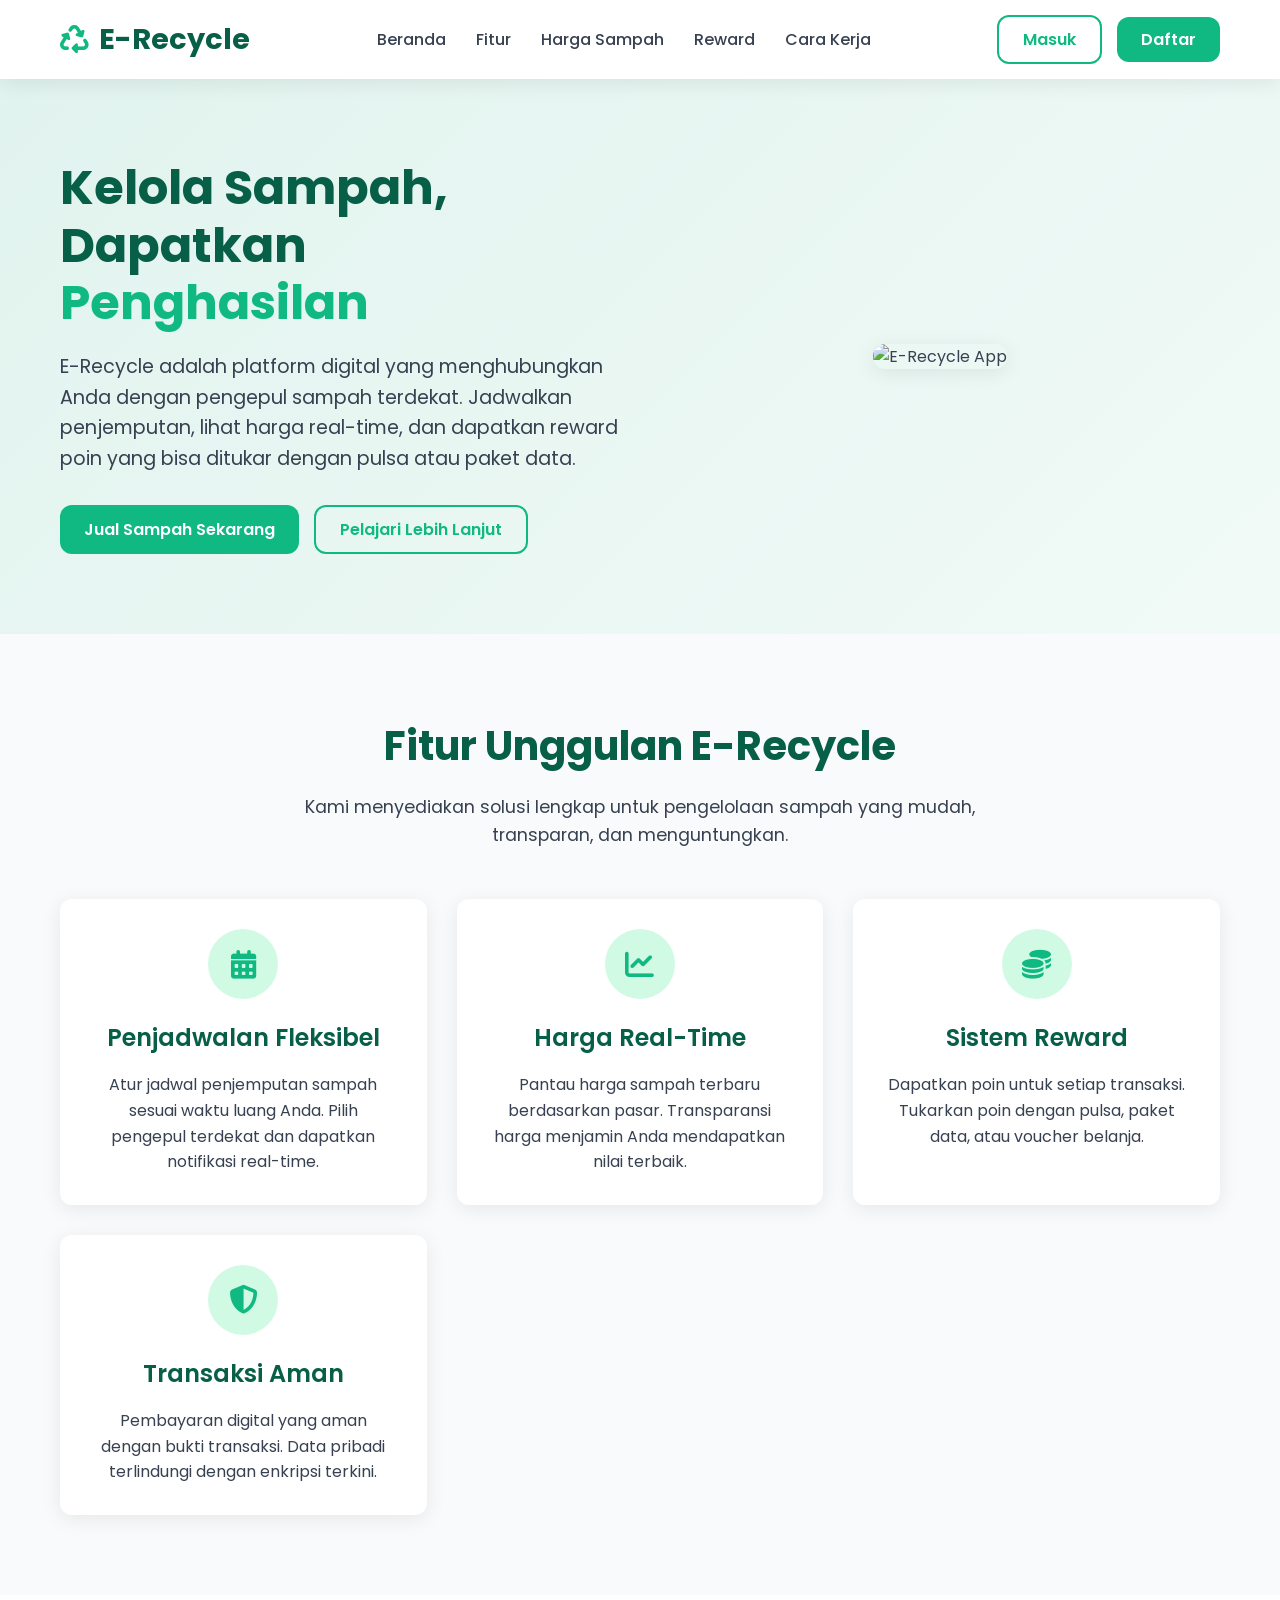
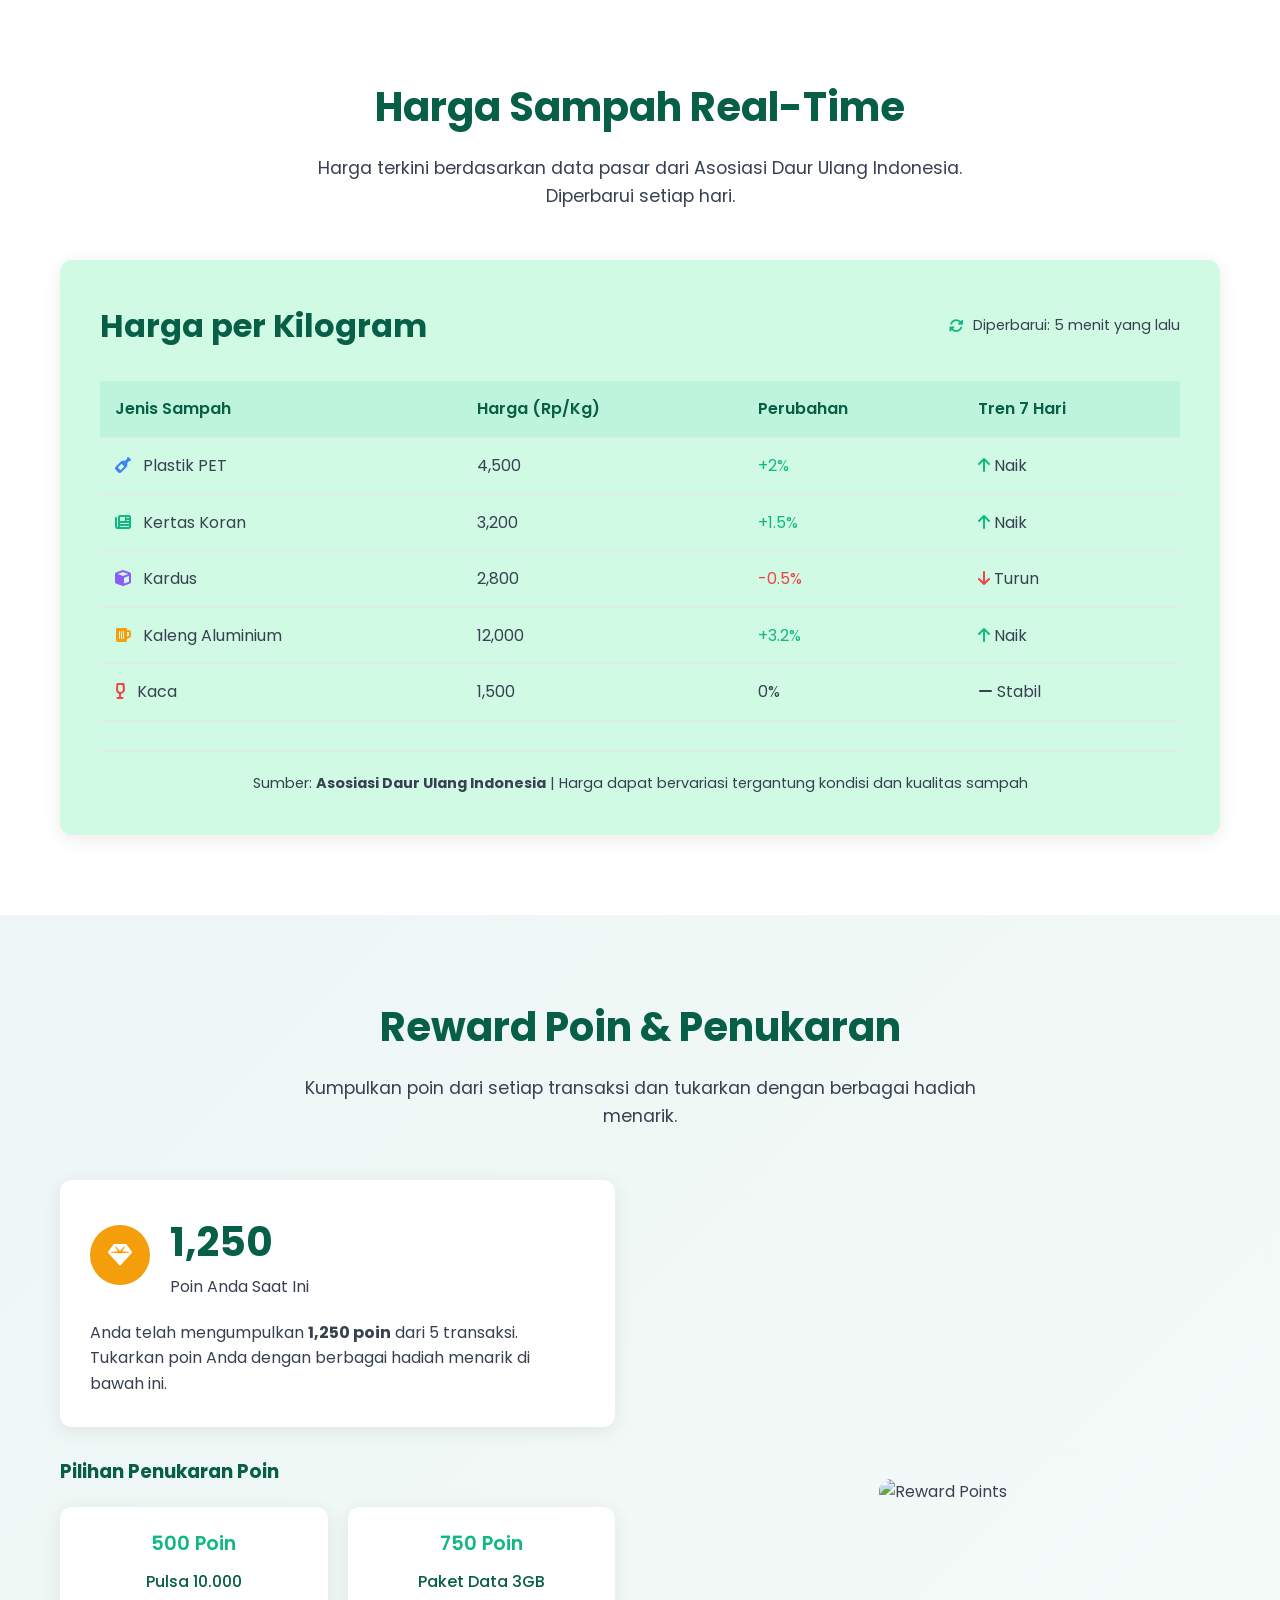
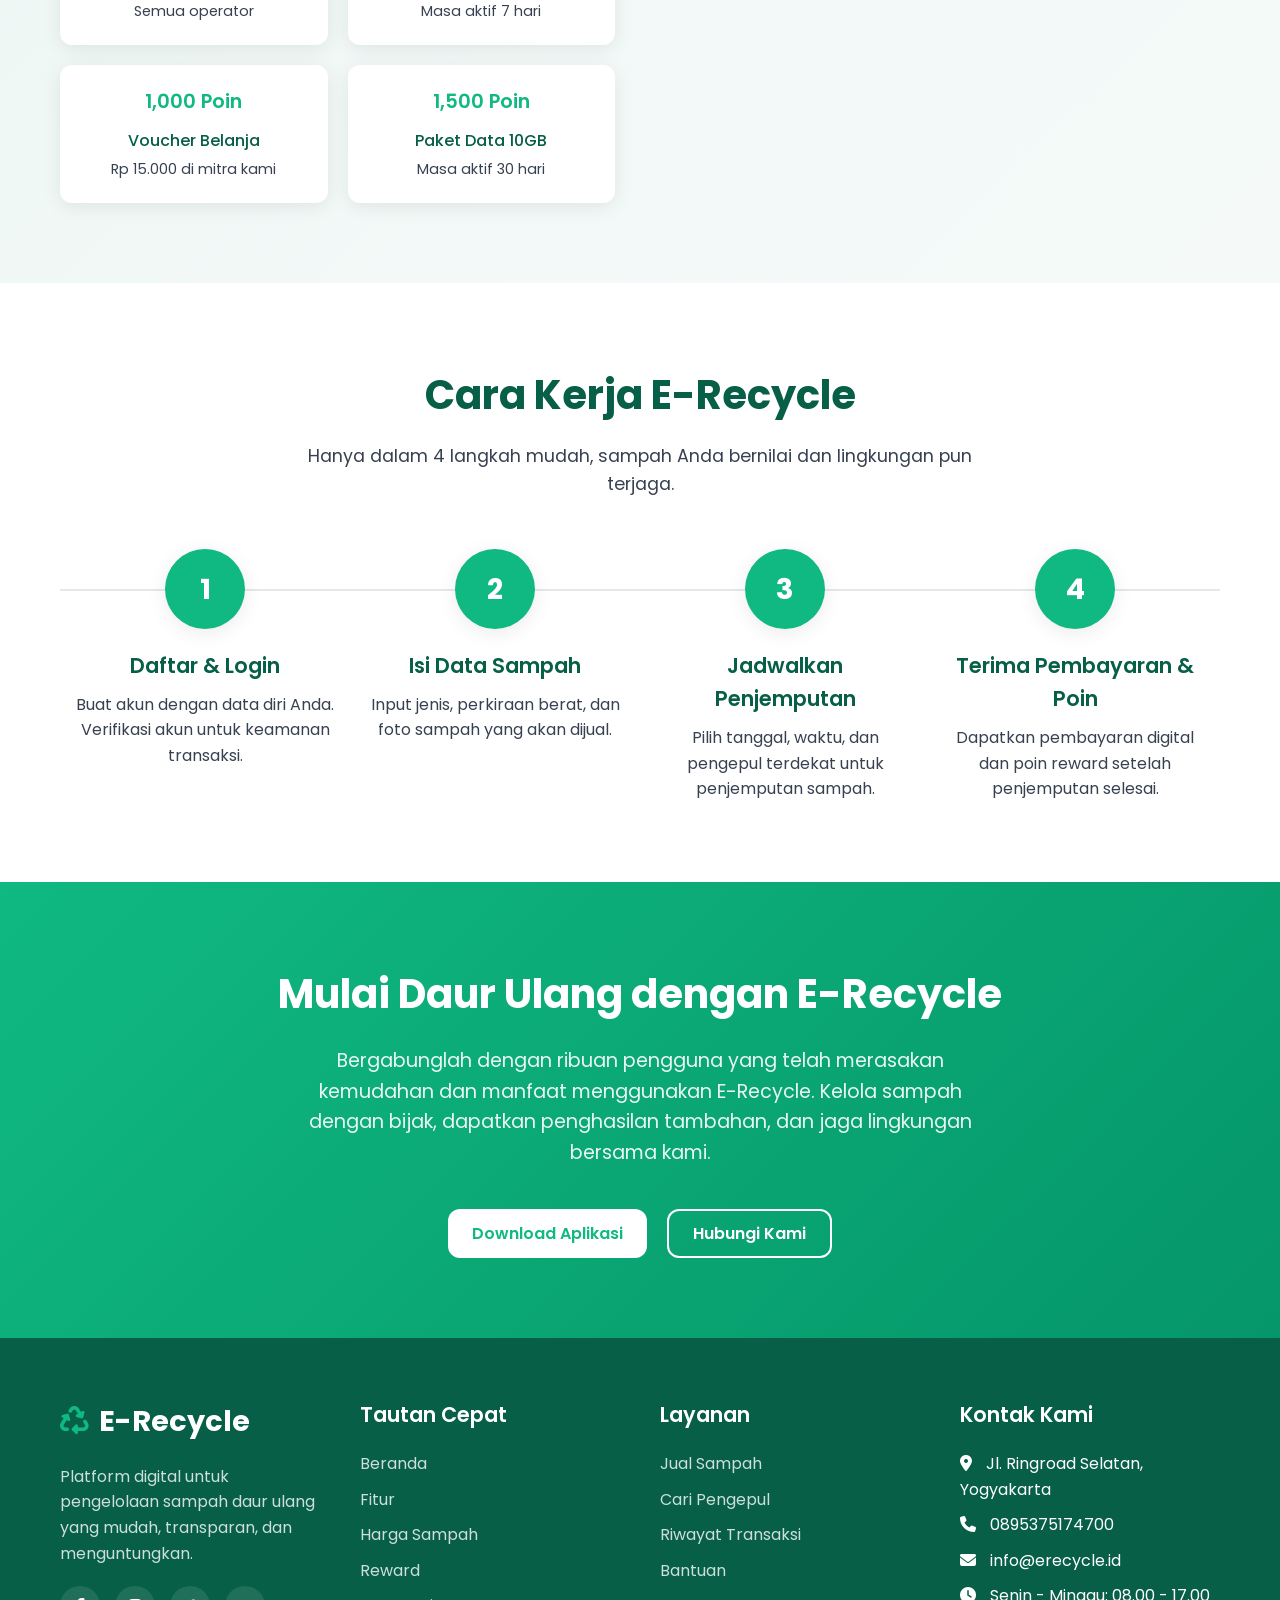
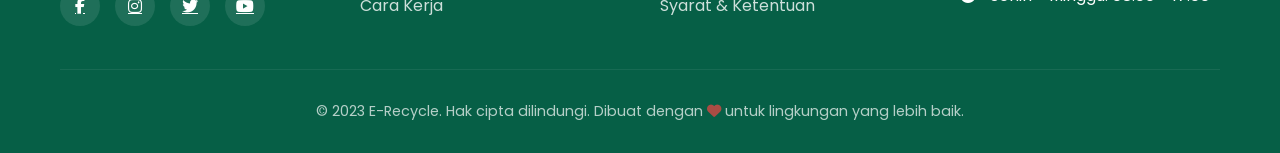
==== index.html @ c52bb6f2 "firts" ====
<!DOCTYPE html>
<html lang="id">
<head>
    <meta charset="UTF-8">
    <meta name="viewport" content="width=device-width, initial-scale=1.0">
    <title>E-Recycle | Kelola Sampah, Dapatkan Penghasilan</title>
    <link rel="stylesheet" href="https://cdnjs.cloudflare.com/ajax/libs/font-awesome/6.4.0/css/all.min.css">
    <link href="https://fonts.googleapis.com/css2?family=Poppins:wght@300;400;500;600;700&display=swap" rel="stylesheet">
    <style>
        :root {
            --primary-green: #10B981;
            --secondary-green: #059669;
            --light-green: #D1FAE5;
            --dark-green: #065F46;
            --white: #FFFFFF;
            --light-gray: #F9FAFB;
            --medium-gray: #E5E7EB;
            --dark-gray: #374151;
            --accent-blue: #3B82F6;
            --accent-purple: #8B5CF6;
            --accent-yellow: #F59E0B;
            --shadow: 0 4px 20px rgba(0, 0, 0, 0.08);
            --radius: 12px;
            --transition: all 0.3s ease;
        }

        * {
            margin: 0;
            padding: 0;
            box-sizing: border-box;
        }

        body {
            font-family: 'Poppins', sans-serif;
            background-color: var(--light-gray);
            color: var(--dark-gray);
            line-height: 1.6;
        }

        .container {
            width: 100%;
            max-width: 1200px;
            margin: 0 auto;
            padding: 0 20px;
        }

        /* Navbar */
        .navbar {
            background-color: var(--white);
            box-shadow: var(--shadow);
            position: sticky;
            top: 0;
            z-index: 1000;
            padding: 15px 0;
        }

        .nav-container {
            display: flex;
            justify-content: space-between;
            align-items: center;
        }

        .logo {
            display: flex;
            align-items: center;
            gap: 10px;
            font-size: 1.8rem;
            font-weight: 700;
            color: var(--dark-green);
            text-decoration: none;
        }

        .logo i {
            color: var(--primary-green);
        }

        .nav-links {
            display: flex;
            list-style: none;
            gap: 30px;
        }

        .nav-links a {
            text-decoration: none;
            color: var(--dark-gray);
            font-weight: 500;
            transition: var(--transition);
            padding: 8px 0;
            position: relative;
        }

        .nav-links a:hover {
            color: var(--primary-green);
        }

        .nav-links a::after {
            content: '';
            position: absolute;
            bottom: 0;
            left: 0;
            width: 0;
            height: 2px;
            background-color: var(--primary-green);
            transition: var(--transition);
        }

        .nav-links a:hover::after {
            width: 100%;
        }

        .nav-buttons {
            display: flex;
            align-items: center;
            gap: 15px;
        }

        .btn {
            padding: 10px 24px;
            border-radius: var(--radius);
            font-weight: 600;
            cursor: pointer;
            transition: var(--transition);
            border: none;
            font-family: 'Poppins', sans-serif;
            font-size: 1rem;
        }

        .btn-primary {
            background-color: var(--primary-green);
            color: var(--white);
        }

        .btn-primary:hover {
            background-color: var(--secondary-green);
            transform: translateY(-2px);
        }

        .btn-secondary {
            background-color: transparent;
            color: var(--primary-green);
            border: 2px solid var(--primary-green);
        }

        .btn-secondary:hover {
            background-color: var(--light-green);
        }

        .mobile-menu-btn {
            display: none;
            background: none;
            border: none;
            font-size: 1.5rem;
            color: var(--dark-green);
            cursor: pointer;
        }

        /* Hero Section */
        .hero {
            background: linear-gradient(135deg, rgba(16, 185, 129, 0.1) 0%, rgba(209, 250, 229, 0.2) 100%);
            padding: 80px 0;
        }

        .hero-container {
            display: flex;
            align-items: center;
            justify-content: space-between;
            gap: 40px;
        }

        .hero-content {
            flex: 1;
        }

        .hero-title {
            font-size: 3rem;
            font-weight: 700;
            color: var(--dark-green);
            line-height: 1.2;
            margin-bottom: 20px;
        }

        .hero-title span {
            color: var(--primary-green);
        }

        .hero-description {
            font-size: 1.2rem;
            color: var(--dark-gray);
            margin-bottom: 30px;
            max-width: 600px;
        }

        .hero-buttons {
            display: flex;
            gap: 15px;
            flex-wrap: wrap;
        }

        .hero-image {
            flex: 1;
            display: flex;
            justify-content: center;
        }

        .hero-image img {
            max-width: 100%;
            border-radius: var(--radius);
            box-shadow: var(--shadow);
        }

        /* Features Section */
        .features {
            padding: 80px 0;
        }

        .section-title {
            text-align: center;
            font-size: 2.5rem;
            font-weight: 700;
            color: var(--dark-green);
            margin-bottom: 15px;
        }

        .section-subtitle {
            text-align: center;
            color: var(--dark-gray);
            max-width: 700px;
            margin: 0 auto 50px;
            font-size: 1.1rem;
        }

        .features-grid {
            display: grid;
            grid-template-columns: repeat(auto-fit, minmax(280px, 1fr));
            gap: 30px;
        }

        .feature-card {
            background-color: var(--white);
            border-radius: var(--radius);
            padding: 30px;
            box-shadow: var(--shadow);
            transition: var(--transition);
            text-align: center;
        }

        .feature-card:hover {
            transform: translateY(-10px);
            box-shadow: 0 10px 30px rgba(0, 0, 0, 0.1);
        }

        .feature-icon {
            background-color: var(--light-green);
            width: 70px;
            height: 70px;
            border-radius: 50%;
            display: flex;
            align-items: center;
            justify-content: center;
            margin: 0 auto 20px;
        }

        .feature-icon i {
            font-size: 1.8rem;
            color: var(--primary-green);
        }

        .feature-title {
            font-size: 1.5rem;
            font-weight: 600;
            color: var(--dark-green);
            margin-bottom: 15px;
        }

        .feature-description {
            color: var(--dark-gray);
        }

        /* Price Section */
        .price-section {
            padding: 80px 0;
            background-color: var(--white);
        }

        .price-container {
            background-color: var(--light-green);
            border-radius: var(--radius);
            padding: 40px;
            box-shadow: var(--shadow);
        }

        .price-header {
            display: flex;
            justify-content: space-between;
            align-items: center;
            margin-bottom: 30px;
        }

        .price-title {
            font-size: 2rem;
            color: var(--dark-green);
        }

        .price-refresh {
            display: flex;
            align-items: center;
            gap: 10px;
            color: var(--dark-gray);
            font-size: 0.9rem;
        }

        .price-refresh i {
            color: var(--primary-green);
        }

        .price-table {
            width: 100%;
            border-collapse: collapse;
            margin-bottom: 30px;
        }

        .price-table th, .price-table td {
            padding: 15px;
            text-align: left;
            border-bottom: 1px solid var(--medium-gray);
        }

        .price-table th {
            background-color: rgba(16, 185, 129, 0.1);
            color: var(--dark-green);
            font-weight: 600;
        }

        .price-table tr:hover {
            background-color: rgba(16, 185, 129, 0.05);
        }

        .trend-up {
            color: var(--primary-green);
        }

        .trend-down {
            color: #EF4444;
        }

        .price-source {
            text-align: center;
            color: var(--dark-gray);
            font-size: 0.9rem;
            padding-top: 20px;
            border-top: 1px solid var(--medium-gray);
        }

        /* Reward Section */
        .reward-section {
            padding: 80px 0;
            background: linear-gradient(135deg, rgba(16, 185, 129, 0.05) 0%, rgba(209, 250, 229, 0.1) 100%);
        }

        .reward-container {
            display: flex;
            align-items: center;
            gap: 50px;
        }

        .reward-content {
            flex: 1;
        }

        .reward-image {
            flex: 1;
            text-align: center;
        }

        .reward-image img {
            max-width: 100%;
            border-radius: var(--radius);
        }

        .reward-points {
            background-color: var(--white);
            border-radius: var(--radius);
            padding: 30px;
            box-shadow: var(--shadow);
            margin-bottom: 30px;
        }

        .points-display {
            display: flex;
            align-items: center;
            gap: 20px;
            margin-bottom: 20px;
        }

        .points-icon {
            background-color: var(--accent-yellow);
            width: 60px;
            height: 60px;
            border-radius: 50%;
            display: flex;
            align-items: center;
            justify-content: center;
        }

        .points-icon i {
            font-size: 1.5rem;
            color: white;
        }

        .points-value {
            font-size: 2.5rem;
            font-weight: 700;
            color: var(--dark-green);
        }

        .points-label {
            color: var(--dark-gray);
            font-size: 1rem;
        }

        .exchange-options {
            display: grid;
            grid-template-columns: repeat(auto-fit, minmax(200px, 1fr));
            gap: 20px;
        }

        .exchange-option {
            background-color: var(--white);
            border-radius: var(--radius);
            padding: 20px;
            text-align: center;
            box-shadow: var(--shadow);
            transition: var(--transition);
            border: 2px solid transparent;
        }

        .exchange-option:hover {
            border-color: var(--primary-green);
            transform: translateY(-5px);
        }

        .exchange-points {
            font-size: 1.2rem;
            font-weight: 600;
            color: var(--primary-green);
            margin-bottom: 10px;
        }

        .exchange-item {
            font-weight: 500;
            color: var(--dark-green);
            margin-bottom: 5px;
        }

        .exchange-desc {
            font-size: 0.9rem;
            color: var(--dark-gray);
        }

        /* How It Works */
        .how-it-works {
            padding: 80px 0;
            background-color: var(--white);
        }

        .steps {
            display: flex;
            justify-content: space-between;
            position: relative;
            margin-top: 50px;
        }

        .steps::before {
            content: '';
            position: absolute;
            top: 40px;
            left: 0;
            right: 0;
            height: 2px;
            background-color: var(--medium-gray);
            z-index: 1;
        }

        .step {
            text-align: center;
            position: relative;
            z-index: 2;
            flex: 1;
            padding: 0 15px;
        }

        .step-number {
            width: 80px;
            height: 80px;
            background-color: var(--primary-green);
            color: white;
            border-radius: 50%;
            display: flex;
            align-items: center;
            justify-content: center;
            font-size: 1.8rem;
            font-weight: 700;
            margin: 0 auto 20px;
            box-shadow: var(--shadow);
        }

        .step-title {
            font-size: 1.3rem;
            font-weight: 600;
            color: var(--dark-green);
            margin-bottom: 10px;
        }

        .step-description {
            color: var(--dark-gray);
        }

        /* CTA Section */
        .cta-section {
            padding: 80px 0;
            background: linear-gradient(135deg, var(--primary-green) 0%, var(--secondary-green) 100%);
            text-align: center;
            color: white;
        }

        .cta-title {
            font-size: 2.5rem;
            font-weight: 700;
            margin-bottom: 20px;
        }

        .cta-description {
            font-size: 1.2rem;
            max-width: 700px;
            margin: 0 auto 40px;
            opacity: 0.9;
        }

        .cta-buttons {
            display: flex;
            justify-content: center;
            gap: 20px;
            flex-wrap: wrap;
        }

        .btn-cta {
            background-color: white;
            color: var(--primary-green);
        }

        .btn-cta:hover {
            background-color: var(--light-green);
        }

        .btn-cta-outline {
            background-color: transparent;
            color: white;
            border: 2px solid white;
        }

        .btn-cta-outline:hover {
            background-color: rgba(255, 255, 255, 0.1);
        }

        /* Footer */
        .footer {
            background-color: var(--dark-green);
            color: white;
            padding: 60px 0 30px;
        }

        .footer-grid {
            display: grid;
            grid-template-columns: repeat(auto-fit, minmax(250px, 1fr));
            gap: 40px;
            margin-bottom: 40px;
        }

        .footer-logo {
            display: flex;
            align-items: center;
            gap: 10px;
            font-size: 1.8rem;
            font-weight: 700;
            margin-bottom: 20px;
        }

        .footer-logo i {
            color: var(--primary-green);
        }

        .footer-description {
            opacity: 0.8;
            margin-bottom: 20px;
        }

        .footer-title {
            font-size: 1.3rem;
            font-weight: 600;
            margin-bottom: 20px;
            color: white;
        }

        .footer-links {
            list-style: none;
        }

        .footer-links li {
            margin-bottom: 10px;
        }

        .footer-links a {
            color: rgba(255, 255, 255, 0.8);
            text-decoration: none;
            transition: var(--transition);
        }

        .footer-links a:hover {
            color: var(--primary-green);
        }

        .social-links {
            display: flex;
            gap: 15px;
            margin-top: 20px;
        }

        .social-links a {
            display: flex;
            align-items: center;
            justify-content: center;
            width: 40px;
            height: 40px;
            background-color: rgba(255, 255, 255, 0.1);
            border-radius: 50%;
            color: white;
            transition: var(--transition);
        }

        .social-links a:hover {
            background-color: var(--primary-green);
            transform: translateY(-3px);
        }

        .footer-bottom {
            text-align: center;
            padding-top: 30px;
            border-top: 1px solid rgba(255, 255, 255, 0.1);
            opacity: 0.7;
            font-size: 0.9rem;
        }

        /* Responsive Design */
        @media (max-width: 992px) {
            .hero-container, .reward-container {
                flex-direction: column;
            }
            
            .hero-title {
                font-size: 2.5rem;
            }
            
            .steps {
                flex-direction: column;
                gap: 40px;
            }
            
            .steps::before {
                display: none;
            }
        }

        @media (max-width: 768px) {
            .nav-links {
                display: none;
                position: absolute;
                top: 70px;
                left: 0;
                right: 0;
                background-color: var(--white);
                flex-direction: column;
                padding: 20px;
                box-shadow: var(--shadow);
                text-align: center;
            }
            
            .nav-links.active {
                display: flex;
            }
            
            .mobile-menu-btn {
                display: block;
            }
            
            .hero-title {
                font-size: 2rem;
            }
            
            .section-title {
                font-size: 2rem;
            }
            
            .price-table {
                display: block;
                overflow-x: auto;
            }
            
            .exchange-options {
                grid-template-columns: 1fr;
            }
        }
    </style>
</head>
<body>
    <!-- Navbar -->
    <nav class="navbar">
        <div class="container nav-container">
            <a href="#" class="logo">
                <i class="fas fa-recycle"></i>
                <span>E-Recycle</span>
            </a>
            
            <button class="mobile-menu-btn" id="mobileMenuBtn">
                <i class="fas fa-bars"></i>
            </button>
            
            <ul class="nav-links" id="navLinks">
                <li><a href="#home">Beranda</a></li>
                <li><a href="#features">Fitur</a></li>
                <li><a href="#price">Harga Sampah</a></li>
                <li><a href="#reward">Reward</a></li>
                <li><a href="#how-it-works">Cara Kerja</a></li>
            </ul>
            
            <div class="nav-buttons">
                <button class="btn btn-secondary">Masuk</button>
                <button class="btn btn-primary">Daftar</button>
            </div>
        </div>
    </nav>

    <!-- Hero Section -->
    <section class="hero" id="home">
        <div class="container hero-container">
            <div class="hero-content">
                <h1 class="hero-title">Kelola Sampah, Dapatkan <span>Penghasilan</span></h1>
                <p class="hero-description">
                    E-Recycle adalah platform digital yang menghubungkan Anda dengan pengepul sampah terdekat. 
                    Jadwalkan penjemputan, lihat harga real-time, dan dapatkan reward poin yang bisa ditukar dengan pulsa atau paket data.
                </p>
                <div class="hero-buttons">
                    <button class="btn btn-primary">Jual Sampah Sekarang</button>
                    <button class="btn btn-secondary">Pelajari Lebih Lanjut</button>
                </div>
            </div>
            <div class="hero-image">
                <img src="https://images.unsplash.com/photo-1611273426858-450d8e3c9fce?ixlib=rb-4.0.3&ixid=M3wxMjA3fDB8MHxwaG90by1wYWdlfHx8fGVufDB8fHx8fA%3D%3D&auto=format&fit=crop&w=1000&q=80" alt="E-Recycle App">
            </div>
        </div>
    </section>

    <!-- Features Section -->
    <section class="features" id="features">
        <div class="container">
            <h2 class="section-title">Fitur Unggulan E-Recycle</h2>
            <p class="section-subtitle">
                Kami menyediakan solusi lengkap untuk pengelolaan sampah yang mudah, transparan, dan menguntungkan.
            </p>
            
            <div class="features-grid">
                <div class="feature-card">
                    <div class="feature-icon">
                        <i class="fas fa-calendar-alt"></i>
                    </div>
                    <h3 class="feature-title">Penjadwalan Fleksibel</h3>
                    <p class="feature-description">
                        Atur jadwal penjemputan sampah sesuai waktu luang Anda. Pilih pengepul terdekat dan dapatkan notifikasi real-time.
                    </p>
                </div>
                
                <div class="feature-card">
                    <div class="feature-icon">
                        <i class="fas fa-chart-line"></i>
                    </div>
                    <h3 class="feature-title">Harga Real-Time</h3>
                    <p class="feature-description">
                        Pantau harga sampah terbaru berdasarkan pasar. Transparansi harga menjamin Anda mendapatkan nilai terbaik.
                    </p>
                </div>
                
                <div class="feature-card">
                    <div class="feature-icon">
                        <i class="fas fa-coins"></i>
                    </div>
                    <h3 class="feature-title">Sistem Reward</h3>
                    <p class="feature-description">
                        Dapatkan poin untuk setiap transaksi. Tukarkan poin dengan pulsa, paket data, atau voucher belanja.
                    </p>
                </div>
                
                <div class="feature-card">
                    <div class="feature-icon">
                        <i class="fas fa-shield-alt"></i>
                    </div>
                    <h3 class="feature-title">Transaksi Aman</h3>
                    <p class="feature-description">
                        Pembayaran digital yang aman dengan bukti transaksi. Data pribadi terlindungi dengan enkripsi terkini.
                    </p>
                </div>
            </div>
        </div>
    </section>

    <!-- Price Section -->
    <section class="price-section" id="price">
        <div class="container">
            <h2 class="section-title">Harga Sampah Real-Time</h2>
            <p class="section-subtitle">
                Harga terkini berdasarkan data pasar dari Asosiasi Daur Ulang Indonesia. Diperbarui setiap hari.
            </p>
            
            <div class="price-container">
                <div class="price-header">
                    <h3 class="price-title">Harga per Kilogram</h3>
                    <div class="price-refresh">
                        <i class="fas fa-sync-alt"></i>
                        <span>Diperbarui: 5 menit yang lalu</span>
                    </div>
                </div>
                
                <table class="price-table">
                    <thead>
                        <tr>
                            <th>Jenis Sampah</th>
                            <th>Harga (Rp/Kg)</th>
                            <th>Perubahan</th>
                            <th>Tren 7 Hari</th>
                        </tr>
                    </thead>
                    <tbody>
                        <tr>
                            <td>
                                <i class="fas fa-wine-bottle" style="color: var(--accent-blue); margin-right: 8px;"></i>
                                Plastik PET
                            </td>
                            <td>4,500</td>
                            <td><span class="trend-up">+2%</span></td>
                            <td><i class="fas fa-arrow-up trend-up"></i> Naik</td>
                        </tr>
                        <tr>
                            <td>
                                <i class="fas fa-newspaper" style="color: var(--primary-green); margin-right: 8px;"></i>
                                Kertas Koran
                            </td>
                            <td>3,200</td>
                            <td><span class="trend-up">+1.5%</span></td>
                            <td><i class="fas fa-arrow-up trend-up"></i> Naik</td>
                        </tr>
                        <tr>
                            <td>
                                <i class="fas fa-cube" style="color: var(--accent-purple); margin-right: 8px;"></i>
                                Kardus
                            </td>
                            <td>2,800</td>
                            <td><span class="trend-down">-0.5%</span></td>
                            <td><i class="fas fa-arrow-down trend-down"></i> Turun</td>
                        </tr>
                        <tr>
                            <td>
                                <i class="fas fa-beer" style="color: var(--accent-yellow); margin-right: 8px;"></i>
                                Kaleng Aluminium
                            </td>
                            <td>12,000</td>
                            <td><span class="trend-up">+3.2%</span></td>
                            <td><i class="fas fa-arrow-up trend-up"></i> Naik</td>
                        </tr>
                        <tr>
                            <td>
                                <i class="fas fa-wine-glass-alt" style="color: #EF4444; margin-right: 8px;"></i>
                                Kaca
                            </td>
                            <td>1,500</td>
                            <td><span>0%</span></td>
                            <td><i class="fas fa-minus" style="color: var(--dark-gray);"></i> Stabil</td>
                        </tr>
                    </tbody>
                </table>
                
                <div class="price-source">
                    <p>Sumber: <strong>Asosiasi Daur Ulang Indonesia</strong> | Harga dapat bervariasi tergantung kondisi dan kualitas sampah</p>
                </div>
            </div>
        </div>
    </section>

    <!-- Reward Section -->
    <section class="reward-section" id="reward">
        <div class="container">
            <h2 class="section-title">Reward Poin & Penukaran</h2>
            <p class="section-subtitle">
                Kumpulkan poin dari setiap transaksi dan tukarkan dengan berbagai hadiah menarik.
            </p>
            
            <div class="reward-container">
                <div class="reward-content">
                    <div class="reward-points">
                        <div class="points-display">
                            <div class="points-icon">
                                <i class="fas fa-gem"></i>
                            </div>
                            <div>
                                <div class="points-value">1,250</div>
                                <div class="points-label">Poin Anda Saat Ini</div>
                            </div>
                        </div>
                        <p>Anda telah mengumpulkan <strong>1,250 poin</strong> dari 5 transaksi. Tukarkan poin Anda dengan berbagai hadiah menarik di bawah ini.</p>
                    </div>
                    
                    <h3 style="color: var(--dark-green); margin-bottom: 20px;">Pilihan Penukaran Poin</h3>
                    
                    <div class="exchange-options">
                        <div class="exchange-option">
                            <div class="exchange-points">500 Poin</div>
                            <div class="exchange-item">Pulsa 10.000</div>
                            <div class="exchange-desc">Semua operator</div>
                        </div>
                        
                        <div class="exchange-option">
                            <div class="exchange-points">750 Poin</div>
                            <div class="exchange-item">Paket Data 3GB</div>
                            <div class="exchange-desc">Masa aktif 7 hari</div>
                        </div>
                        
                        <div class="exchange-option">
                            <div class="exchange-points">1,000 Poin</div>
                            <div class="exchange-item">Voucher Belanja</div>
                            <div class="exchange-desc">Rp 15.000 di mitra kami</div>
                        </div>
                        
                        <div class="exchange-option">
                            <div class="exchange-points">1,500 Poin</div>
                            <div class="exchange-item">Paket Data 10GB</div>
                            <div class="exchange-desc">Masa aktif 30 hari</div>
                        </div>
                    </div>
                </div>
                
                <div class="reward-image">
                    <img src="https://images.unsplash.com/photo-1556742049-0cfed4f6a45d?ixlib=rb-4.0.3&ixid=M3wxMjA3fDB8MHxwaG90by1wYWdlfHx8fGVufDB8fHx8fA%3D%3D&auto=format&fit=crop&w=1000&q=80" alt="Reward Points">
                </div>
            </div>
        </div>
    </section>

    <!-- How It Works -->
    <section class="how-it-works" id="how-it-works">
        <div class="container">
            <h2 class="section-title">Cara Kerja E-Recycle</h2>
            <p class="section-subtitle">
                Hanya dalam 4 langkah mudah, sampah Anda bernilai dan lingkungan pun terjaga.
            </p>
            
            <div class="steps">
                <div class="step">
                    <div class="step-number">1</div>
                    <h3 class="step-title">Daftar & Login</h3>
                    <p class="step-description">
                        Buat akun dengan data diri Anda. Verifikasi akun untuk keamanan transaksi.
                    </p>
                </div>
                
                <div class="step">
                    <div class="step-number">2</div>
                    <h3 class="step-title">Isi Data Sampah</h3>
                    <p class="step-description">
                        Input jenis, perkiraan berat, dan foto sampah yang akan dijual.
                    </p>
                </div>
                
                <div class="step">
                    <div class="step-number">3</div>
                    <h3 class="step-title">Jadwalkan Penjemputan</h3>
                    <p class="step-description">
                        Pilih tanggal, waktu, dan pengepul terdekat untuk penjemputan sampah.
                    </p>
                </div>
                
                <div class="step">
                    <div class="step-number">4</div>
                    <h3 class="step-title">Terima Pembayaran & Poin</h3>
                    <p class="step-description">
                        Dapatkan pembayaran digital dan poin reward setelah penjemputan selesai.
                    </p>
                </div>
            </div>
        </div>
    </section>

    <!-- CTA Section -->
    <section class="cta-section">
        <div class="container">
            <h2 class="cta-title">Mulai Daur Ulang dengan E-Recycle</h2>
            <p class="cta-description">
                Bergabunglah dengan ribuan pengguna yang telah merasakan kemudahan dan manfaat menggunakan E-Recycle. 
                Kelola sampah dengan bijak, dapatkan penghasilan tambahan, dan jaga lingkungan bersama kami.
            </p>
            
            <div class="cta-buttons">
                <button class="btn btn-cta btn-primary">Download Aplikasi</button>
                <button class="btn btn-cta-outline">Hubungi Kami</button>
            </div>
        </div>
    </section>

    <!-- Footer -->
    <footer class="footer">
        <div class="container">
            <div class="footer-grid">
                <div>
                    <div class="footer-logo">
                        <i class="fas fa-recycle"></i>
                        <span>E-Recycle</span>
                    </div>
                    <p class="footer-description">
                        Platform digital untuk pengelolaan sampah daur ulang yang mudah, transparan, dan menguntungkan.
                    </p>
                    
                    <div class="social-links">
                        <a href="#"><i class="fab fa-facebook-f"></i></a>
                        <a href="#"><i class="fab fa-instagram"></i></a>
                        <a href="#"><i class="fab fa-twitter"></i></a>
                        <a href="#"><i class="fab fa-youtube"></i></a>
                    </div>
                </div>
                
                <div>
                    <h3 class="footer-title">Tautan Cepat</h3>
                    <ul class="footer-links">
                        <li><a href="#home">Beranda</a></li>
                        <li><a href="#features">Fitur</a></li>
                        <li><a href="#price">Harga Sampah</a></li>
                        <li><a href="#reward">Reward</a></li>
                        <li><a href="#how-it-works">Cara Kerja</a></li>
                    </ul>
                </div>
                
                <div>
                    <h3 class="footer-title">Layanan</h3>
                    <ul class="footer-links">
                        <li><a href="#">Jual Sampah</a></li>
                        <li><a href="#">Cari Pengepul</a></li>
                        <li><a href="#">Riwayat Transaksi</a></li>
                        <li><a href="#">Bantuan</a></li>
                        <li><a href="#">Syarat & Ketentuan</a></li>
                    </ul>
                </div>
                
                <div>
                    <h3 class="footer-title">Kontak Kami</h3>
                    <ul class="footer-links">
                        <li><i class="fas fa-map-marker-alt" style="margin-right: 10px;"></i> Jl. Ringroad Selatan, Yogyakarta</li>
                        <li><i class="fas fa-phone" style="margin-right: 10px;"></i> 0895375174700</li>
                        <li><i class="fas fa-envelope" style="margin-right: 10px;"></i> info@erecycle.id</li>
                        <li><i class="fas fa-clock" style="margin-right: 10px;"></i> Senin - Minggu: 08.00 - 17.00</li>
                    </ul>
                </div>
            </div>
            
            <div class="footer-bottom">
                <p>&copy; 2023 E-Recycle. Hak cipta dilindungi. Dibuat dengan <i class="fas fa-heart" style="color: #EF4444;"></i> untuk lingkungan yang lebih baik.</p>
            </div>
        </div>
    </footer>

    <script>
        // Mobile menu toggle
        const mobileMenuBtn = document.getElementById('mobileMenuBtn');
        const navLinks = document.getElementById('navLinks');
        
        mobileMenuBtn.addEventListener('click', () => {
            navLinks.classList.toggle('active');
            
            // Change icon
            if (navLinks.classList.contains('active')) {
                mobileMenuBtn.innerHTML = '<i class="fas fa-times"></i>';
            } else {
                mobileMenuBtn.innerHTML = '<i class="fas fa-bars"></i>';
            }
        });
        
        // Smooth scrolling for anchor links
        document.querySelectorAll('a[href^="#"]').forEach(anchor => {
            anchor.addEventListener('click', function(e) {
                e.preventDefault();
                
                const targetId = this.getAttribute('href');
                if (targetId === '#') return;
                
                const targetElement = document.querySelector(targetId);
                if (targetElement) {
                    // Close mobile menu if open
                    navLinks.classList.remove('active');
                    mobileMenuBtn.innerHTML = '<i class="fas fa-bars"></i>';
                    
                    window.scrollTo({
                        top: targetElement.offsetTop - 80,
                        behavior: 'smooth'
                    });
                }
            });
        });
        
        // Simulate price refresh
        const refreshBtn = document.querySelector('.price-refresh i');
        refreshBtn.addEventListener('click', function() {
            this.classList.add('fa-spin');
            setTimeout(() => {
                this.classList.remove('fa-spin');
                
                // Update time
                document.querySelector('.price-refresh span').textContent = 'Diperbarui: Baru saja';
                
                // Show notification
                alert('Harga sampah telah diperbarui dengan data terbaru!');
            }, 1000);
        });
        
        // Reward points exchange simulation
        document.querySelectorAll('.exchange-option').forEach(option => {
            option.addEventListener('click', function() {
                const pointsNeeded = this.querySelector('.exchange-points').textContent;
                const item = this.querySelector('.exchange-item').textContent;
                
                if (confirm(`Tukar ${pointsNeeded} untuk ${item}?`)) {
                    alert(`Penukaran ${item} berhasil! Kode voucher telah dikirim ke email Anda.`);
                }
            });
        });
    </script>
</body>
</html>
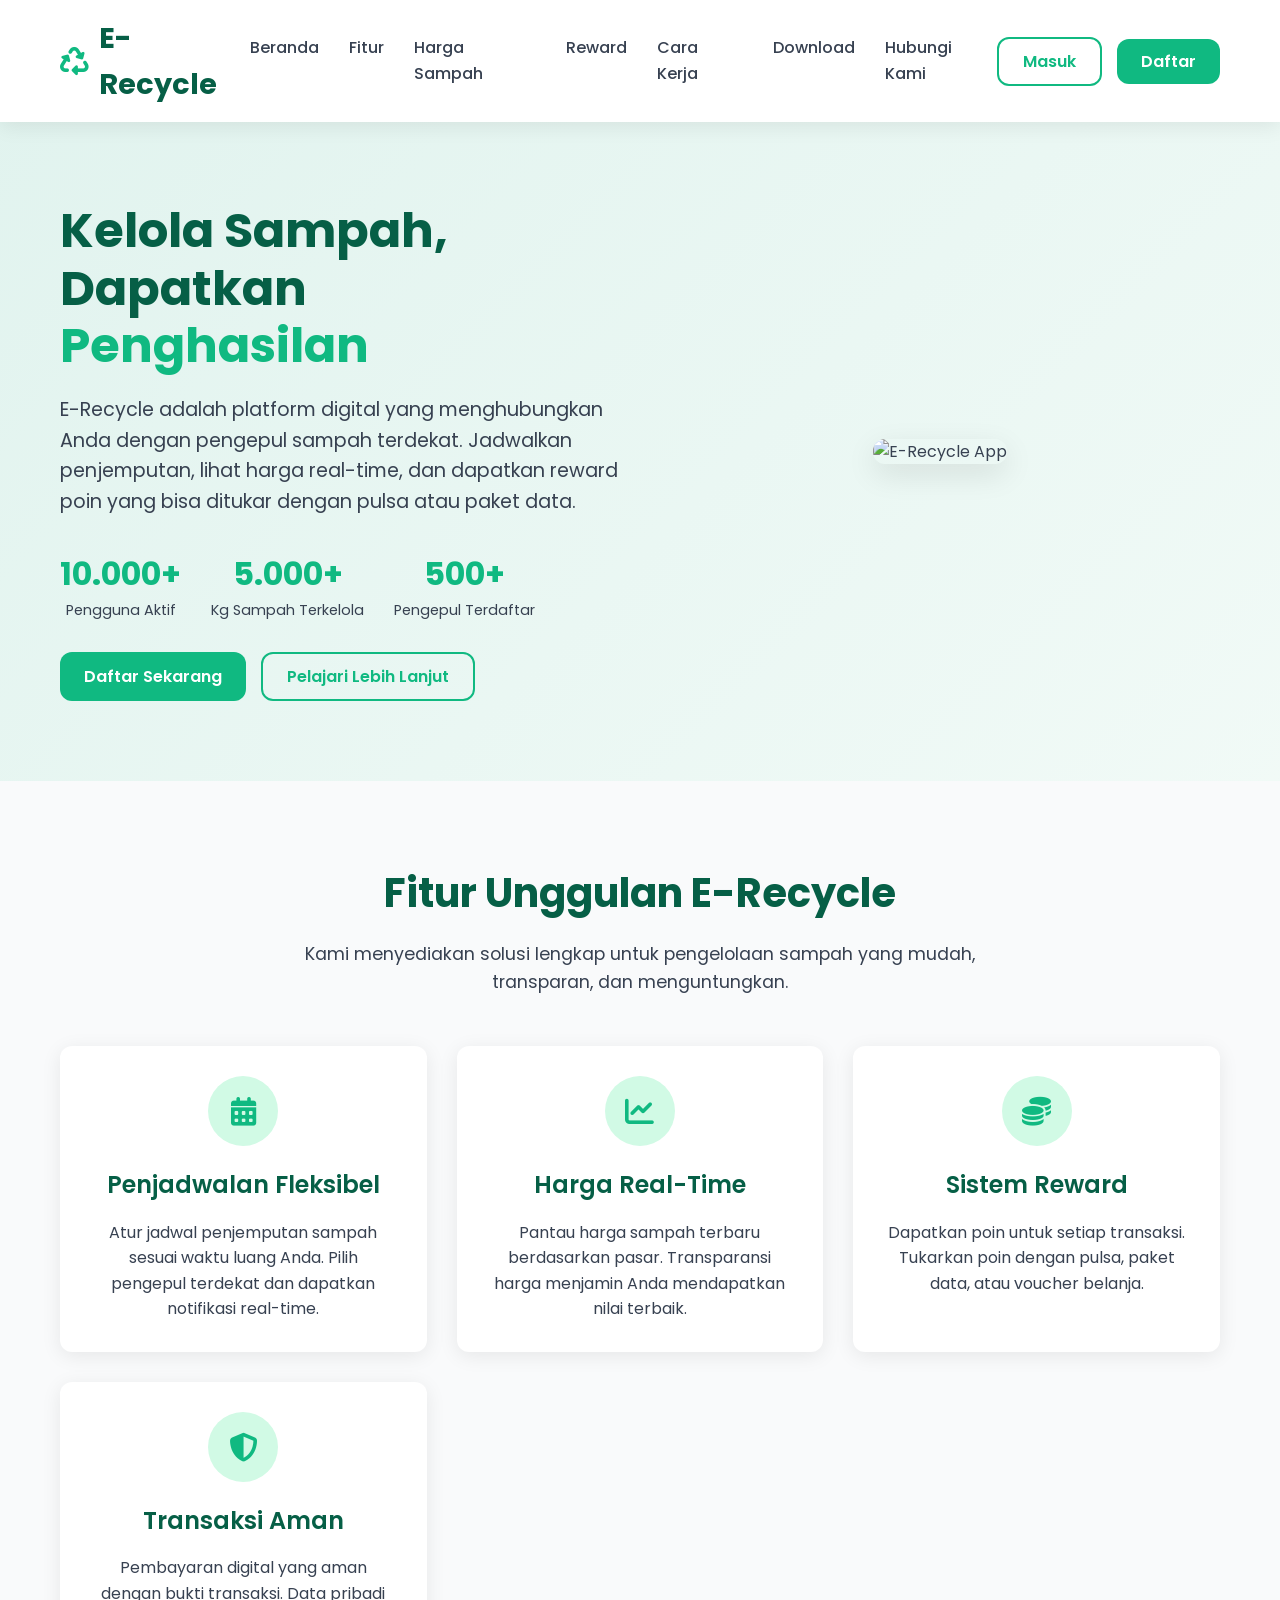
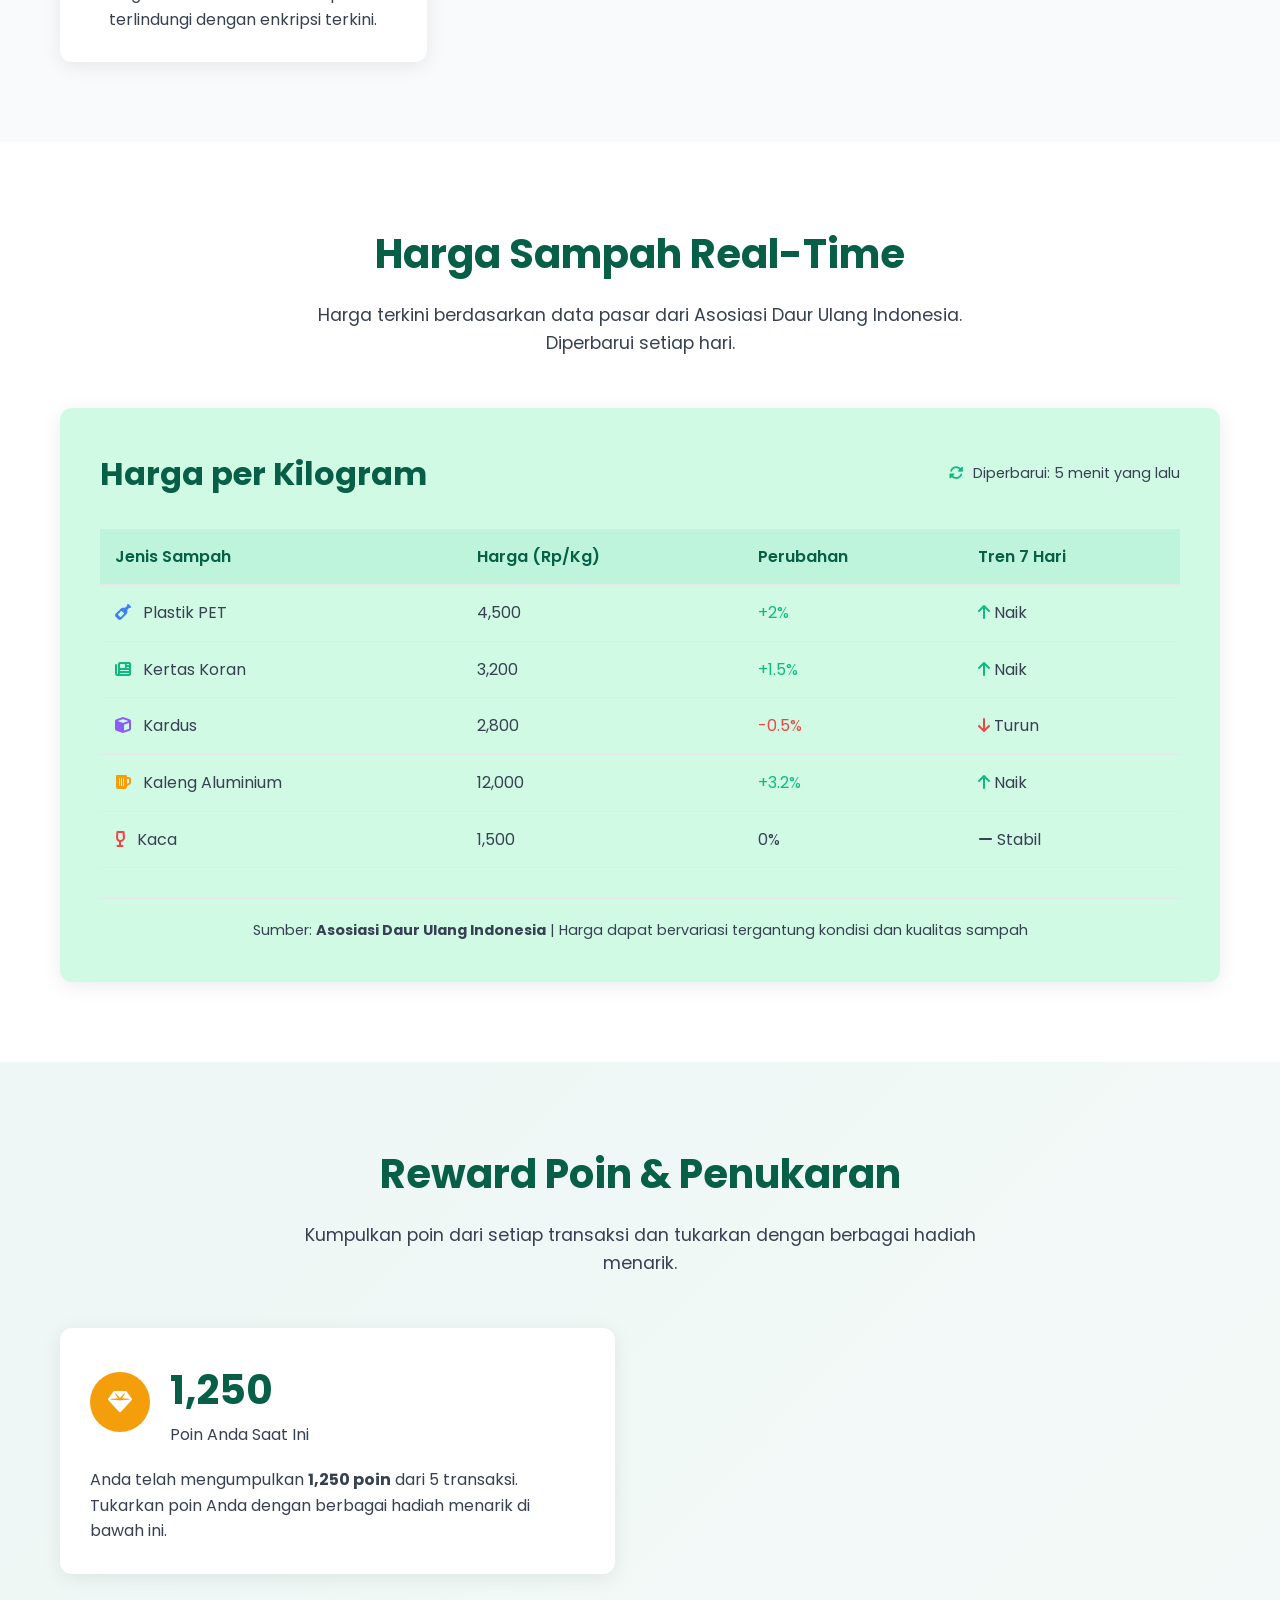
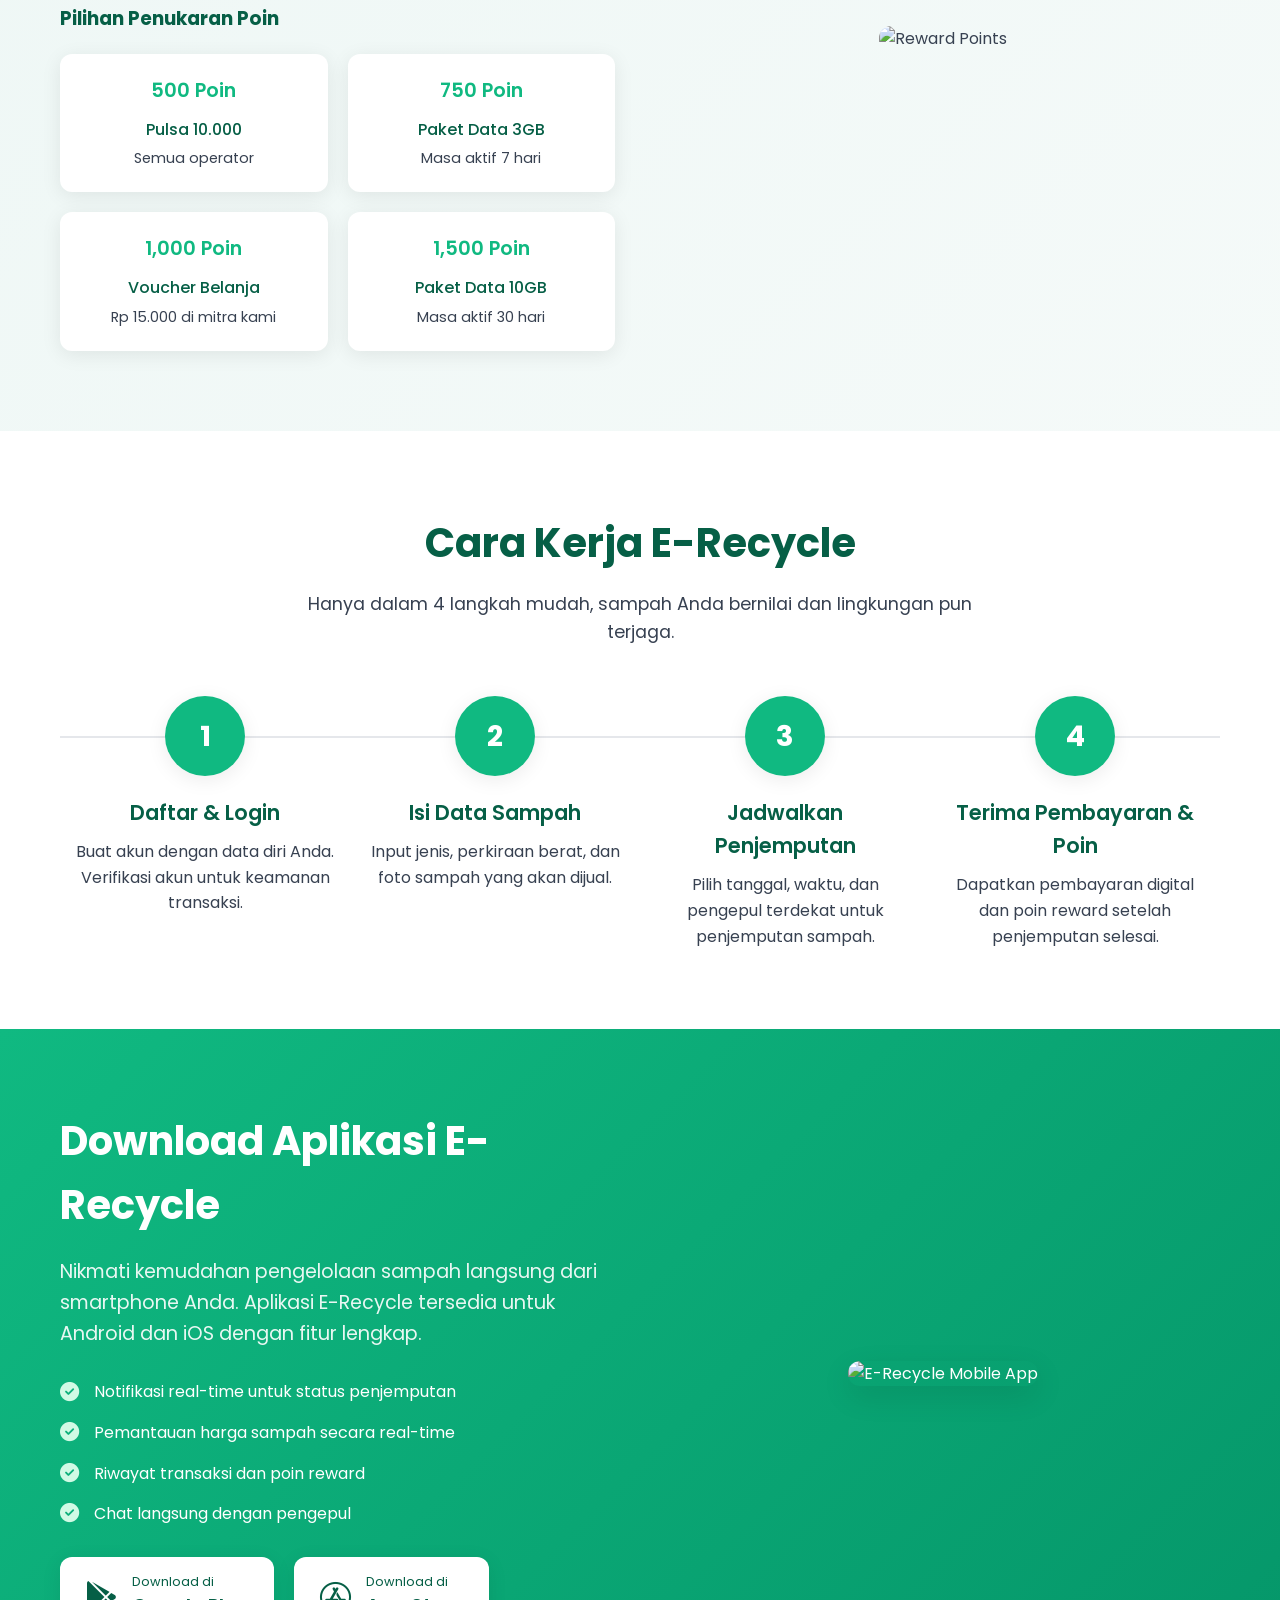
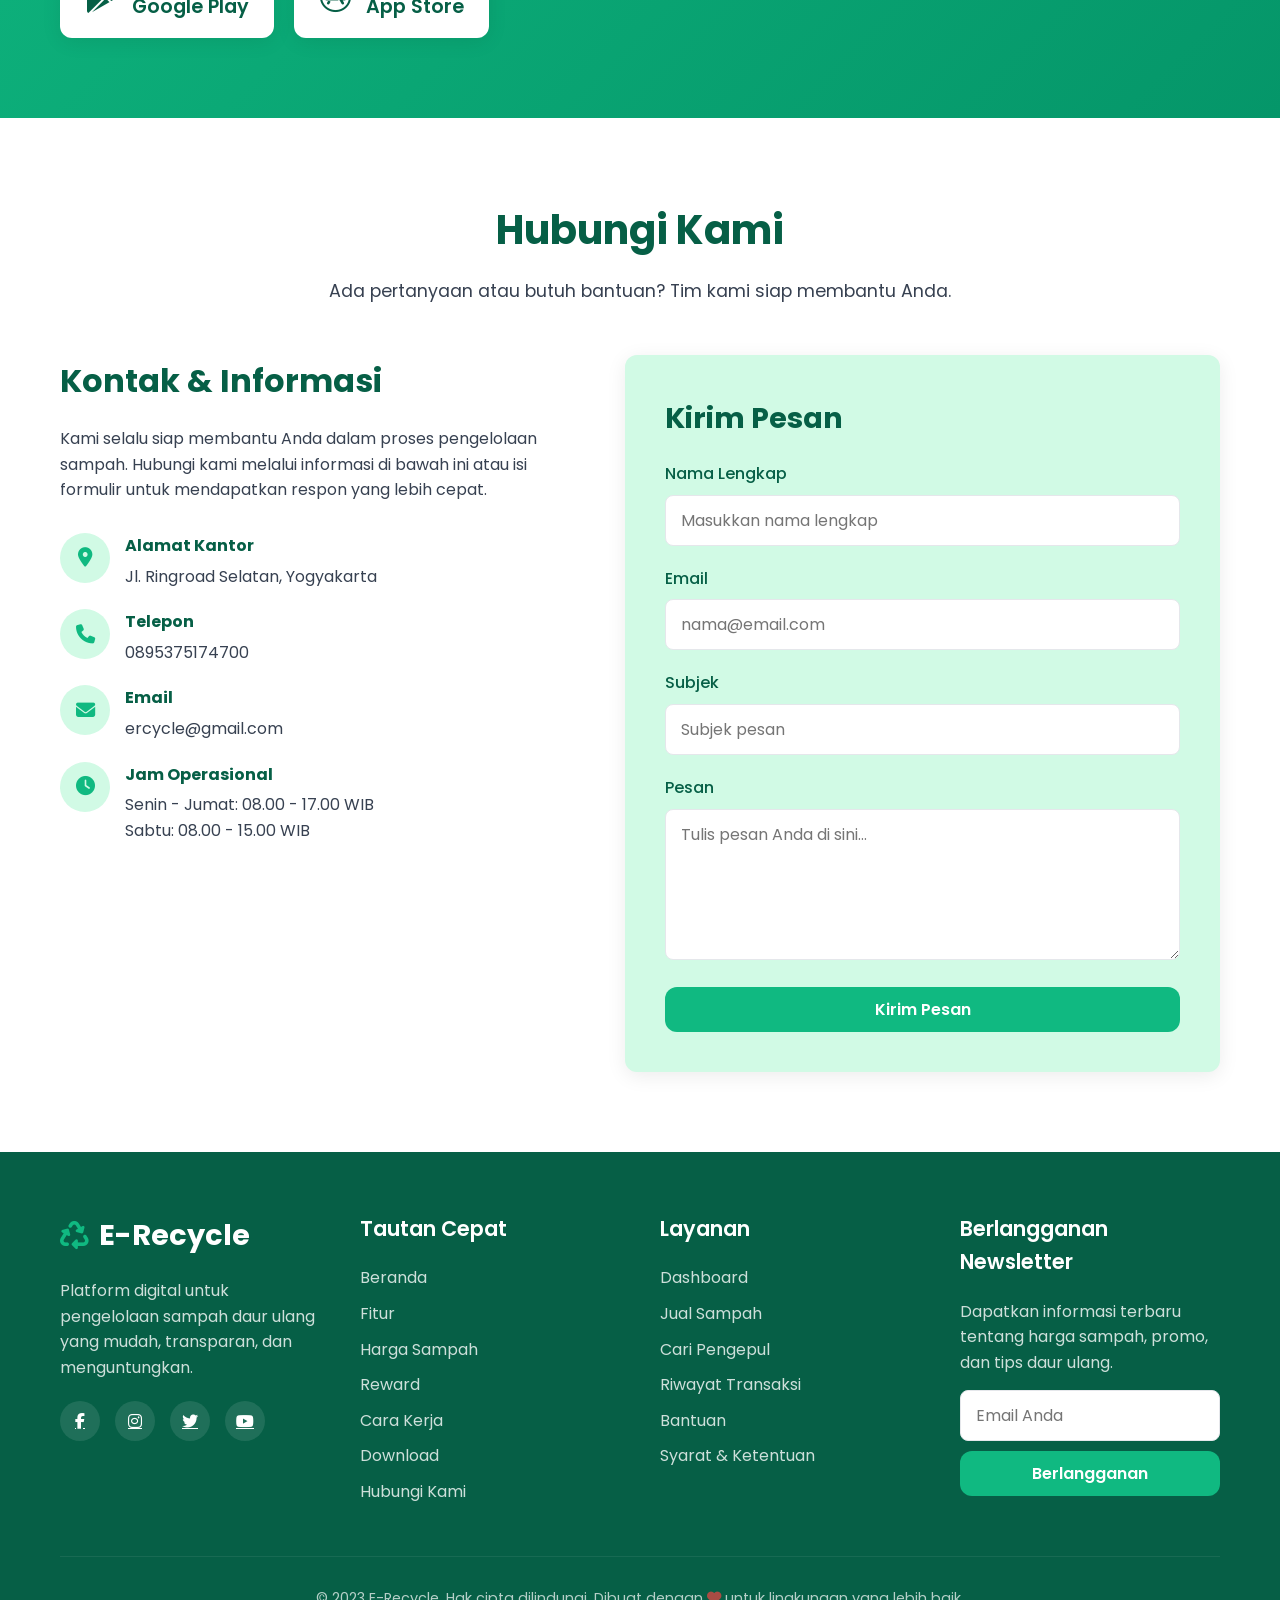
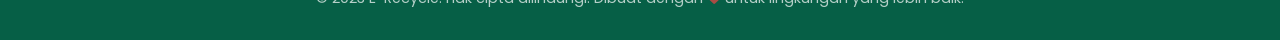
==== commit b0b42799: "update detail" ====
--- a/index.html
+++ b/index.html
@@ -20,7 +20,9 @@
             --accent-purple: #8B5CF6;
             --accent-yellow: #F59E0B;
             --shadow: 0 4px 20px rgba(0, 0, 0, 0.08);
+            --shadow-lg: 0 10px 30px rgba(0, 0, 0, 0.1);
             --radius: 12px;
+            --radius-sm: 8px;
             --transition: all 0.3s ease;
         }
 
@@ -190,6 +192,27 @@
             max-width: 600px;
         }
 
+        .hero-stats {
+            display: flex;
+            gap: 30px;
+            margin-bottom: 30px;
+        }
+
+        .stat {
+            text-align: center;
+        }
+
+        .stat-number {
+            font-size: 2rem;
+            font-weight: 700;
+            color: var(--primary-green);
+        }
+
+        .stat-label {
+            font-size: 0.9rem;
+            color: var(--dark-gray);
+        }
+
         .hero-buttons {
             display: flex;
             gap: 15px;
@@ -205,7 +228,7 @@
         .hero-image img {
             max-width: 100%;
             border-radius: var(--radius);
-            box-shadow: var(--shadow);
+            box-shadow: var(--shadow-lg);
         }
 
         /* Features Section */
@@ -246,7 +269,7 @@
 
         .feature-card:hover {
             transform: translateY(-10px);
-            box-shadow: 0 10px 30px rgba(0, 0, 0, 0.1);
+            box-shadow: var(--shadow-lg);
         }
 
         .feature-icon {
@@ -276,6 +299,127 @@
             color: var(--dark-gray);
         }
 
+        /* Login & Register Modals */
+        .modal-overlay {
+            position: fixed;
+            top: 0;
+            left: 0;
+            right: 0;
+            bottom: 0;
+            background-color: rgba(0, 0, 0, 0.5);
+            display: none;
+            justify-content: center;
+            align-items: center;
+            z-index: 2000;
+        }
+
+        .modal {
+            background-color: var(--white);
+            border-radius: var(--radius);
+            width: 100%;
+            max-width: 500px;
+            box-shadow: var(--shadow-lg);
+            overflow: hidden;
+        }
+
+        .modal-header {
+            background-color: var(--primary-green);
+            color: var(--white);
+            padding: 20px 30px;
+            display: flex;
+            justify-content: space-between;
+            align-items: center;
+        }
+
+        .modal-title {
+            font-size: 1.5rem;
+            font-weight: 600;
+        }
+
+        .modal-close {
+            background: none;
+            border: none;
+            color: var(--white);
+            font-size: 1.5rem;
+            cursor: pointer;
+        }
+
+        .modal-body {
+            padding: 30px;
+        }
+
+        .form-group {
+            margin-bottom: 20px;
+        }
+
+        .form-label {
+            display: block;
+            margin-bottom: 8px;
+            font-weight: 500;
+            color: var(--dark-green);
+        }
+
+        .form-control {
+            width: 100%;
+            padding: 12px 15px;
+            border: 1px solid var(--medium-gray);
+            border-radius: var(--radius-sm);
+            font-family: 'Poppins', sans-serif;
+            font-size: 1rem;
+            transition: var(--transition);
+        }
+
+        .form-control:focus {
+            outline: none;
+            border-color: var(--primary-green);
+            box-shadow: 0 0 0 3px rgba(16, 185, 129, 0.1);
+        }
+
+        .form-check {
+            display: flex;
+            align-items: center;
+            gap: 10px;
+            margin-bottom: 20px;
+        }
+
+        .form-check-input {
+            width: 18px;
+            height: 18px;
+        }
+
+        .form-check-label {
+            font-size: 0.9rem;
+            color: var(--dark-gray);
+        }
+
+        .form-text {
+            font-size: 0.85rem;
+            color: var(--dark-gray);
+            margin-top: 5px;
+        }
+
+        .form-link {
+            color: var(--primary-green);
+            text-decoration: none;
+            font-weight: 500;
+        }
+
+        .form-link:hover {
+            text-decoration: underline;
+        }
+
+        .form-footer {
+            text-align: center;
+            margin-top: 20px;
+            padding-top: 20px;
+            border-top: 1px solid var(--medium-gray);
+        }
+
+        .form-footer-text {
+            color: var(--dark-gray);
+            font-size: 0.9rem;
+        }
+
         /* Price Section */
         .price-section {
             padding: 80px 0;
@@ -294,6 +438,8 @@
             justify-content: space-between;
             align-items: center;
             margin-bottom: 30px;
+            flex-wrap: wrap;
+            gap: 15px;
         }
 
         .price-title {
@@ -432,6 +578,7 @@
             box-shadow: var(--shadow);
             transition: var(--transition);
             border: 2px solid transparent;
+            cursor: pointer;
         }
 
         .exchange-option:hover {
@@ -515,51 +662,185 @@
             color: var(--dark-gray);
         }
 
-        /* CTA Section */
-        .cta-section {
+        /* Download App Section */
+        .download-section {
             padding: 80px 0;
             background: linear-gradient(135deg, var(--primary-green) 0%, var(--secondary-green) 100%);
-            text-align: center;
             color: white;
         }
 
-        .cta-title {
+        .download-container {
+            display: flex;
+            align-items: center;
+            gap: 50px;
+        }
+
+        .download-content {
+            flex: 1;
+        }
+
+        .download-title {
             font-size: 2.5rem;
             font-weight: 700;
             margin-bottom: 20px;
         }
 
-        .cta-description {
+        .download-description {
             font-size: 1.2rem;
-            max-width: 700px;
-            margin: 0 auto 40px;
             opacity: 0.9;
-        }
-
-        .cta-buttons {
-            display: flex;
-            justify-content: center;
+            margin-bottom: 30px;
+        }
+
+        .download-features {
+            list-style: none;
+            margin-bottom: 30px;
+        }
+
+        .download-features li {
+            margin-bottom: 15px;
+            display: flex;
+            align-items: center;
+            gap: 15px;
+        }
+
+        .download-features i {
+            font-size: 1.2rem;
+            color: var(--light-green);
+        }
+
+        .download-buttons {
+            display: flex;
             gap: 20px;
             flex-wrap: wrap;
         }
 
-        .btn-cta {
+        .download-btn {
+            display: flex;
+            align-items: center;
+            gap: 15px;
             background-color: white;
+            color: var(--dark-green);
+            padding: 15px 25px;
+            border-radius: var(--radius);
+            text-decoration: none;
+            font-weight: 600;
+            transition: var(--transition);
+            box-shadow: var(--shadow);
+        }
+
+        .download-btn:hover {
+            transform: translateY(-5px);
+            box-shadow: var(--shadow-lg);
+        }
+
+        .download-btn i {
+            font-size: 2rem;
+        }
+
+        .btn-text {
+            display: flex;
+            flex-direction: column;
+        }
+
+        .btn-label {
+            font-size: 0.8rem;
+            font-weight: 400;
+        }
+
+        .btn-platform {
+            font-size: 1.2rem;
+        }
+
+        .download-image {
+            flex: 1;
+            text-align: center;
+        }
+
+        .download-image img {
+            max-width: 100%;
+            border-radius: var(--radius);
+            box-shadow: var(--shadow-lg);
+        }
+
+        /* Contact Section */
+        .contact-section {
+            padding: 80px 0;
+            background-color: var(--white);
+        }
+
+        .contact-container {
+            display: flex;
+            gap: 50px;
+        }
+
+        .contact-info {
+            flex: 1;
+        }
+
+        .contact-title {
+            font-size: 2rem;
+            color: var(--dark-green);
+            margin-bottom: 20px;
+        }
+
+        .contact-description {
+            color: var(--dark-gray);
+            margin-bottom: 30px;
+        }
+
+        .contact-methods {
+            display: flex;
+            flex-direction: column;
+            gap: 20px;
+            margin-bottom: 40px;
+        }
+
+        .contact-method {
+            display: flex;
+            align-items: flex-start;
+            gap: 15px;
+        }
+
+        .contact-icon {
+            background-color: var(--light-green);
+            width: 50px;
+            height: 50px;
+            border-radius: 50%;
+            display: flex;
+            align-items: center;
+            justify-content: center;
+        }
+
+        .contact-icon i {
+            font-size: 1.2rem;
             color: var(--primary-green);
         }
 
-        .btn-cta:hover {
+        .contact-details h4 {
+            color: var(--dark-green);
+            margin-bottom: 5px;
+        }
+
+        .contact-details p {
+            color: var(--dark-gray);
+        }
+
+        .contact-form {
+            flex: 1;
             background-color: var(--light-green);
-        }
-
-        .btn-cta-outline {
-            background-color: transparent;
-            color: white;
-            border: 2px solid white;
-        }
-
-        .btn-cta-outline:hover {
-            background-color: rgba(255, 255, 255, 0.1);
+            border-radius: var(--radius);
+            padding: 40px;
+            box-shadow: var(--shadow);
+        }
+
+        .form-title {
+            font-size: 1.8rem;
+            color: var(--dark-green);
+            margin-bottom: 20px;
+        }
+
+        .contact-form .form-group {
+            margin-bottom: 20px;
         }
 
         /* Footer */
@@ -652,7 +933,7 @@
 
         /* Responsive Design */
         @media (max-width: 992px) {
-            .hero-container, .reward-container {
+            .hero-container, .reward-container, .download-container, .contact-container {
                 flex-direction: column;
             }
             
@@ -667,6 +948,10 @@
             
             .steps::before {
                 display: none;
+            }
+            
+            .download-title {
+                font-size: 2rem;
             }
         }
 
@@ -708,10 +993,238 @@
             .exchange-options {
                 grid-template-columns: 1fr;
             }
+            
+            .download-buttons {
+                flex-direction: column;
+            }
+            
+            .hero-stats {
+                flex-wrap: wrap;
+            }
+        }
+
+        /* Dashboard untuk user yang sudah login */
+        .user-dashboard {
+            display: none;
+            padding: 40px 0;
+            background-color: var(--white);
+        }
+
+        .dashboard-header {
+            display: flex;
+            justify-content: space-between;
+            align-items: center;
+            margin-bottom: 40px;
+        }
+
+        .welcome-message h2 {
+            color: var(--dark-green);
+            margin-bottom: 5px;
+        }
+
+        .user-actions {
+            display: flex;
+            gap: 15px;
+        }
+
+        .dashboard-grid {
+            display: grid;
+            grid-template-columns: repeat(auto-fit, minmax(300px, 1fr));
+            gap: 30px;
+            margin-bottom: 40px;
+        }
+
+        .dashboard-card {
+            background-color: var(--light-green);
+            border-radius: var(--radius);
+            padding: 25px;
+            box-shadow: var(--shadow);
+        }
+
+        .card-title {
+            font-size: 1.3rem;
+            color: var(--dark-green);
+            margin-bottom: 15px;
+            display: flex;
+            align-items: center;
+            gap: 10px;
+        }
+
+        .card-title i {
+            color: var(--primary-green);
+        }
+
+        .recent-transactions {
+            margin-top: 30px;
+        }
+
+        .transaction-item {
+            display: flex;
+            justify-content: space-between;
+            align-items: center;
+            padding: 15px 0;
+            border-bottom: 1px solid rgba(0, 0, 0, 0.05);
+        }
+
+        .transaction-item:last-child {
+            border-bottom: none;
+        }
+
+        .transaction-details h4 {
+            color: var(--dark-green);
+            margin-bottom: 5px;
+        }
+
+        .transaction-amount {
+            font-weight: 600;
+            color: var(--primary-green);
+        }
+
+        /* Notification */
+        .notification {
+            position: fixed;
+            top: 100px;
+            right: 20px;
+            background-color: var(--white);
+            border-radius: var(--radius);
+            padding: 15px 20px;
+            box-shadow: var(--shadow-lg);
+            display: none;
+            align-items: center;
+            gap: 15px;
+            z-index: 3000;
+            border-left: 4px solid var(--primary-green);
+            max-width: 400px;
+        }
+
+        .notification-icon {
+            color: var(--primary-green);
+            font-size: 1.5rem;
+        }
+
+        .notification-content h4 {
+            color: var(--dark-green);
+            margin-bottom: 5px;
+        }
+
+        .notification-content p {
+            color: var(--dark-gray);
+            font-size: 0.9rem;
+        }
+
+        .notification-close {
+            background: none;
+            border: none;
+            color: var(--dark-gray);
+            cursor: pointer;
+            margin-left: auto;
         }
     </style>
 </head>
 <body>
+    <!-- Notification -->
+    <div class="notification" id="notification">
+        <div class="notification-icon">
+            <i class="fas fa-check-circle"></i>
+        </div>
+        <div class="notification-content">
+            <h4 id="notification-title">Sukses!</h4>
+            <p id="notification-message">Operasi berhasil dilakukan.</p>
+        </div>
+        <button class="notification-close" id="notification-close">
+            <i class="fas fa-times"></i>
+        </button>
+    </div>
+
+    <!-- Login Modal -->
+    <div class="modal-overlay" id="loginModal">
+        <div class="modal">
+            <div class="modal-header">
+                <h3 class="modal-title">Masuk ke Akun Anda</h3>
+                <button class="modal-close" id="closeLoginModal">
+                    <i class="fas fa-times"></i>
+                </button>
+            </div>
+            <div class="modal-body">
+                <form id="loginForm">
+                    <div class="form-group">
+                        <label class="form-label" for="loginEmail">Email</label>
+                        <input type="email" class="form-control" id="loginEmail" placeholder="nama@email.com" required>
+                    </div>
+                    <div class="form-group">
+                        <label class="form-label" for="loginPassword">Kata Sandi</label>
+                        <input type="password" class="form-control" id="loginPassword" placeholder="Masukkan kata sandi" required>
+                        <div class="form-text">
+                            <a href="#" class="form-link">Lupa kata sandi?</a>
+                        </div>
+                    </div>
+                    <div class="form-check">
+                        <input type="checkbox" class="form-check-input" id="rememberMe">
+                        <label class="form-check-label" for="rememberMe">Ingat saya</label>
+                    </div>
+                    <button type="submit" class="btn btn-primary" style="width: 100%;">Masuk</button>
+                </form>
+                <div class="form-footer">
+                    <p class="form-footer-text">Belum punya akun? <a href="#" class="form-link" id="showRegisterModal">Daftar sekarang</a></p>
+                </div>
+            </div>
+        </div>
+    </div>
+
+    <!-- Register Modal -->
+    <div class="modal-overlay" id="registerModal">
+        <div class="modal">
+            <div class="modal-header">
+                <h3 class="modal-title">Buat Akun Baru</h3>
+                <button class="modal-close" id="closeRegisterModal">
+                    <i class="fas fa-times"></i>
+                </button>
+            </div>
+            <div class="modal-body">
+                <form id="registerForm">
+                    <div class="form-group">
+                        <label class="form-label" for="registerName">Nama Lengkap</label>
+                        <input type="text" class="form-control" id="registerName" placeholder="Masukkan nama lengkap" required>
+                    </div>
+                    <div class="form-group">
+                        <label class="form-label" for="registerEmail">Email</label>
+                        <input type="email" class="form-control" id="registerEmail" placeholder="nama@email.com" required>
+                    </div>
+                    <div class="form-group">
+                        <label class="form-label" for="registerPhone">Nomor Telepon</label>
+                        <input type="tel" class="form-control" id="registerPhone" placeholder="0812 3456 7890" required>
+                    </div>
+                    <div class="form-group">
+                        <label class="form-label" for="registerRole">Peran</label>
+                        <select class="form-control" id="registerRole" required>
+                            <option value="" disabled selected>Pilih peran Anda</option>
+                            <option value="masyarakat">Masyarakat (Penjual Sampah)</option>
+                            <option value="pengepul">Pengepul/Bank Sampah</option>
+                            <option value="industri">Industri Daur Ulang</option>
+                        </select>
+                    </div>
+                    <div class="form-group">
+                        <label class="form-label" for="registerPassword">Kata Sandi</label>
+                        <input type="password" class="form-control" id="registerPassword" placeholder="Minimal 8 karakter" required>
+                        <div class="form-text">Kata sandi harus mengandung minimal 8 karakter dengan kombinasi huruf dan angka.</div>
+                    </div>
+                    <div class="form-group">
+                        <label class="form-label" for="registerConfirmPassword">Konfirmasi Kata Sandi</label>
+                        <input type="password" class="form-control" id="registerConfirmPassword" placeholder="Ulangi kata sandi" required>
+                    </div>
+                    <div class="form-check">
+                        <input type="checkbox" class="form-check-input" id="agreeTerms" required>
+                        <label class="form-check-label" for="agreeTerms">Saya menyetujui <a href="#" class="form-link">Syarat dan Ketentuan</a> serta <a href="#" class="form-link">Kebijakan Privasi</a></label>
+                    </div>
+                    <button type="submit" class="btn btn-primary" style="width: 100%;">Daftar Sekarang</button>
+                </form>
+                <div class="form-footer">
+                    <p class="form-footer-text">Sudah punya akun? <a href="#" class="form-link" id="showLoginModal">Masuk di sini</a></p>
+                </div>
+            </div>
+        </div>
+    </div>
+
     <!-- Navbar -->
     <nav class="navbar">
         <div class="container nav-container">
@@ -730,11 +1243,13 @@
                 <li><a href="#price">Harga Sampah</a></li>
                 <li><a href="#reward">Reward</a></li>
                 <li><a href="#how-it-works">Cara Kerja</a></li>
+                <li><a href="#download">Download</a></li>
+                <li><a href="#contact">Hubungi Kami</a></li>
             </ul>
             
-            <div class="nav-buttons">
-                <button class="btn btn-secondary">Masuk</button>
-                <button class="btn btn-primary">Daftar</button>
+            <div class="nav-buttons" id="navButtons">
+                <button class="btn btn-secondary" id="loginBtn">Masuk</button>
+                <button class="btn btn-primary" id="registerBtn">Daftar</button>
             </div>
         </div>
     </nav>
@@ -748,9 +1263,25 @@
                     E-Recycle adalah platform digital yang menghubungkan Anda dengan pengepul sampah terdekat. 
                     Jadwalkan penjemputan, lihat harga real-time, dan dapatkan reward poin yang bisa ditukar dengan pulsa atau paket data.
                 </p>
+                
+                <div class="hero-stats">
+                    <div class="stat">
+                        <div class="stat-number">10.000+</div>
+                        <div class="stat-label">Pengguna Aktif</div>
+                    </div>
+                    <div class="stat">
+                        <div class="stat-number">5.000+</div>
+                        <div class="stat-label">Kg Sampah Terkelola</div>
+                    </div>
+                    <div class="stat">
+                        <div class="stat-number">500+</div>
+                        <div class="stat-label">Pengepul Terdaftar</div>
+                    </div>
+                </div>
+                
                 <div class="hero-buttons">
-                    <button class="btn btn-primary">Jual Sampah Sekarang</button>
-                    <button class="btn btn-secondary">Pelajari Lebih Lanjut</button>
+                    <button class="btn btn-primary" id="heroRegisterBtn">Daftar Sekarang</button>
+                    <button class="btn btn-secondary" id="heroLearnMoreBtn">Pelajari Lebih Lanjut</button>
                 </div>
             </div>
             <div class="hero-image">
@@ -823,8 +1354,8 @@
                 <div class="price-header">
                     <h3 class="price-title">Harga per Kilogram</h3>
                     <div class="price-refresh">
-                        <i class="fas fa-sync-alt"></i>
-                        <span>Diperbarui: 5 menit yang lalu</span>
+                        <i class="fas fa-sync-alt" id="refreshPriceBtn"></i>
+                        <span id="priceUpdateTime">Diperbarui: 5 menit yang lalu</span>
                     </div>
                 </div>
                 
@@ -919,25 +1450,25 @@
                     <h3 style="color: var(--dark-green); margin-bottom: 20px;">Pilihan Penukaran Poin</h3>
                     
                     <div class="exchange-options">
-                        <div class="exchange-option">
+                        <div class="exchange-option" data-points="500" data-item="Pulsa 10.000" data-desc="Semua operator">
                             <div class="exchange-points">500 Poin</div>
                             <div class="exchange-item">Pulsa 10.000</div>
                             <div class="exchange-desc">Semua operator</div>
                         </div>
                         
-                        <div class="exchange-option">
+                        <div class="exchange-option" data-points="750" data-item="Paket Data 3GB" data-desc="Masa aktif 7 hari">
                             <div class="exchange-points">750 Poin</div>
                             <div class="exchange-item">Paket Data 3GB</div>
                             <div class="exchange-desc">Masa aktif 7 hari</div>
                         </div>
                         
-                        <div class="exchange-option">
+                        <div class="exchange-option" data-points="1000" data-item="Voucher Belanja" data-desc="Rp 15.000 di mitra kami">
                             <div class="exchange-points">1,000 Poin</div>
                             <div class="exchange-item">Voucher Belanja</div>
                             <div class="exchange-desc">Rp 15.000 di mitra kami</div>
                         </div>
                         
-                        <div class="exchange-option">
+                        <div class="exchange-option" data-points="1500" data-item="Paket Data 10GB" data-desc="Masa aktif 30 hari">
                             <div class="exchange-points">1,500 Poin</div>
                             <div class="exchange-item">Paket Data 10GB</div>
                             <div class="exchange-desc">Masa aktif 30 hari</div>
@@ -996,18 +1527,144 @@
         </div>
     </section>
 
-    <!-- CTA Section -->
-    <section class="cta-section">
+    <!-- Download App Section -->
+    <section class="download-section" id="download">
         <div class="container">
-            <h2 class="cta-title">Mulai Daur Ulang dengan E-Recycle</h2>
-            <p class="cta-description">
-                Bergabunglah dengan ribuan pengguna yang telah merasakan kemudahan dan manfaat menggunakan E-Recycle. 
-                Kelola sampah dengan bijak, dapatkan penghasilan tambahan, dan jaga lingkungan bersama kami.
+            <div class="download-container">
+                <div class="download-content">
+                    <h2 class="download-title">Download Aplikasi E-Recycle</h2>
+                    <p class="download-description">
+                        Nikmati kemudahan pengelolaan sampah langsung dari smartphone Anda. 
+                        Aplikasi E-Recycle tersedia untuk Android dan iOS dengan fitur lengkap.
+                    </p>
+                    
+                    <ul class="download-features">
+                        <li>
+                            <i class="fas fa-check-circle"></i>
+                            <span>Notifikasi real-time untuk status penjemputan</span>
+                        </li>
+                        <li>
+                            <i class="fas fa-check-circle"></i>
+                            <span>Pemantauan harga sampah secara real-time</span>
+                        </li>
+                        <li>
+                            <i class="fas fa-check-circle"></i>
+                            <span>Riwayat transaksi dan poin reward</span>
+                        </li>
+                        <li>
+                            <i class="fas fa-check-circle"></i>
+                            <span>Chat langsung dengan pengepul</span>
+                        </li>
+                    </ul>
+                    
+                    <div class="download-buttons">
+                        <a href="https://play.google.com/store" target="_blank" class="download-btn">
+                            <i class="fab fa-google-play"></i>
+                            <div class="btn-text">
+                                <span class="btn-label">Download di</span>
+                                <span class="btn-platform">Google Play</span>
+                            </div>
+                        </a>
+                        
+                        <a href="https://www.apple.com/app-store/" target="_blank" class="download-btn">
+                            <i class="fab fa-app-store"></i>
+                            <div class="btn-text">
+                                <span class="btn-label">Download di</span>
+                                <span class="btn-platform">App Store</span>
+                            </div>
+                        </a>
+                    </div>
+                </div>
+                
+                <div class="download-image">
+                    <img src="https://images.unsplash.com/photo-1512941937669-90a1b58e7e9c?ixlib=rb-4.0.3&ixid=M3wxMjA3fDB8MHxwaG90by1wYWdlfHx8fGVufDB8fHx8fA%3D%3D&auto=format&fit=crop&w=1000&q=80" alt="E-Recycle Mobile App">
+                </div>
+            </div>
+        </div>
+    </section>
+
+    <!-- Contact Section -->
+    <section class="contact-section" id="contact">
+        <div class="container">
+            <h2 class="section-title">Hubungi Kami</h2>
+            <p class="section-subtitle">
+                Ada pertanyaan atau butuh bantuan? Tim kami siap membantu Anda.
             </p>
             
-            <div class="cta-buttons">
-                <button class="btn btn-cta btn-primary">Download Aplikasi</button>
-                <button class="btn btn-cta-outline">Hubungi Kami</button>
+            <div class="contact-container">
+                <div class="contact-info">
+                    <h3 class="contact-title">Kontak & Informasi</h3>
+                    <p class="contact-description">
+                        Kami selalu siap membantu Anda dalam proses pengelolaan sampah. 
+                        Hubungi kami melalui informasi di bawah ini atau isi formulir untuk mendapatkan respon yang lebih cepat.
+                    </p>
+                    
+                    <div class="contact-methods">
+                        <div class="contact-method">
+                            <div class="contact-icon">
+                                <i class="fas fa-map-marker-alt"></i>
+                            </div>
+                            <div class="contact-details">
+                                <h4>Alamat Kantor</h4>
+                                <p>Jl. Ringroad Selatan, Yogyakarta</p>
+                            </div>
+                        </div>
+                        
+                        <div class="contact-method">
+                            <div class="contact-icon">
+                                <i class="fas fa-phone"></i>
+                            </div>
+                            <div class="contact-details">
+                                <h4>Telepon</h4>
+                                <p>0895375174700</p>
+                            </div>
+                        </div>
+                        
+                        <div class="contact-method">
+                            <div class="contact-icon">
+                                <i class="fas fa-envelope"></i>
+                            </div>
+                            <div class="contact-details">
+                                <h4>Email</h4>
+                                <p>ercycle@gmail.com</p>
+                            </div>
+                        </div>
+                        
+                        <div class="contact-method">
+                            <div class="contact-icon">
+                                <i class="fas fa-clock"></i>
+                            </div>
+                            <div class="contact-details">
+                                <h4>Jam Operasional</h4>
+                                <p>Senin - Jumat: 08.00 - 17.00 WIB</p>
+                                <p>Sabtu: 08.00 - 15.00 WIB</p>
+                            </div>
+                        </div>
+                    </div>
+                </div>
+                
+                <div class="contact-form">
+                    <h3 class="form-title">Kirim Pesan</h3>
+                    <form id="contactForm">
+                        <div class="form-group">
+                            <label class="form-label" for="contactName">Nama Lengkap</label>
+                            <input type="text" class="form-control" id="contactName" placeholder="Masukkan nama lengkap" required>
+                        </div>
+                        <div class="form-group">
+                            <label class="form-label" for="contactEmail">Email</label>
+                            <input type="email" class="form-control" id="contactEmail" placeholder="nama@email.com" required>
+                        </div>
+                        <div class="form-group">
+                            <label class="form-label" for="contactSubject">Subjek</label>
+                            <input type="text" class="form-control" id="contactSubject" placeholder="Subjek pesan" required>
+                        </div>
+                        <div class="form-group">
+                            <label class="form-label" for="contactMessage">Pesan</label>
+                            <textarea class="form-control" id="contactMessage" rows="5" placeholder="Tulis pesan Anda di sini..." required></textarea>
+                        </div>
+                        <button type="submit" class="btn btn-primary" style="width: 100%;">Kirim Pesan</button>
+                    </form>
+                </div>
             </div>
         </div>
     </section>
@@ -1041,28 +1698,32 @@
                         <li><a href="#price">Harga Sampah</a></li>
                         <li><a href="#reward">Reward</a></li>
                         <li><a href="#how-it-works">Cara Kerja</a></li>
+                        <li><a href="#download">Download</a></li>
+                        <li><a href="#contact">Hubungi Kami</a></li>
                     </ul>
                 </div>
                 
                 <div>
                     <h3 class="footer-title">Layanan</h3>
                     <ul class="footer-links">
-                        <li><a href="#">Jual Sampah</a></li>
-                        <li><a href="#">Cari Pengepul</a></li>
-                        <li><a href="#">Riwayat Transaksi</a></li>
-                        <li><a href="#">Bantuan</a></li>
-                        <li><a href="#">Syarat & Ketentuan</a></li>
+                        <li><a href="#" id="dashboardLink">Dashboard</a></li>
+                        <li><a href="#" id="sellWasteLink">Jual Sampah</a></li>
+                        <li><a href="#" id="findCollectorLink">Cari Pengepul</a></li>
+                        <li><a href="#" id="historyLink">Riwayat Transaksi</a></li>
+                        <li><a href="#" id="helpLink">Bantuan</a></li>
+                        <li><a href="#" id="termsLink">Syarat & Ketentuan</a></li>
                     </ul>
                 </div>
                 
                 <div>
-                    <h3 class="footer-title">Kontak Kami</h3>
-                    <ul class="footer-links">
-                        <li><i class="fas fa-map-marker-alt" style="margin-right: 10px;"></i> Jl. Ringroad Selatan, Yogyakarta</li>
-                        <li><i class="fas fa-phone" style="margin-right: 10px;"></i> 0895375174700</li>
-                        <li><i class="fas fa-envelope" style="margin-right: 10px;"></i> info@erecycle.id</li>
-                        <li><i class="fas fa-clock" style="margin-right: 10px;"></i> Senin - Minggu: 08.00 - 17.00</li>
-                    </ul>
+                    <h3 class="footer-title">Berlangganan Newsletter</h3>
+                    <p class="footer-description" style="margin-bottom: 15px;">
+                        Dapatkan informasi terbaru tentang harga sampah, promo, dan tips daur ulang.
+                    </p>
+                    <div class="form-group" style="margin-bottom: 20px;">
+                        <input type="email" class="form-control" id="newsletterEmail" placeholder="Email Anda">
+                        <button class="btn btn-primary" style="width: 100%; margin-top: 10px;" id="subscribeBtn">Berlangganan</button>
+                    </div>
                 </div>
             </div>
             
@@ -1073,10 +1734,117 @@
     </footer>
 
     <script>
-        // Mobile menu toggle
+        // ====================
+        // GLOBAL VARIABLES
+        // ====================
+        let currentUser = null;
+        let userPoints = 1250;
+        
+        // ====================
+        // DOM ELEMENTS
+        // ====================
+        const loginModal = document.getElementById('loginModal');
+        const registerModal = document.getElementById('registerModal');
+        const loginBtn = document.getElementById('loginBtn');
+        const registerBtn = document.getElementById('registerBtn');
+        const closeLoginModal = document.getElementById('closeLoginModal');
+        const closeRegisterModal = document.getElementById('closeRegisterModal');
+        const showLoginModal = document.getElementById('showLoginModal');
+        const showRegisterModal = document.getElementById('showRegisterModal');
+        const heroRegisterBtn = document.getElementById('heroRegisterBtn');
+        const heroLearnMoreBtn = document.getElementById('heroLearnMoreBtn');
         const mobileMenuBtn = document.getElementById('mobileMenuBtn');
         const navLinks = document.getElementById('navLinks');
-        
+        const navButtons = document.getElementById('navButtons');
+        const loginForm = document.getElementById('loginForm');
+        const registerForm = document.getElementById('registerForm');
+        const contactForm = document.getElementById('contactForm');
+        const refreshPriceBtn = document.getElementById('refreshPriceBtn');
+        const priceUpdateTime = document.getElementById('priceUpdateTime');
+        const notification = document.getElementById('notification');
+        const notificationTitle = document.getElementById('notification-title');
+        const notificationMessage = document.getElementById('notification-message');
+        const notificationClose = document.getElementById('notification-close');
+        const exchangeOptions = document.querySelectorAll('.exchange-option');
+        const subscribeBtn = document.getElementById('subscribeBtn');
+        
+        // ====================
+        // NOTIFICATION SYSTEM
+        // ====================
+        function showNotification(title, message, type = 'success') {
+            notificationTitle.textContent = title;
+            notificationMessage.textContent = message;
+            
+            // Set border color based on type
+            if (type === 'success') {
+                notification.style.borderLeftColor = 'var(--primary-green)';
+                notification.querySelector('.notification-icon i').className = 'fas fa-check-circle';
+            } else if (type === 'error') {
+                notification.style.borderLeftColor = '#EF4444';
+                notification.querySelector('.notification-icon i').className = 'fas fa-exclamation-circle';
+            } else if (type === 'warning') {
+                notification.style.borderLeftColor = 'var(--accent-yellow)';
+                notification.querySelector('.notification-icon i').className = 'fas fa-exclamation-triangle';
+            } else if (type === 'info') {
+                notification.style.borderLeftColor = 'var(--accent-blue)';
+                notification.querySelector('.notification-icon i').className = 'fas fa-info-circle';
+            }
+            
+            notification.style.display = 'flex';
+            
+            // Auto hide after 5 seconds
+            setTimeout(() => {
+                notification.style.display = 'none';
+            }, 5000);
+        }
+        
+        notificationClose.addEventListener('click', () => {
+            notification.style.display = 'none';
+        });
+        
+        // ====================
+        // MODAL FUNCTIONS
+        // ====================
+        function openModal(modal) {
+            modal.style.display = 'flex';
+            document.body.style.overflow = 'hidden';
+        }
+        
+        function closeModal(modal) {
+            modal.style.display = 'none';
+            document.body.style.overflow = 'auto';
+        }
+        
+        // Event listeners for modals
+        loginBtn.addEventListener('click', () => openModal(loginModal));
+        registerBtn.addEventListener('click', () => openModal(registerModal));
+        heroRegisterBtn.addEventListener('click', () => openModal(registerModal));
+        heroLearnMoreBtn.addEventListener('click', () => {
+            showNotification('Informasi', 'Scroll ke bawah untuk melihat informasi lengkap tentang E-Recycle', 'info');
+        });
+        
+        closeLoginModal.addEventListener('click', () => closeModal(loginModal));
+        closeRegisterModal.addEventListener('click', () => closeModal(registerModal));
+        showLoginModal.addEventListener('click', (e) => {
+            e.preventDefault();
+            closeModal(registerModal);
+            setTimeout(() => openModal(loginModal), 300);
+        });
+        showRegisterModal.addEventListener('click', (e) => {
+            e.preventDefault();
+            closeModal(loginModal);
+            setTimeout(() => openModal(registerModal), 300);
+        });
+        
+        // Close modal when clicking outside
+        window.addEventListener('click', (e) => {
+            if (e.target === loginModal) closeModal(loginModal);
+            if (e.target === registerModal) closeModal(registerModal);
+        });
+        
+        // ====================
+        // MOBILE MENU
+        // ====================
         mobileMenuBtn.addEventListener('click', () => {
             navLinks.classList.toggle('active');
             
@@ -1088,7 +1856,9 @@
             }
         });
         
-        // Smooth scrolling for anchor links
+        // ====================
+        // SMOOTH SCROLLING
+        // ====================
         document.querySelectorAll('a[href^="#"]').forEach(anchor => {
             anchor.addEventListener('click', function(e) {
                 e.preventDefault();
@@ -1110,31 +1880,306 @@
             });
         });
         
-        // Simulate price refresh
-        const refreshBtn = document.querySelector('.price-refresh i');
-        refreshBtn.addEventListener('click', function() {
+        // ====================
+        // FORM HANDLING
+        // ====================
+        // Login Form
+        loginForm.addEventListener('submit', (e) => {
+            e.preventDefault();
+            
+            const email = document.getElementById('loginEmail').value;
+            const password = document.getElementById('loginPassword').value;
+            
+            // Simple validation
+            if (!email || !password) {
+                showNotification('Error', 'Harap isi semua field', 'error');
+                return;
+            }
+            
+            // Simulate login process
+            showNotification('Login Berhasil', 'Selamat datang kembali di E-Recycle!', 'success');
+            
+            // Create user object
+            currentUser = {
+                name: "Ahmad Zaki",
+                email: email,
+                role: "masyarakat",
+                points: userPoints
+            };
+            
+            // Update UI for logged in user
+            updateUIForLoggedInUser();
+            
+            // Close modal
+            closeModal(loginModal);
+        });
+        
+        // Register Form
+        registerForm.addEventListener('submit', (e) => {
+            e.preventDefault();
+            
+            const name = document.getElementById('registerName').value;
+            const email = document.getElementById('registerEmail').value;
+            const phone = document.getElementById('registerPhone').value;
+            const role = document.getElementById('registerRole').value;
+            const password = document.getElementById('registerPassword').value;
+            const confirmPassword = document.getElementById('registerConfirmPassword').value;
+            
+            // Validation
+            if (!name || !email || !phone || !role || !password || !confirmPassword) {
+                showNotification('Error', 'Harap isi semua field', 'error');
+                return;
+            }
+            
+            if (password.length < 8) {
+                showNotification('Error', 'Password harus minimal 8 karakter', 'error');
+                return;
+            }
+            
+            if (password !== confirmPassword) {
+                showNotification('Error', 'Password dan konfirmasi password tidak cocok', 'error');
+                return;
+            }
+            
+            // Simulate registration process
+            showNotification('Pendaftaran Berhasil', 'Akun Anda telah berhasil dibuat!', 'success');
+            
+            // Create user object
+            currentUser = {
+                name: name,
+                email: email,
+                phone: phone,
+                role: role,
+                points: 100 // Starting points for new users
+            };
+            
+            // Update UI for logged in user
+            updateUIForLoggedInUser();
+            
+            // Close modal
+            closeModal(registerModal);
+        });
+        
+        // Contact Form
+        contactForm.addEventListener('submit', (e) => {
+            e.preventDefault();
+            
+            const name = document.getElementById('contactName').value;
+            const email = document.getElementById('contactEmail').value;
+            const subject = document.getElementById('contactSubject').value;
+            const message = document.getElementById('contactMessage').value;
+            
+            // Validation
+            if (!name || !email || !subject || !message) {
+                showNotification('Error', 'Harap isi semua field', 'error');
+                return;
+            }
+            
+            // Simulate sending message
+            showNotification('Pesan Terkirim', 'Terima kasih! Pesan Anda telah berhasil dikirim. Kami akan membalas dalam 1x24 jam.', 'success');
+            
+            // Reset form
+            contactForm.reset();
+        });
+        
+        // Newsletter Subscription
+        subscribeBtn.addEventListener('click', () => {
+            const email = document.getElementById('newsletterEmail').value;
+            
+            if (!email) {
+                showNotification('Error', 'Harap masukkan email Anda', 'error');
+                return;
+            }
+            
+            if (!validateEmail(email)) {
+                showNotification('Error', 'Format email tidak valid', 'error');
+                return;
+            }
+            
+            showNotification('Berlangganan Berhasil', 'Terima kasih telah berlangganan newsletter kami!', 'success');
+            document.getElementById('newsletterEmail').value = '';
+        });
+        
+        // Email validation helper
+        function validateEmail(email) {
+            const re = /^[^\s@]+@[^\s@]+\.[^\s@]+$/;
+            return re.test(email);
+        }
+        
+        // ====================
+        // PRICE REFRESH
+        // ====================
+        refreshPriceBtn.addEventListener('click', function() {
             this.classList.add('fa-spin');
+            
+            // Simulate API call
             setTimeout(() => {
                 this.classList.remove('fa-spin');
-                
-                // Update time
-                document.querySelector('.price-refresh span').textContent = 'Diperbarui: Baru saja';
-                
-                // Show notification
-                alert('Harga sampah telah diperbarui dengan data terbaru!');
+                priceUpdateTime.textContent = 'Diperbarui: Baru saja';
+                showNotification('Harga Diperbarui', 'Data harga sampah telah diperbarui dengan informasi terkini', 'info');
             }, 1000);
         });
         
-        // Reward points exchange simulation
-        document.querySelectorAll('.exchange-option').forEach(option => {
+        // ====================
+        // REWARD EXCHANGE
+        // ====================
+        exchangeOptions.forEach(option => {
             option.addEventListener('click', function() {
-                const pointsNeeded = this.querySelector('.exchange-points').textContent;
-                const item = this.querySelector('.exchange-item').textContent;
+                const pointsNeeded = parseInt(this.getAttribute('data-points'));
+                const item = this.getAttribute('data-item');
+                const desc = this.getAttribute('data-desc');
                 
-                if (confirm(`Tukar ${pointsNeeded} untuk ${item}?`)) {
-                    alert(`Penukaran ${item} berhasil! Kode voucher telah dikirim ke email Anda.`);
+                if (!currentUser) {
+                    showNotification('Login Diperlukan', 'Silakan login terlebih dahulu untuk menukarkan poin', 'warning');
+                    openModal(loginModal);
+                    return;
+                }
+                
+                if (userPoints < pointsNeeded) {
+                    showNotification('Poin Tidak Cukup', `Anda membutuhkan ${pointsNeeded} poin untuk menukarkan ${item}`, 'warning');
+                    return;
+                }
+                
+                if (confirm(`Tukar ${pointsNeeded} poin untuk ${item}?`)) {
+                    userPoints -= pointsNeeded;
+                    
+                    // Update points display
+                    document.querySelector('.points-value').textContent = userPoints;
+                    
+                    showNotification('Penukaran Berhasil', `Anda telah menukarkan ${pointsNeeded} poin untuk ${item}. Kode penukaran telah dikirim ke email Anda.`, 'success');
+                    
+                    // Update user object
+                    if (currentUser) {
+                        currentUser.points = userPoints;
+                    }
                 }
             });
+        });
+        
+        // ====================
+        // USER DASHBOARD FUNCTIONS
+        // ====================
+        function updateUIForLoggedInUser() {
+            if (!currentUser) return;
+            
+            // Change navbar buttons
+            navButtons.innerHTML = `
+                <div style="display: flex; align-items: center; gap: 15px;">
+                    <div style="display: flex; align-items: center; gap: 8px; color: var(--dark-green);">
+                        <i class="fas fa-user-circle" style="font-size: 1.2rem;"></i>
+                        <span style="font-weight: 500;">${currentUser.name}</span>
+                    </div>
+                    <button class="btn btn-secondary" id="logoutBtn">Keluar</button>
+                </div>
+            `;
+            
+            // Add event listener for logout button
+            setTimeout(() => {
+                document.getElementById('logoutBtn').addEventListener('click', logout);
+            }, 100);
+            
+            // Show welcome notification
+            showNotification(`Selamat Datang, ${currentUser.name}!`, 'Selamat menggunakan E-Recycle', 'success');
+        }
+        
+        function logout() {
+            currentUser = null;
+            
+            // Reset navbar buttons
+            navButtons.innerHTML = `
+                <button class="btn btn-secondary" id="loginBtn">Masuk</button>
+                <button class="btn btn-primary" id="registerBtn">Daftar</button>
+            `;
+            
+            // Reattach event listeners
+            setTimeout(() => {
+                document.getElementById('loginBtn').addEventListener('click', () => openModal(loginModal));
+                document.getElementById('registerBtn').addEventListener('click', () => openModal(registerModal));
+            }, 100);
+            
+            showNotification('Logout Berhasil', 'Anda telah berhasil logout', 'info');
+        }
+        
+        // ====================
+        // FOOTER LINK HANDLERS
+        // ====================
+        document.getElementById('dashboardLink').addEventListener('click', (e) => {
+            e.preventDefault();
+            if (!currentUser) {
+                showNotification('Login Diperlukan', 'Silakan login terlebih dahulu untuk mengakses dashboard', 'warning');
+                openModal(loginModal);
+            } else {
+                showNotification('Dashboard', 'Fitur dashboard akan segera tersedia', 'info');
+            }
+        });
+        
+        document.getElementById('sellWasteLink').addEventListener('click', (e) => {
+            e.preventDefault();
+            if (!currentUser) {
+                showNotification('Login Diperlukan', 'Silakan login terlebih dahulu untuk menjual sampah', 'warning');
+                openModal(loginModal);
+            } else {
+                showNotification('Jual Sampah', 'Fitur jual sampah akan segera tersedia', 'info');
+            }
+        });
+        
+        document.getElementById('findCollectorLink').addEventListener('click', (e) => {
+            e.preventDefault();
+            if (!currentUser) {
+                showNotification('Login Diperlukan', 'Silakan login terlebih dahulu untuk mencari pengepul', 'warning');
+                openModal(loginModal);
+            } else {
+                showNotification('Cari Pengepul', 'Fitur pencarian pengepul akan segera tersedia', 'info');
+            }
+        });
+        
+        document.getElementById('historyLink').addEventListener('click', (e) => {
+            e.preventDefault();
+            if (!currentUser) {
+                showNotification('Login Diperlukan', 'Silakan login terlebih dahulu untuk melihat riwayat', 'warning');
+                openModal(loginModal);
+            } else {
+                showNotification('Riwayat Transaksi', 'Fitur riwayat transaksi akan segera tersedia', 'info');
+            }
+        });
+        
+        document.getElementById('helpLink').addEventListener('click', (e) => {
+            e.preventDefault();
+            showNotification('Bantuan', 'Scroll ke bawah untuk menghubungi tim kami', 'info');
+            
+            // Smooth scroll to contact section
+            const contactSection = document.getElementById('contact');
+            window.scrollTo({
+                top: contactSection.offsetTop - 80,
+                behavior: 'smooth'
+            });
+        });
+        
+        document.getElementById('termsLink').addEventListener('click', (e) => {
+            e.preventDefault();
+            showNotification('Syarat & Ketentuan', 'Dokumen Syarat & Ketentuan akan segera tersedia', 'info');
+        });
+        
+        // ====================
+        // INITIALIZE
+        // ====================
+        // Initialize event listeners for modals after page load
+        document.addEventListener('DOMContentLoaded', () => {
+            // Check if user is already logged in (for demo purposes)
+            // In real app, you would check localStorage or cookies
+            const isLoggedIn = localStorage.getItem('eRecycleLoggedIn');
+            
+            if (isLoggedIn === 'true') {
+                // Simulate user login for demo
+                currentUser = {
+                    name: "Ahmad Zaki",
+                    email: "demo@erecycle.id",
+                    role: "masyarakat",
+                    points: userPoints
+                };
+                
+                updateUIForLoggedInUser();
+            }
         });
     </script>
 </body>
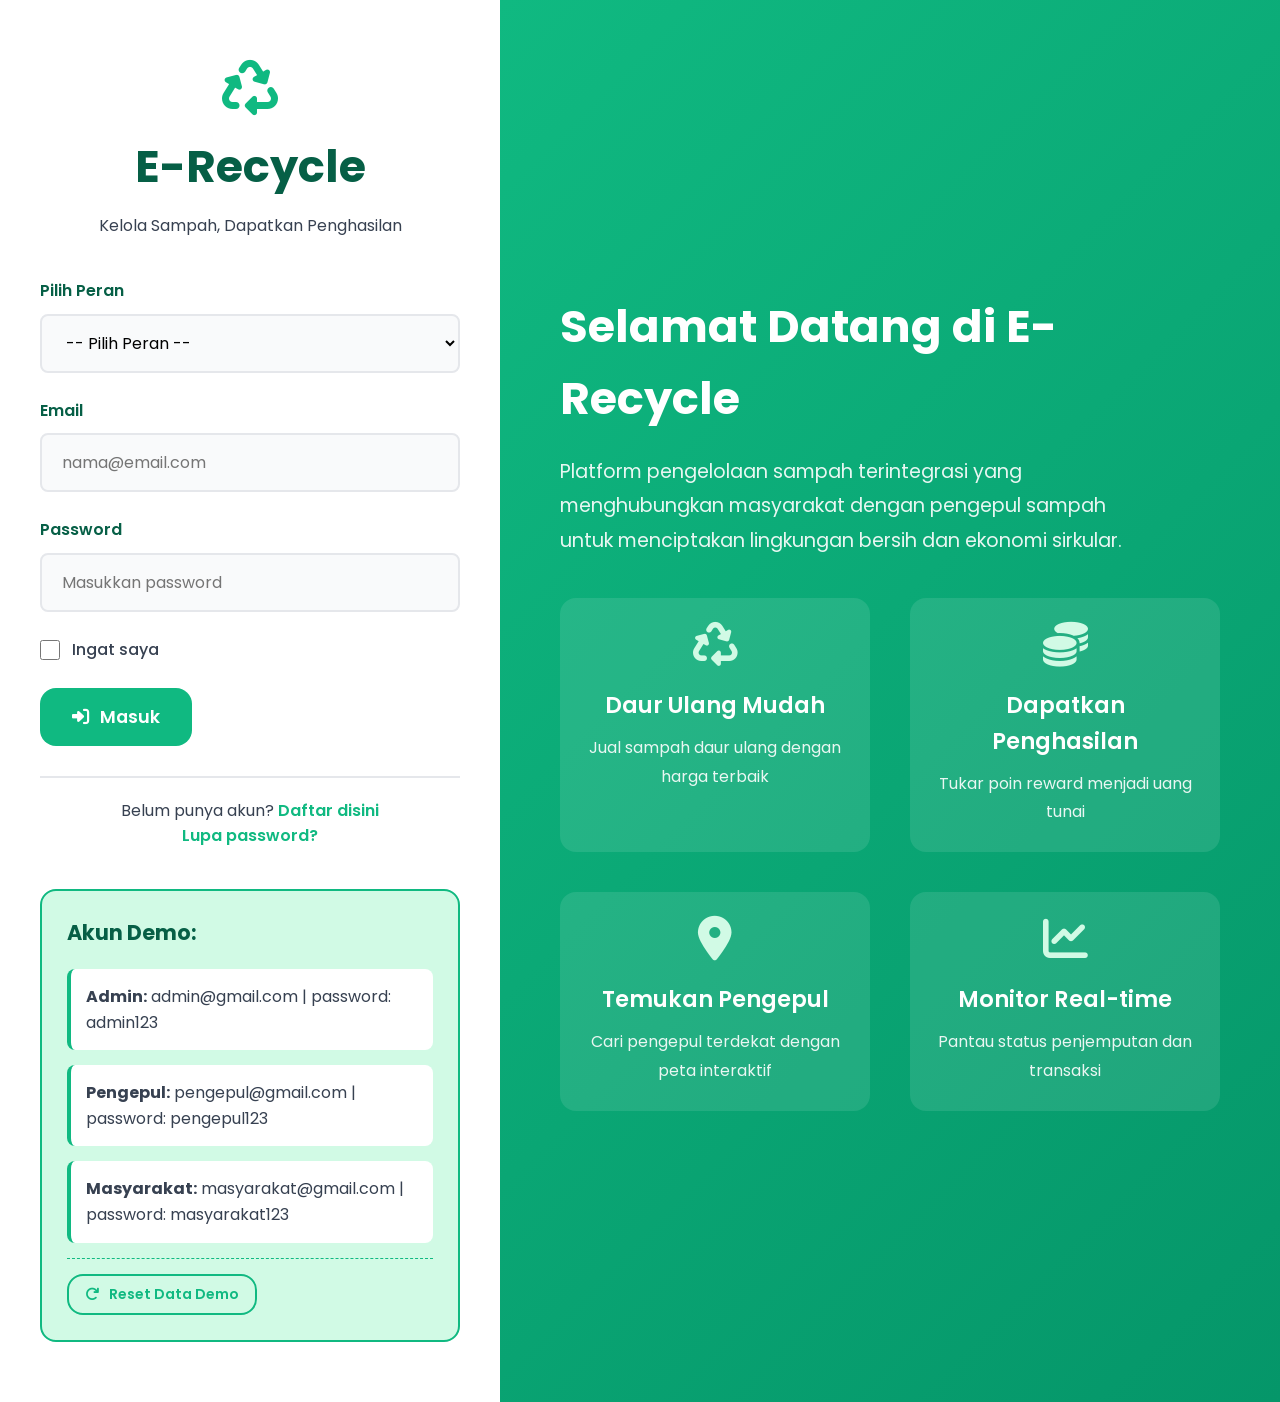
==== commit 3958402d: "update layout, data, dan fitur" ====
--- a/index.html
+++ b/index.html
@@ -3,1125 +3,107 @@
 <head>
     <meta charset="UTF-8">
     <meta name="viewport" content="width=device-width, initial-scale=1.0">
-    <title>E-Recycle | Kelola Sampah, Dapatkan Penghasilan</title>
+    <title>E-Recycle | Login</title>
+    <link rel="stylesheet" href="css/style.css">
+    <link rel="stylesheet" href="css/sidebar.css">
     <link rel="stylesheet" href="https://cdnjs.cloudflare.com/ajax/libs/font-awesome/6.4.0/css/all.min.css">
     <link href="https://fonts.googleapis.com/css2?family=Poppins:wght@300;400;500;600;700&display=swap" rel="stylesheet">
-    <style>
-        :root {
-            --primary-green: #10B981;
-            --secondary-green: #059669;
-            --light-green: #D1FAE5;
-            --dark-green: #065F46;
-            --white: #FFFFFF;
-            --light-gray: #F9FAFB;
-            --medium-gray: #E5E7EB;
-            --dark-gray: #374151;
-            --accent-blue: #3B82F6;
-            --accent-purple: #8B5CF6;
-            --accent-yellow: #F59E0B;
-            --shadow: 0 4px 20px rgba(0, 0, 0, 0.08);
-            --shadow-lg: 0 10px 30px rgba(0, 0, 0, 0.1);
-            --radius: 12px;
-            --radius-sm: 8px;
-            --transition: all 0.3s ease;
-        }
-
-        * {
-            margin: 0;
-            padding: 0;
-            box-sizing: border-box;
-        }
-
-        body {
-            font-family: 'Poppins', sans-serif;
-            background-color: var(--light-gray);
-            color: var(--dark-gray);
-            line-height: 1.6;
-        }
-
-        .container {
-            width: 100%;
-            max-width: 1200px;
-            margin: 0 auto;
-            padding: 0 20px;
-        }
-
-        /* Navbar */
-        .navbar {
-            background-color: var(--white);
-            box-shadow: var(--shadow);
-            position: sticky;
-            top: 0;
-            z-index: 1000;
-            padding: 15px 0;
-        }
-
-        .nav-container {
-            display: flex;
-            justify-content: space-between;
-            align-items: center;
-        }
-
-        .logo {
-            display: flex;
-            align-items: center;
-            gap: 10px;
-            font-size: 1.8rem;
-            font-weight: 700;
-            color: var(--dark-green);
-            text-decoration: none;
-        }
-
-        .logo i {
-            color: var(--primary-green);
-        }
-
-        .nav-links {
-            display: flex;
-            list-style: none;
-            gap: 30px;
-        }
-
-        .nav-links a {
-            text-decoration: none;
-            color: var(--dark-gray);
-            font-weight: 500;
-            transition: var(--transition);
-            padding: 8px 0;
-            position: relative;
-        }
-
-        .nav-links a:hover {
-            color: var(--primary-green);
-        }
-
-        .nav-links a::after {
-            content: '';
-            position: absolute;
-            bottom: 0;
-            left: 0;
-            width: 0;
-            height: 2px;
-            background-color: var(--primary-green);
-            transition: var(--transition);
-        }
-
-        .nav-links a:hover::after {
-            width: 100%;
-        }
-
-        .nav-buttons {
-            display: flex;
-            align-items: center;
-            gap: 15px;
-        }
-
-        .btn {
-            padding: 10px 24px;
-            border-radius: var(--radius);
-            font-weight: 600;
-            cursor: pointer;
-            transition: var(--transition);
-            border: none;
-            font-family: 'Poppins', sans-serif;
-            font-size: 1rem;
-        }
-
-        .btn-primary {
-            background-color: var(--primary-green);
-            color: var(--white);
-        }
-
-        .btn-primary:hover {
-            background-color: var(--secondary-green);
-            transform: translateY(-2px);
-        }
-
-        .btn-secondary {
-            background-color: transparent;
-            color: var(--primary-green);
-            border: 2px solid var(--primary-green);
-        }
-
-        .btn-secondary:hover {
-            background-color: var(--light-green);
-        }
-
-        .mobile-menu-btn {
-            display: none;
-            background: none;
-            border: none;
-            font-size: 1.5rem;
-            color: var(--dark-green);
-            cursor: pointer;
-        }
-
-        /* Hero Section */
-        .hero {
-            background: linear-gradient(135deg, rgba(16, 185, 129, 0.1) 0%, rgba(209, 250, 229, 0.2) 100%);
-            padding: 80px 0;
-        }
-
-        .hero-container {
-            display: flex;
-            align-items: center;
-            justify-content: space-between;
-            gap: 40px;
-        }
-
-        .hero-content {
-            flex: 1;
-        }
-
-        .hero-title {
-            font-size: 3rem;
-            font-weight: 700;
-            color: var(--dark-green);
-            line-height: 1.2;
-            margin-bottom: 20px;
-        }
-
-        .hero-title span {
-            color: var(--primary-green);
-        }
-
-        .hero-description {
-            font-size: 1.2rem;
-            color: var(--dark-gray);
-            margin-bottom: 30px;
-            max-width: 600px;
-        }
-
-        .hero-stats {
-            display: flex;
-            gap: 30px;
-            margin-bottom: 30px;
-        }
-
-        .stat {
-            text-align: center;
-        }
-
-        .stat-number {
-            font-size: 2rem;
-            font-weight: 700;
-            color: var(--primary-green);
-        }
-
-        .stat-label {
-            font-size: 0.9rem;
-            color: var(--dark-gray);
-        }
-
-        .hero-buttons {
-            display: flex;
-            gap: 15px;
-            flex-wrap: wrap;
-        }
-
-        .hero-image {
-            flex: 1;
-            display: flex;
-            justify-content: center;
-        }
-
-        .hero-image img {
-            max-width: 100%;
-            border-radius: var(--radius);
-            box-shadow: var(--shadow-lg);
-        }
-
-        /* Features Section */
-        .features {
-            padding: 80px 0;
-        }
-
-        .section-title {
-            text-align: center;
-            font-size: 2.5rem;
-            font-weight: 700;
-            color: var(--dark-green);
-            margin-bottom: 15px;
-        }
-
-        .section-subtitle {
-            text-align: center;
-            color: var(--dark-gray);
-            max-width: 700px;
-            margin: 0 auto 50px;
-            font-size: 1.1rem;
-        }
-
-        .features-grid {
-            display: grid;
-            grid-template-columns: repeat(auto-fit, minmax(280px, 1fr));
-            gap: 30px;
-        }
-
-        .feature-card {
-            background-color: var(--white);
-            border-radius: var(--radius);
-            padding: 30px;
-            box-shadow: var(--shadow);
-            transition: var(--transition);
-            text-align: center;
-        }
-
-        .feature-card:hover {
-            transform: translateY(-10px);
-            box-shadow: var(--shadow-lg);
-        }
-
-        .feature-icon {
-            background-color: var(--light-green);
-            width: 70px;
-            height: 70px;
-            border-radius: 50%;
-            display: flex;
-            align-items: center;
-            justify-content: center;
-            margin: 0 auto 20px;
-        }
-
-        .feature-icon i {
-            font-size: 1.8rem;
-            color: var(--primary-green);
-        }
-
-        .feature-title {
-            font-size: 1.5rem;
-            font-weight: 600;
-            color: var(--dark-green);
-            margin-bottom: 15px;
-        }
-
-        .feature-description {
-            color: var(--dark-gray);
-        }
-
-        /* Login & Register Modals */
-        .modal-overlay {
-            position: fixed;
-            top: 0;
-            left: 0;
-            right: 0;
-            bottom: 0;
-            background-color: rgba(0, 0, 0, 0.5);
-            display: none;
-            justify-content: center;
-            align-items: center;
-            z-index: 2000;
-        }
-
-        .modal {
-            background-color: var(--white);
-            border-radius: var(--radius);
-            width: 100%;
-            max-width: 500px;
-            box-shadow: var(--shadow-lg);
-            overflow: hidden;
-        }
-
-        .modal-header {
-            background-color: var(--primary-green);
-            color: var(--white);
-            padding: 20px 30px;
-            display: flex;
-            justify-content: space-between;
-            align-items: center;
-        }
-
-        .modal-title {
-            font-size: 1.5rem;
-            font-weight: 600;
-        }
-
-        .modal-close {
-            background: none;
-            border: none;
-            color: var(--white);
-            font-size: 1.5rem;
-            cursor: pointer;
-        }
-
-        .modal-body {
-            padding: 30px;
-        }
-
-        .form-group {
-            margin-bottom: 20px;
-        }
-
-        .form-label {
-            display: block;
-            margin-bottom: 8px;
-            font-weight: 500;
-            color: var(--dark-green);
-        }
-
-        .form-control {
-            width: 100%;
-            padding: 12px 15px;
-            border: 1px solid var(--medium-gray);
-            border-radius: var(--radius-sm);
-            font-family: 'Poppins', sans-serif;
-            font-size: 1rem;
-            transition: var(--transition);
-        }
-
-        .form-control:focus {
-            outline: none;
-            border-color: var(--primary-green);
-            box-shadow: 0 0 0 3px rgba(16, 185, 129, 0.1);
-        }
-
-        .form-check {
-            display: flex;
-            align-items: center;
-            gap: 10px;
-            margin-bottom: 20px;
-        }
-
-        .form-check-input {
-            width: 18px;
-            height: 18px;
-        }
-
-        .form-check-label {
-            font-size: 0.9rem;
-            color: var(--dark-gray);
-        }
-
-        .form-text {
-            font-size: 0.85rem;
-            color: var(--dark-gray);
-            margin-top: 5px;
-        }
-
-        .form-link {
-            color: var(--primary-green);
-            text-decoration: none;
-            font-weight: 500;
-        }
-
-        .form-link:hover {
-            text-decoration: underline;
-        }
-
-        .form-footer {
-            text-align: center;
-            margin-top: 20px;
-            padding-top: 20px;
-            border-top: 1px solid var(--medium-gray);
-        }
-
-        .form-footer-text {
-            color: var(--dark-gray);
-            font-size: 0.9rem;
-        }
-
-        /* Price Section */
-        .price-section {
-            padding: 80px 0;
-            background-color: var(--white);
-        }
-
-        .price-container {
-            background-color: var(--light-green);
-            border-radius: var(--radius);
-            padding: 40px;
-            box-shadow: var(--shadow);
-        }
-
-        .price-header {
-            display: flex;
-            justify-content: space-between;
-            align-items: center;
-            margin-bottom: 30px;
-            flex-wrap: wrap;
-            gap: 15px;
-        }
-
-        .price-title {
-            font-size: 2rem;
-            color: var(--dark-green);
-        }
-
-        .price-refresh {
-            display: flex;
-            align-items: center;
-            gap: 10px;
-            color: var(--dark-gray);
-            font-size: 0.9rem;
-        }
-
-        .price-refresh i {
-            color: var(--primary-green);
-        }
-
-        .price-table {
-            width: 100%;
-            border-collapse: collapse;
-            margin-bottom: 30px;
-        }
-
-        .price-table th, .price-table td {
-            padding: 15px;
-            text-align: left;
-            border-bottom: 1px solid var(--medium-gray);
-        }
-
-        .price-table th {
-            background-color: rgba(16, 185, 129, 0.1);
-            color: var(--dark-green);
-            font-weight: 600;
-        }
-
-        .price-table tr:hover {
-            background-color: rgba(16, 185, 129, 0.05);
-        }
-
-        .trend-up {
-            color: var(--primary-green);
-        }
-
-        .trend-down {
-            color: #EF4444;
-        }
-
-        .price-source {
-            text-align: center;
-            color: var(--dark-gray);
-            font-size: 0.9rem;
-            padding-top: 20px;
-            border-top: 1px solid var(--medium-gray);
-        }
-
-        /* Reward Section */
-        .reward-section {
-            padding: 80px 0;
-            background: linear-gradient(135deg, rgba(16, 185, 129, 0.05) 0%, rgba(209, 250, 229, 0.1) 100%);
-        }
-
-        .reward-container {
-            display: flex;
-            align-items: center;
-            gap: 50px;
-        }
-
-        .reward-content {
-            flex: 1;
-        }
-
-        .reward-image {
-            flex: 1;
-            text-align: center;
-        }
-
-        .reward-image img {
-            max-width: 100%;
-            border-radius: var(--radius);
-        }
-
-        .reward-points {
-            background-color: var(--white);
-            border-radius: var(--radius);
-            padding: 30px;
-            box-shadow: var(--shadow);
-            margin-bottom: 30px;
-        }
-
-        .points-display {
-            display: flex;
-            align-items: center;
-            gap: 20px;
-            margin-bottom: 20px;
-        }
-
-        .points-icon {
-            background-color: var(--accent-yellow);
-            width: 60px;
-            height: 60px;
-            border-radius: 50%;
-            display: flex;
-            align-items: center;
-            justify-content: center;
-        }
-
-        .points-icon i {
-            font-size: 1.5rem;
-            color: white;
-        }
-
-        .points-value {
-            font-size: 2.5rem;
-            font-weight: 700;
-            color: var(--dark-green);
-        }
-
-        .points-label {
-            color: var(--dark-gray);
-            font-size: 1rem;
-        }
-
-        .exchange-options {
-            display: grid;
-            grid-template-columns: repeat(auto-fit, minmax(200px, 1fr));
-            gap: 20px;
-        }
-
-        .exchange-option {
-            background-color: var(--white);
-            border-radius: var(--radius);
-            padding: 20px;
-            text-align: center;
-            box-shadow: var(--shadow);
-            transition: var(--transition);
-            border: 2px solid transparent;
-            cursor: pointer;
-        }
-
-        .exchange-option:hover {
-            border-color: var(--primary-green);
-            transform: translateY(-5px);
-        }
-
-        .exchange-points {
-            font-size: 1.2rem;
-            font-weight: 600;
-            color: var(--primary-green);
-            margin-bottom: 10px;
-        }
-
-        .exchange-item {
-            font-weight: 500;
-            color: var(--dark-green);
-            margin-bottom: 5px;
-        }
-
-        .exchange-desc {
-            font-size: 0.9rem;
-            color: var(--dark-gray);
-        }
-
-        /* How It Works */
-        .how-it-works {
-            padding: 80px 0;
-            background-color: var(--white);
-        }
-
-        .steps {
-            display: flex;
-            justify-content: space-between;
-            position: relative;
-            margin-top: 50px;
-        }
-
-        .steps::before {
-            content: '';
-            position: absolute;
-            top: 40px;
-            left: 0;
-            right: 0;
-            height: 2px;
-            background-color: var(--medium-gray);
-            z-index: 1;
-        }
-
-        .step {
-            text-align: center;
-            position: relative;
-            z-index: 2;
-            flex: 1;
-            padding: 0 15px;
-        }
-
-        .step-number {
-            width: 80px;
-            height: 80px;
-            background-color: var(--primary-green);
-            color: white;
-            border-radius: 50%;
-            display: flex;
-            align-items: center;
-            justify-content: center;
-            font-size: 1.8rem;
-            font-weight: 700;
-            margin: 0 auto 20px;
-            box-shadow: var(--shadow);
-        }
-
-        .step-title {
-            font-size: 1.3rem;
-            font-weight: 600;
-            color: var(--dark-green);
-            margin-bottom: 10px;
-        }
-
-        .step-description {
-            color: var(--dark-gray);
-        }
-
-        /* Download App Section */
-        .download-section {
-            padding: 80px 0;
-            background: linear-gradient(135deg, var(--primary-green) 0%, var(--secondary-green) 100%);
-            color: white;
-        }
-
-        .download-container {
-            display: flex;
-            align-items: center;
-            gap: 50px;
-        }
-
-        .download-content {
-            flex: 1;
-        }
-
-        .download-title {
-            font-size: 2.5rem;
-            font-weight: 700;
-            margin-bottom: 20px;
-        }
-
-        .download-description {
-            font-size: 1.2rem;
-            opacity: 0.9;
-            margin-bottom: 30px;
-        }
-
-        .download-features {
-            list-style: none;
-            margin-bottom: 30px;
-        }
-
-        .download-features li {
-            margin-bottom: 15px;
-            display: flex;
-            align-items: center;
-            gap: 15px;
-        }
-
-        .download-features i {
-            font-size: 1.2rem;
-            color: var(--light-green);
-        }
-
-        .download-buttons {
-            display: flex;
-            gap: 20px;
-            flex-wrap: wrap;
-        }
-
-        .download-btn {
-            display: flex;
-            align-items: center;
-            gap: 15px;
-            background-color: white;
-            color: var(--dark-green);
-            padding: 15px 25px;
-            border-radius: var(--radius);
-            text-decoration: none;
-            font-weight: 600;
-            transition: var(--transition);
-            box-shadow: var(--shadow);
-        }
-
-        .download-btn:hover {
-            transform: translateY(-5px);
-            box-shadow: var(--shadow-lg);
-        }
-
-        .download-btn i {
-            font-size: 2rem;
-        }
-
-        .btn-text {
-            display: flex;
-            flex-direction: column;
-        }
-
-        .btn-label {
-            font-size: 0.8rem;
-            font-weight: 400;
-        }
-
-        .btn-platform {
-            font-size: 1.2rem;
-        }
-
-        .download-image {
-            flex: 1;
-            text-align: center;
-        }
-
-        .download-image img {
-            max-width: 100%;
-            border-radius: var(--radius);
-            box-shadow: var(--shadow-lg);
-        }
-
-        /* Contact Section */
-        .contact-section {
-            padding: 80px 0;
-            background-color: var(--white);
-        }
-
-        .contact-container {
-            display: flex;
-            gap: 50px;
-        }
-
-        .contact-info {
-            flex: 1;
-        }
-
-        .contact-title {
-            font-size: 2rem;
-            color: var(--dark-green);
-            margin-bottom: 20px;
-        }
-
-        .contact-description {
-            color: var(--dark-gray);
-            margin-bottom: 30px;
-        }
-
-        .contact-methods {
-            display: flex;
-            flex-direction: column;
-            gap: 20px;
-            margin-bottom: 40px;
-        }
-
-        .contact-method {
-            display: flex;
-            align-items: flex-start;
-            gap: 15px;
-        }
-
-        .contact-icon {
-            background-color: var(--light-green);
-            width: 50px;
-            height: 50px;
-            border-radius: 50%;
-            display: flex;
-            align-items: center;
-            justify-content: center;
-        }
-
-        .contact-icon i {
-            font-size: 1.2rem;
-            color: var(--primary-green);
-        }
-
-        .contact-details h4 {
-            color: var(--dark-green);
-            margin-bottom: 5px;
-        }
-
-        .contact-details p {
-            color: var(--dark-gray);
-        }
-
-        .contact-form {
-            flex: 1;
-            background-color: var(--light-green);
-            border-radius: var(--radius);
-            padding: 40px;
-            box-shadow: var(--shadow);
-        }
-
-        .form-title {
-            font-size: 1.8rem;
-            color: var(--dark-green);
-            margin-bottom: 20px;
-        }
-
-        .contact-form .form-group {
-            margin-bottom: 20px;
-        }
-
-        /* Footer */
-        .footer {
-            background-color: var(--dark-green);
-            color: white;
-            padding: 60px 0 30px;
-        }
-
-        .footer-grid {
-            display: grid;
-            grid-template-columns: repeat(auto-fit, minmax(250px, 1fr));
-            gap: 40px;
-            margin-bottom: 40px;
-        }
-
-        .footer-logo {
-            display: flex;
-            align-items: center;
-            gap: 10px;
-            font-size: 1.8rem;
-            font-weight: 700;
-            margin-bottom: 20px;
-        }
-
-        .footer-logo i {
-            color: var(--primary-green);
-        }
-
-        .footer-description {
-            opacity: 0.8;
-            margin-bottom: 20px;
-        }
-
-        .footer-title {
-            font-size: 1.3rem;
-            font-weight: 600;
-            margin-bottom: 20px;
-            color: white;
-        }
-
-        .footer-links {
-            list-style: none;
-        }
-
-        .footer-links li {
-            margin-bottom: 10px;
-        }
-
-        .footer-links a {
-            color: rgba(255, 255, 255, 0.8);
-            text-decoration: none;
-            transition: var(--transition);
-        }
-
-        .footer-links a:hover {
-            color: var(--primary-green);
-        }
-
-        .social-links {
-            display: flex;
-            gap: 15px;
-            margin-top: 20px;
-        }
-
-        .social-links a {
-            display: flex;
-            align-items: center;
-            justify-content: center;
-            width: 40px;
-            height: 40px;
-            background-color: rgba(255, 255, 255, 0.1);
-            border-radius: 50%;
-            color: white;
-            transition: var(--transition);
-        }
-
-        .social-links a:hover {
-            background-color: var(--primary-green);
-            transform: translateY(-3px);
-        }
-
-        .footer-bottom {
-            text-align: center;
-            padding-top: 30px;
-            border-top: 1px solid rgba(255, 255, 255, 0.1);
-            opacity: 0.7;
-            font-size: 0.9rem;
-        }
-
-        /* Responsive Design */
-        @media (max-width: 992px) {
-            .hero-container, .reward-container, .download-container, .contact-container {
-                flex-direction: column;
-            }
-            
-            .hero-title {
-                font-size: 2.5rem;
-            }
-            
-            .steps {
-                flex-direction: column;
-                gap: 40px;
-            }
-            
-            .steps::before {
-                display: none;
-            }
-            
-            .download-title {
-                font-size: 2rem;
-            }
-        }
-
-        @media (max-width: 768px) {
-            .nav-links {
-                display: none;
-                position: absolute;
-                top: 70px;
-                left: 0;
-                right: 0;
-                background-color: var(--white);
-                flex-direction: column;
-                padding: 20px;
-                box-shadow: var(--shadow);
-                text-align: center;
-            }
-            
-            .nav-links.active {
-                display: flex;
-            }
-            
-            .mobile-menu-btn {
-                display: block;
-            }
-            
-            .hero-title {
-                font-size: 2rem;
-            }
-            
-            .section-title {
-                font-size: 2rem;
-            }
-            
-            .price-table {
-                display: block;
-                overflow-x: auto;
-            }
-            
-            .exchange-options {
-                grid-template-columns: 1fr;
-            }
-            
-            .download-buttons {
-                flex-direction: column;
-            }
-            
-            .hero-stats {
-                flex-wrap: wrap;
-            }
-        }
-
-        /* Dashboard untuk user yang sudah login */
-        .user-dashboard {
-            display: none;
-            padding: 40px 0;
-            background-color: var(--white);
-        }
-
-        .dashboard-header {
-            display: flex;
-            justify-content: space-between;
-            align-items: center;
-            margin-bottom: 40px;
-        }
-
-        .welcome-message h2 {
-            color: var(--dark-green);
-            margin-bottom: 5px;
-        }
-
-        .user-actions {
-            display: flex;
-            gap: 15px;
-        }
-
-        .dashboard-grid {
-            display: grid;
-            grid-template-columns: repeat(auto-fit, minmax(300px, 1fr));
-            gap: 30px;
-            margin-bottom: 40px;
-        }
-
-        .dashboard-card {
-            background-color: var(--light-green);
-            border-radius: var(--radius);
-            padding: 25px;
-            box-shadow: var(--shadow);
-        }
-
-        .card-title {
-            font-size: 1.3rem;
-            color: var(--dark-green);
-            margin-bottom: 15px;
-            display: flex;
-            align-items: center;
-            gap: 10px;
-        }
-
-        .card-title i {
-            color: var(--primary-green);
-        }
-
-        .recent-transactions {
-            margin-top: 30px;
-        }
-
-        .transaction-item {
-            display: flex;
-            justify-content: space-between;
-            align-items: center;
-            padding: 15px 0;
-            border-bottom: 1px solid rgba(0, 0, 0, 0.05);
-        }
-
-        .transaction-item:last-child {
-            border-bottom: none;
-        }
-
-        .transaction-details h4 {
-            color: var(--dark-green);
-            margin-bottom: 5px;
-        }
-
-        .transaction-amount {
-            font-weight: 600;
-            color: var(--primary-green);
-        }
-
-        /* Notification */
-        .notification {
-            position: fixed;
-            top: 100px;
-            right: 20px;
-            background-color: var(--white);
-            border-radius: var(--radius);
-            padding: 15px 20px;
-            box-shadow: var(--shadow-lg);
-            display: none;
-            align-items: center;
-            gap: 15px;
-            z-index: 3000;
-            border-left: 4px solid var(--primary-green);
-            max-width: 400px;
-        }
-
-        .notification-icon {
-            color: var(--primary-green);
-            font-size: 1.5rem;
-        }
-
-        .notification-content h4 {
-            color: var(--dark-green);
-            margin-bottom: 5px;
-        }
-
-        .notification-content p {
-            color: var(--dark-gray);
-            font-size: 0.9rem;
-        }
-
-        .notification-close {
-            background: none;
-            border: none;
-            color: var(--dark-gray);
-            cursor: pointer;
-            margin-left: auto;
-        }
-    </style>
 </head>
 <body>
+    
+    <div class="login-container">
+        <div class="login-box">
+            <div class="login-header">
+                <i class="fas fa-recycle"></i>
+                <h1>E-Recycle</h1>
+                <p>Kelola Sampah, Dapatkan Penghasilan</p>
+            </div>
+            
+            <form id="loginForm">
+                <div class="form-group">
+                    <label for="loginRole">Pilih Peran</label>
+                    <select id="loginRole" class="form-control" required>
+                        <option value="">-- Pilih Peran --</option>
+                        <option value="admin">Admin</option>
+                        <option value="pengepul">Pengepul/Bank Sampah</option>
+                        <option value="masyarakat">Masyarakat</option>
+                    </select>
+                </div>
+                
+                <div class="form-group">
+                    <label for="loginEmail">Email</label>
+                    <input type="email" id="loginEmail" class="form-control" placeholder="nama@email.com" required>
+                </div>
+                
+                <div class="form-group">
+                    <label for="loginPassword">Password</label>
+                    <input type="password" id="loginPassword" class="form-control" placeholder="Masukkan password" required>
+                </div>
+                
+                <div class="form-check">
+                    <input type="checkbox" id="rememberMe">
+                    <label for="rememberMe">Ingat saya</label>
+                </div>
+                
+                <button type="submit" class="btn btn-primary">
+                    <i class="fas fa-sign-in-alt"></i> Masuk
+                </button>
+                
+                <div class="login-footer">
+                    <p>Belum punya akun? <a href="#" id="registerLink">Daftar disini</a></p>
+                    <p><a href="#" id="forgotPassword">Lupa password?</a></p>
+                </div>
+            </form>
+            
+            <div class="demo-accounts">
+                <h4>Akun Demo:</h4>
+                <div class="demo-item">
+                    <strong>Admin:</strong> admin@gmail.com | password: admin123
+                </div>
+                <div class="demo-item">
+                    <strong>Pengepul:</strong> pengepul@gmail.com | password: pengepul123
+                </div>
+                <div class="demo-item">
+                    <strong>Masyarakat:</strong> masyarakat@gmail.com | password: masyarakat123
+                </div>
+                
+                <div class="demo-actions">
+                    <button class="btn btn-small btn-secondary" id="resetDemoBtn">
+                        <i class="fas fa-redo"></i> Reset Data Demo
+                    </button>
+                </div>
+            </div>
+        </div>
+        
+        <div class="login-info">
+            <h2>Selamat Datang di E-Recycle</h2>
+            <p>Platform pengelolaan sampah terintegrasi yang menghubungkan masyarakat dengan pengepul sampah untuk menciptakan lingkungan bersih dan ekonomi sirkular.</p>
+            
+            <div class="features-list">
+                <div class="feature">
+                    <i class="fas fa-recycle"></i>
+                    <h3>Daur Ulang Mudah</h3>
+                    <p>Jual sampah daur ulang dengan harga terbaik</p>
+                </div>
+                <div class="feature">
+                    <i class="fas fa-coins"></i>
+                    <h3>Dapatkan Penghasilan</h3>
+                    <p>Tukar poin reward menjadi uang tunai</p>
+                </div>
+                <div class="feature">
+                    <i class="fas fa-map-marker-alt"></i>
+                    <h3>Temukan Pengepul</h3>
+                    <p>Cari pengepul terdekat dengan peta interaktif</p>
+                </div>
+                <div class="feature">
+                    <i class="fas fa-chart-line"></i>
+                    <h3>Monitor Real-time</h3>
+                    <p>Pantau status penjemputan dan transaksi</p>
+                </div>
+            </div>
+        </div>
+    </div>
+
     <!-- Notification -->
     <div class="notification" id="notification">
         <div class="notification-icon">
@@ -1136,1049 +118,148 @@
         </button>
     </div>
 
-    <!-- Login Modal -->
-    <div class="modal-overlay" id="loginModal">
-        <div class="modal">
+    <!-- Register Modal -->
+    <div class="modal" id="registerModal">
+        <div class="modal-content">
             <div class="modal-header">
-                <h3 class="modal-title">Masuk ke Akun Anda</h3>
-                <button class="modal-close" id="closeLoginModal">
-                    <i class="fas fa-times"></i>
-                </button>
+                <h3>Daftar Akun Baru</h3>
+                <button class="modal-close" id="closeRegisterModal">&times;</button>
             </div>
             <div class="modal-body">
-                <form id="loginForm">
-                    <div class="form-group">
-                        <label class="form-label" for="loginEmail">Email</label>
-                        <input type="email" class="form-control" id="loginEmail" placeholder="nama@email.com" required>
-                    </div>
-                    <div class="form-group">
-                        <label class="form-label" for="loginPassword">Kata Sandi</label>
-                        <input type="password" class="form-control" id="loginPassword" placeholder="Masukkan kata sandi" required>
-                        <div class="form-text">
-                            <a href="#" class="form-link">Lupa kata sandi?</a>
-                        </div>
-                    </div>
-                    <div class="form-check">
-                        <input type="checkbox" class="form-check-input" id="rememberMe">
-                        <label class="form-check-label" for="rememberMe">Ingat saya</label>
-                    </div>
-                    <button type="submit" class="btn btn-primary" style="width: 100%;">Masuk</button>
+                <form id="registerForm">
+                    <div class="form-group">
+                        <label for="registerName">Nama Lengkap</label>
+                        <input type="text" id="registerName" class="form-control" required>
+                    </div>
+                    <div class="form-group">
+                        <label for="registerEmail">Email</label>
+                        <input type="email" id="registerEmail" class="form-control" required>
+                    </div>
+                    <div class="form-group">
+                        <label for="registerPhone">Nomor Telepon</label>
+                        <input type="tel" id="registerPhone" class="form-control" required>
+                    </div>
+                    <div class="form-group">
+                        <label for="registerAddress">Alamat</label>
+                        <textarea id="registerAddress" class="form-control" rows="2"></textarea>
+                    </div>
+                    <div class="form-group">
+                        <label for="registerRole">Peran</label>
+                        <select id="registerRole" class="form-control" required>
+                            <option value="">-- Pilih Peran --</option>
+                            <option value="masyarakat">Masyarakat</option>
+                            <option value="pengepul">Pengepul/Bank Sampah</option>
+                            <option value="admin">Admin (Hanya untuk tim)</option>
+                        </select>
+                    </div>
+                    <div class="form-group">
+                        <label for="registerPassword">Password</label>
+                        <input type="password" id="registerPassword" class="form-control" required>
+                    </div>
+                    <div class="form-group">
+                        <label for="registerConfirmPassword">Konfirmasi Password</label>
+                        <input type="password" id="registerConfirmPassword" class="form-control" required>
+                    </div>
+                    <button type="submit" class="btn btn-primary btn-block">Daftar</button>
                 </form>
-                <div class="form-footer">
-                    <p class="form-footer-text">Belum punya akun? <a href="#" class="form-link" id="showRegisterModal">Daftar sekarang</a></p>
-                </div>
             </div>
         </div>
     </div>
 
-    <!-- Register Modal -->
-    <div class="modal-overlay" id="registerModal">
-        <div class="modal">
-            <div class="modal-header">
-                <h3 class="modal-title">Buat Akun Baru</h3>
-                <button class="modal-close" id="closeRegisterModal">
-                    <i class="fas fa-times"></i>
-                </button>
-            </div>
-            <div class="modal-body">
-                <form id="registerForm">
-                    <div class="form-group">
-                        <label class="form-label" for="registerName">Nama Lengkap</label>
-                        <input type="text" class="form-control" id="registerName" placeholder="Masukkan nama lengkap" required>
-                    </div>
-                    <div class="form-group">
-                        <label class="form-label" for="registerEmail">Email</label>
-                        <input type="email" class="form-control" id="registerEmail" placeholder="nama@email.com" required>
-                    </div>
-                    <div class="form-group">
-                        <label class="form-label" for="registerPhone">Nomor Telepon</label>
-                        <input type="tel" class="form-control" id="registerPhone" placeholder="0812 3456 7890" required>
-                    </div>
-                    <div class="form-group">
-                        <label class="form-label" for="registerRole">Peran</label>
-                        <select class="form-control" id="registerRole" required>
-                            <option value="" disabled selected>Pilih peran Anda</option>
-                            <option value="masyarakat">Masyarakat (Penjual Sampah)</option>
-                            <option value="pengepul">Pengepul/Bank Sampah</option>
-                            <option value="industri">Industri Daur Ulang</option>
-                        </select>
-                    </div>
-                    <div class="form-group">
-                        <label class="form-label" for="registerPassword">Kata Sandi</label>
-                        <input type="password" class="form-control" id="registerPassword" placeholder="Minimal 8 karakter" required>
-                        <div class="form-text">Kata sandi harus mengandung minimal 8 karakter dengan kombinasi huruf dan angka.</div>
-                    </div>
-                    <div class="form-group">
-                        <label class="form-label" for="registerConfirmPassword">Konfirmasi Kata Sandi</label>
-                        <input type="password" class="form-control" id="registerConfirmPassword" placeholder="Ulangi kata sandi" required>
-                    </div>
-                    <div class="form-check">
-                        <input type="checkbox" class="form-check-input" id="agreeTerms" required>
-                        <label class="form-check-label" for="agreeTerms">Saya menyetujui <a href="#" class="form-link">Syarat dan Ketentuan</a> serta <a href="#" class="form-link">Kebijakan Privasi</a></label>
-                    </div>
-                    <button type="submit" class="btn btn-primary" style="width: 100%;">Daftar Sekarang</button>
-                </form>
-                <div class="form-footer">
-                    <p class="form-footer-text">Sudah punya akun? <a href="#" class="form-link" id="showLoginModal">Masuk di sini</a></p>
-                </div>
-            </div>
-        </div>
-    </div>
-
-    <!-- Navbar -->
-    <nav class="navbar">
-        <div class="container nav-container">
-            <a href="#" class="logo">
-                <i class="fas fa-recycle"></i>
-                <span>E-Recycle</span>
-            </a>
-            
-            <button class="mobile-menu-btn" id="mobileMenuBtn">
-                <i class="fas fa-bars"></i>
-            </button>
-            
-            <ul class="nav-links" id="navLinks">
-                <li><a href="#home">Beranda</a></li>
-                <li><a href="#features">Fitur</a></li>
-                <li><a href="#price">Harga Sampah</a></li>
-                <li><a href="#reward">Reward</a></li>
-                <li><a href="#how-it-works">Cara Kerja</a></li>
-                <li><a href="#download">Download</a></li>
-                <li><a href="#contact">Hubungi Kami</a></li>
-            </ul>
-            
-            <div class="nav-buttons" id="navButtons">
-                <button class="btn btn-secondary" id="loginBtn">Masuk</button>
-                <button class="btn btn-primary" id="registerBtn">Daftar</button>
-            </div>
-        </div>
-    </nav>
-
-    <!-- Hero Section -->
-    <section class="hero" id="home">
-        <div class="container hero-container">
-            <div class="hero-content">
-                <h1 class="hero-title">Kelola Sampah, Dapatkan <span>Penghasilan</span></h1>
-                <p class="hero-description">
-                    E-Recycle adalah platform digital yang menghubungkan Anda dengan pengepul sampah terdekat. 
-                    Jadwalkan penjemputan, lihat harga real-time, dan dapatkan reward poin yang bisa ditukar dengan pulsa atau paket data.
-                </p>
-                
-                <div class="hero-stats">
-                    <div class="stat">
-                        <div class="stat-number">10.000+</div>
-                        <div class="stat-label">Pengguna Aktif</div>
-                    </div>
-                    <div class="stat">
-                        <div class="stat-number">5.000+</div>
-                        <div class="stat-label">Kg Sampah Terkelola</div>
-                    </div>
-                    <div class="stat">
-                        <div class="stat-number">500+</div>
-                        <div class="stat-label">Pengepul Terdaftar</div>
-                    </div>
-                </div>
-                
-                <div class="hero-buttons">
-                    <button class="btn btn-primary" id="heroRegisterBtn">Daftar Sekarang</button>
-                    <button class="btn btn-secondary" id="heroLearnMoreBtn">Pelajari Lebih Lanjut</button>
-                </div>
-            </div>
-            <div class="hero-image">
-                <img src="https://images.unsplash.com/photo-1611273426858-450d8e3c9fce?ixlib=rb-4.0.3&ixid=M3wxMjA3fDB8MHxwaG90by1wYWdlfHx8fGVufDB8fHx8fA%3D%3D&auto=format&fit=crop&w=1000&q=80" alt="E-Recycle App">
-            </div>
-        </div>
-    </section>
-
-    <!-- Features Section -->
-    <section class="features" id="features">
-        <div class="container">
-            <h2 class="section-title">Fitur Unggulan E-Recycle</h2>
-            <p class="section-subtitle">
-                Kami menyediakan solusi lengkap untuk pengelolaan sampah yang mudah, transparan, dan menguntungkan.
-            </p>
-            
-            <div class="features-grid">
-                <div class="feature-card">
-                    <div class="feature-icon">
-                        <i class="fas fa-calendar-alt"></i>
-                    </div>
-                    <h3 class="feature-title">Penjadwalan Fleksibel</h3>
-                    <p class="feature-description">
-                        Atur jadwal penjemputan sampah sesuai waktu luang Anda. Pilih pengepul terdekat dan dapatkan notifikasi real-time.
-                    </p>
-                </div>
-                
-                <div class="feature-card">
-                    <div class="feature-icon">
-                        <i class="fas fa-chart-line"></i>
-                    </div>
-                    <h3 class="feature-title">Harga Real-Time</h3>
-                    <p class="feature-description">
-                        Pantau harga sampah terbaru berdasarkan pasar. Transparansi harga menjamin Anda mendapatkan nilai terbaik.
-                    </p>
-                </div>
-                
-                <div class="feature-card">
-                    <div class="feature-icon">
-                        <i class="fas fa-coins"></i>
-                    </div>
-                    <h3 class="feature-title">Sistem Reward</h3>
-                    <p class="feature-description">
-                        Dapatkan poin untuk setiap transaksi. Tukarkan poin dengan pulsa, paket data, atau voucher belanja.
-                    </p>
-                </div>
-                
-                <div class="feature-card">
-                    <div class="feature-icon">
-                        <i class="fas fa-shield-alt"></i>
-                    </div>
-                    <h3 class="feature-title">Transaksi Aman</h3>
-                    <p class="feature-description">
-                        Pembayaran digital yang aman dengan bukti transaksi. Data pribadi terlindungi dengan enkripsi terkini.
-                    </p>
-                </div>
-            </div>
-        </div>
-    </section>
-
-    <!-- Price Section -->
-    <section class="price-section" id="price">
-        <div class="container">
-            <h2 class="section-title">Harga Sampah Real-Time</h2>
-            <p class="section-subtitle">
-                Harga terkini berdasarkan data pasar dari Asosiasi Daur Ulang Indonesia. Diperbarui setiap hari.
-            </p>
-            
-            <div class="price-container">
-                <div class="price-header">
-                    <h3 class="price-title">Harga per Kilogram</h3>
-                    <div class="price-refresh">
-                        <i class="fas fa-sync-alt" id="refreshPriceBtn"></i>
-                        <span id="priceUpdateTime">Diperbarui: 5 menit yang lalu</span>
-                    </div>
-                </div>
-                
-                <table class="price-table">
-                    <thead>
-                        <tr>
-                            <th>Jenis Sampah</th>
-                            <th>Harga (Rp/Kg)</th>
-                            <th>Perubahan</th>
-                            <th>Tren 7 Hari</th>
-                        </tr>
-                    </thead>
-                    <tbody>
-                        <tr>
-                            <td>
-                                <i class="fas fa-wine-bottle" style="color: var(--accent-blue); margin-right: 8px;"></i>
-                                Plastik PET
-                            </td>
-                            <td>4,500</td>
-                            <td><span class="trend-up">+2%</span></td>
-                            <td><i class="fas fa-arrow-up trend-up"></i> Naik</td>
-                        </tr>
-                        <tr>
-                            <td>
-                                <i class="fas fa-newspaper" style="color: var(--primary-green); margin-right: 8px;"></i>
-                                Kertas Koran
-                            </td>
-                            <td>3,200</td>
-                            <td><span class="trend-up">+1.5%</span></td>
-                            <td><i class="fas fa-arrow-up trend-up"></i> Naik</td>
-                        </tr>
-                        <tr>
-                            <td>
-                                <i class="fas fa-cube" style="color: var(--accent-purple); margin-right: 8px;"></i>
-                                Kardus
-                            </td>
-                            <td>2,800</td>
-                            <td><span class="trend-down">-0.5%</span></td>
-                            <td><i class="fas fa-arrow-down trend-down"></i> Turun</td>
-                        </tr>
-                        <tr>
-                            <td>
-                                <i class="fas fa-beer" style="color: var(--accent-yellow); margin-right: 8px;"></i>
-                                Kaleng Aluminium
-                            </td>
-                            <td>12,000</td>
-                            <td><span class="trend-up">+3.2%</span></td>
-                            <td><i class="fas fa-arrow-up trend-up"></i> Naik</td>
-                        </tr>
-                        <tr>
-                            <td>
-                                <i class="fas fa-wine-glass-alt" style="color: #EF4444; margin-right: 8px;"></i>
-                                Kaca
-                            </td>
-                            <td>1,500</td>
-                            <td><span>0%</span></td>
-                            <td><i class="fas fa-minus" style="color: var(--dark-gray);"></i> Stabil</td>
-                        </tr>
-                    </tbody>
-                </table>
-                
-                <div class="price-source">
-                    <p>Sumber: <strong>Asosiasi Daur Ulang Indonesia</strong> | Harga dapat bervariasi tergantung kondisi dan kualitas sampah</p>
-                </div>
-            </div>
-        </div>
-    </section>
-
-    <!-- Reward Section -->
-    <section class="reward-section" id="reward">
-        <div class="container">
-            <h2 class="section-title">Reward Poin & Penukaran</h2>
-            <p class="section-subtitle">
-                Kumpulkan poin dari setiap transaksi dan tukarkan dengan berbagai hadiah menarik.
-            </p>
-            
-            <div class="reward-container">
-                <div class="reward-content">
-                    <div class="reward-points">
-                        <div class="points-display">
-                            <div class="points-icon">
-                                <i class="fas fa-gem"></i>
-                            </div>
-                            <div>
-                                <div class="points-value">1,250</div>
-                                <div class="points-label">Poin Anda Saat Ini</div>
-                            </div>
-                        </div>
-                        <p>Anda telah mengumpulkan <strong>1,250 poin</strong> dari 5 transaksi. Tukarkan poin Anda dengan berbagai hadiah menarik di bawah ini.</p>
-                    </div>
-                    
-                    <h3 style="color: var(--dark-green); margin-bottom: 20px;">Pilihan Penukaran Poin</h3>
-                    
-                    <div class="exchange-options">
-                        <div class="exchange-option" data-points="500" data-item="Pulsa 10.000" data-desc="Semua operator">
-                            <div class="exchange-points">500 Poin</div>
-                            <div class="exchange-item">Pulsa 10.000</div>
-                            <div class="exchange-desc">Semua operator</div>
-                        </div>
-                        
-                        <div class="exchange-option" data-points="750" data-item="Paket Data 3GB" data-desc="Masa aktif 7 hari">
-                            <div class="exchange-points">750 Poin</div>
-                            <div class="exchange-item">Paket Data 3GB</div>
-                            <div class="exchange-desc">Masa aktif 7 hari</div>
-                        </div>
-                        
-                        <div class="exchange-option" data-points="1000" data-item="Voucher Belanja" data-desc="Rp 15.000 di mitra kami">
-                            <div class="exchange-points">1,000 Poin</div>
-                            <div class="exchange-item">Voucher Belanja</div>
-                            <div class="exchange-desc">Rp 15.000 di mitra kami</div>
-                        </div>
-                        
-                        <div class="exchange-option" data-points="1500" data-item="Paket Data 10GB" data-desc="Masa aktif 30 hari">
-                            <div class="exchange-points">1,500 Poin</div>
-                            <div class="exchange-item">Paket Data 10GB</div>
-                            <div class="exchange-desc">Masa aktif 30 hari</div>
-                        </div>
-                    </div>
-                </div>
-                
-                <div class="reward-image">
-                    <img src="https://images.unsplash.com/photo-1556742049-0cfed4f6a45d?ixlib=rb-4.0.3&ixid=M3wxMjA3fDB8MHxwaG90by1wYWdlfHx8fGVufDB8fHx8fA%3D%3D&auto=format&fit=crop&w=1000&q=80" alt="Reward Points">
-                </div>
-            </div>
-        </div>
-    </section>
-
-    <!-- How It Works -->
-    <section class="how-it-works" id="how-it-works">
-        <div class="container">
-            <h2 class="section-title">Cara Kerja E-Recycle</h2>
-            <p class="section-subtitle">
-                Hanya dalam 4 langkah mudah, sampah Anda bernilai dan lingkungan pun terjaga.
-            </p>
-            
-            <div class="steps">
-                <div class="step">
-                    <div class="step-number">1</div>
-                    <h3 class="step-title">Daftar & Login</h3>
-                    <p class="step-description">
-                        Buat akun dengan data diri Anda. Verifikasi akun untuk keamanan transaksi.
-                    </p>
-                </div>
-                
-                <div class="step">
-                    <div class="step-number">2</div>
-                    <h3 class="step-title">Isi Data Sampah</h3>
-                    <p class="step-description">
-                        Input jenis, perkiraan berat, dan foto sampah yang akan dijual.
-                    </p>
-                </div>
-                
-                <div class="step">
-                    <div class="step-number">3</div>
-                    <h3 class="step-title">Jadwalkan Penjemputan</h3>
-                    <p class="step-description">
-                        Pilih tanggal, waktu, dan pengepul terdekat untuk penjemputan sampah.
-                    </p>
-                </div>
-                
-                <div class="step">
-                    <div class="step-number">4</div>
-                    <h3 class="step-title">Terima Pembayaran & Poin</h3>
-                    <p class="step-description">
-                        Dapatkan pembayaran digital dan poin reward setelah penjemputan selesai.
-                    </p>
-                </div>
-            </div>
-        </div>
-    </section>
-
-    <!-- Download App Section -->
-    <section class="download-section" id="download">
-        <div class="container">
-            <div class="download-container">
-                <div class="download-content">
-                    <h2 class="download-title">Download Aplikasi E-Recycle</h2>
-                    <p class="download-description">
-                        Nikmati kemudahan pengelolaan sampah langsung dari smartphone Anda. 
-                        Aplikasi E-Recycle tersedia untuk Android dan iOS dengan fitur lengkap.
-                    </p>
-                    
-                    <ul class="download-features">
-                        <li>
-                            <i class="fas fa-check-circle"></i>
-                            <span>Notifikasi real-time untuk status penjemputan</span>
-                        </li>
-                        <li>
-                            <i class="fas fa-check-circle"></i>
-                            <span>Pemantauan harga sampah secara real-time</span>
-                        </li>
-                        <li>
-                            <i class="fas fa-check-circle"></i>
-                            <span>Riwayat transaksi dan poin reward</span>
-                        </li>
-                        <li>
-                            <i class="fas fa-check-circle"></i>
-                            <span>Chat langsung dengan pengepul</span>
-                        </li>
-                    </ul>
-                    
-                    <div class="download-buttons">
-                        <a href="https://play.google.com/store" target="_blank" class="download-btn">
-                            <i class="fab fa-google-play"></i>
-                            <div class="btn-text">
-                                <span class="btn-label">Download di</span>
-                                <span class="btn-platform">Google Play</span>
-                            </div>
-                        </a>
-                        
-                        <a href="https://www.apple.com/app-store/" target="_blank" class="download-btn">
-                            <i class="fab fa-app-store"></i>
-                            <div class="btn-text">
-                                <span class="btn-label">Download di</span>
-                                <span class="btn-platform">App Store</span>
-                            </div>
-                        </a>
-                    </div>
-                </div>
-                
-                <div class="download-image">
-                    <img src="https://images.unsplash.com/photo-1512941937669-90a1b58e7e9c?ixlib=rb-4.0.3&ixid=M3wxMjA3fDB8MHxwaG90by1wYWdlfHx8fGVufDB8fHx8fA%3D%3D&auto=format&fit=crop&w=1000&q=80" alt="E-Recycle Mobile App">
-                </div>
-            </div>
-        </div>
-    </section>
-
-    <!-- Contact Section -->
-    <section class="contact-section" id="contact">
-        <div class="container">
-            <h2 class="section-title">Hubungi Kami</h2>
-            <p class="section-subtitle">
-                Ada pertanyaan atau butuh bantuan? Tim kami siap membantu Anda.
-            </p>
-            
-            <div class="contact-container">
-                <div class="contact-info">
-                    <h3 class="contact-title">Kontak & Informasi</h3>
-                    <p class="contact-description">
-                        Kami selalu siap membantu Anda dalam proses pengelolaan sampah. 
-                        Hubungi kami melalui informasi di bawah ini atau isi formulir untuk mendapatkan respon yang lebih cepat.
-                    </p>
-                    
-                    <div class="contact-methods">
-                        <div class="contact-method">
-                            <div class="contact-icon">
-                                <i class="fas fa-map-marker-alt"></i>
-                            </div>
-                            <div class="contact-details">
-                                <h4>Alamat Kantor</h4>
-                                <p>Jl. Ringroad Selatan, Yogyakarta</p>
-                            </div>
-                        </div>
-                        
-                        <div class="contact-method">
-                            <div class="contact-icon">
-                                <i class="fas fa-phone"></i>
-                            </div>
-                            <div class="contact-details">
-                                <h4>Telepon</h4>
-                                <p>0895375174700</p>
-                            </div>
-                        </div>
-                        
-                        <div class="contact-method">
-                            <div class="contact-icon">
-                                <i class="fas fa-envelope"></i>
-                            </div>
-                            <div class="contact-details">
-                                <h4>Email</h4>
-                                <p>ercycle@gmail.com</p>
-                            </div>
-                        </div>
-                        
-                        <div class="contact-method">
-                            <div class="contact-icon">
-                                <i class="fas fa-clock"></i>
-                            </div>
-                            <div class="contact-details">
-                                <h4>Jam Operasional</h4>
-                                <p>Senin - Jumat: 08.00 - 17.00 WIB</p>
-                                <p>Sabtu: 08.00 - 15.00 WIB</p>
-                            </div>
-                        </div>
-                    </div>
-                </div>
-                
-                <div class="contact-form">
-                    <h3 class="form-title">Kirim Pesan</h3>
-                    <form id="contactForm">
-                        <div class="form-group">
-                            <label class="form-label" for="contactName">Nama Lengkap</label>
-                            <input type="text" class="form-control" id="contactName" placeholder="Masukkan nama lengkap" required>
-                        </div>
-                        <div class="form-group">
-                            <label class="form-label" for="contactEmail">Email</label>
-                            <input type="email" class="form-control" id="contactEmail" placeholder="nama@email.com" required>
-                        </div>
-                        <div class="form-group">
-                            <label class="form-label" for="contactSubject">Subjek</label>
-                            <input type="text" class="form-control" id="contactSubject" placeholder="Subjek pesan" required>
-                        </div>
-                        <div class="form-group">
-                            <label class="form-label" for="contactMessage">Pesan</label>
-                            <textarea class="form-control" id="contactMessage" rows="5" placeholder="Tulis pesan Anda di sini..." required></textarea>
-                        </div>
-                        <button type="submit" class="btn btn-primary" style="width: 100%;">Kirim Pesan</button>
-                    </form>
-                </div>
-            </div>
-        </div>
-    </section>
-
-    <!-- Footer -->
-    <footer class="footer">
-        <div class="container">
-            <div class="footer-grid">
-                <div>
-                    <div class="footer-logo">
-                        <i class="fas fa-recycle"></i>
-                        <span>E-Recycle</span>
-                    </div>
-                    <p class="footer-description">
-                        Platform digital untuk pengelolaan sampah daur ulang yang mudah, transparan, dan menguntungkan.
-                    </p>
-                    
-                    <div class="social-links">
-                        <a href="#"><i class="fab fa-facebook-f"></i></a>
-                        <a href="#"><i class="fab fa-instagram"></i></a>
-                        <a href="#"><i class="fab fa-twitter"></i></a>
-                        <a href="#"><i class="fab fa-youtube"></i></a>
-                    </div>
-                </div>
-                
-                <div>
-                    <h3 class="footer-title">Tautan Cepat</h3>
-                    <ul class="footer-links">
-                        <li><a href="#home">Beranda</a></li>
-                        <li><a href="#features">Fitur</a></li>
-                        <li><a href="#price">Harga Sampah</a></li>
-                        <li><a href="#reward">Reward</a></li>
-                        <li><a href="#how-it-works">Cara Kerja</a></li>
-                        <li><a href="#download">Download</a></li>
-                        <li><a href="#contact">Hubungi Kami</a></li>
-                    </ul>
-                </div>
-                
-                <div>
-                    <h3 class="footer-title">Layanan</h3>
-                    <ul class="footer-links">
-                        <li><a href="#" id="dashboardLink">Dashboard</a></li>
-                        <li><a href="#" id="sellWasteLink">Jual Sampah</a></li>
-                        <li><a href="#" id="findCollectorLink">Cari Pengepul</a></li>
-                        <li><a href="#" id="historyLink">Riwayat Transaksi</a></li>
-                        <li><a href="#" id="helpLink">Bantuan</a></li>
-                        <li><a href="#" id="termsLink">Syarat & Ketentuan</a></li>
-                    </ul>
-                </div>
-                
-                <div>
-                    <h3 class="footer-title">Berlangganan Newsletter</h3>
-                    <p class="footer-description" style="margin-bottom: 15px;">
-                        Dapatkan informasi terbaru tentang harga sampah, promo, dan tips daur ulang.
-                    </p>
-                    <div class="form-group" style="margin-bottom: 20px;">
-                        <input type="email" class="form-control" id="newsletterEmail" placeholder="Email Anda">
-                        <button class="btn btn-primary" style="width: 100%; margin-top: 10px;" id="subscribeBtn">Berlangganan</button>
-                    </div>
-                </div>
-            </div>
-            
-            <div class="footer-bottom">
-                <p>&copy; 2023 E-Recycle. Hak cipta dilindungi. Dibuat dengan <i class="fas fa-heart" style="color: #EF4444;"></i> untuk lingkungan yang lebih baik.</p>
-            </div>
-        </div>
-    </footer>
-
+    <script src="js/auth.js"></script>
     <script>
-        // ====================
-        // GLOBAL VARIABLES
-        // ====================
-        let currentUser = null;
-        let userPoints = 1250;
-        
-        // ====================
-        // DOM ELEMENTS
-        // ====================
-        const loginModal = document.getElementById('loginModal');
-        const registerModal = document.getElementById('registerModal');
-        const loginBtn = document.getElementById('loginBtn');
-        const registerBtn = document.getElementById('registerBtn');
-        const closeLoginModal = document.getElementById('closeLoginModal');
-        const closeRegisterModal = document.getElementById('closeRegisterModal');
-        const showLoginModal = document.getElementById('showLoginModal');
-        const showRegisterModal = document.getElementById('showRegisterModal');
-        const heroRegisterBtn = document.getElementById('heroRegisterBtn');
-        const heroLearnMoreBtn = document.getElementById('heroLearnMoreBtn');
-        const mobileMenuBtn = document.getElementById('mobileMenuBtn');
-        const navLinks = document.getElementById('navLinks');
-        const navButtons = document.getElementById('navButtons');
-        const loginForm = document.getElementById('loginForm');
-        const registerForm = document.getElementById('registerForm');
-        const contactForm = document.getElementById('contactForm');
-        const refreshPriceBtn = document.getElementById('refreshPriceBtn');
-        const priceUpdateTime = document.getElementById('priceUpdateTime');
-        const notification = document.getElementById('notification');
-        const notificationTitle = document.getElementById('notification-title');
-        const notificationMessage = document.getElementById('notification-message');
-        const notificationClose = document.getElementById('notification-close');
-        const exchangeOptions = document.querySelectorAll('.exchange-option');
-        const subscribeBtn = document.getElementById('subscribeBtn');
-        
-        // ====================
-        // NOTIFICATION SYSTEM
-        // ====================
-        function showNotification(title, message, type = 'success') {
-            notificationTitle.textContent = title;
-            notificationMessage.textContent = message;
-            
-            // Set border color based on type
-            if (type === 'success') {
-                notification.style.borderLeftColor = 'var(--primary-green)';
-                notification.querySelector('.notification-icon i').className = 'fas fa-check-circle';
-            } else if (type === 'error') {
-                notification.style.borderLeftColor = '#EF4444';
-                notification.querySelector('.notification-icon i').className = 'fas fa-exclamation-circle';
-            } else if (type === 'warning') {
-                notification.style.borderLeftColor = 'var(--accent-yellow)';
-                notification.querySelector('.notification-icon i').className = 'fas fa-exclamation-triangle';
-            } else if (type === 'info') {
-                notification.style.borderLeftColor = 'var(--accent-blue)';
-                notification.querySelector('.notification-icon i').className = 'fas fa-info-circle';
+        // Update date and time
+        function updateDateTime() {
+            const now = new Date();
+            const dateOptions = { 
+                weekday: 'long', 
+                year: 'numeric', 
+                month: 'long', 
+                day: 'numeric' 
+            };
+            const timeOptions = { 
+                hour: '2-digit', 
+                minute: '2-digit', 
+                second: '2-digit',
+                hour12: false 
+            };
+            
+            document.getElementById('currentDate').textContent = 
+                now.toLocaleDateString('id-ID', dateOptions);
+            document.getElementById('currentTime').textContent = 
+                now.toLocaleTimeString('id-ID', timeOptions);
+        }
+        
+        // Update every second
+        setInterval(updateDateTime, 1000);
+        updateDateTime();
+        
+        // Show registration modal
+        document.getElementById('registerLink').addEventListener('click', function(e) {
+            e.preventDefault();
+            document.getElementById('registerModal').style.display = 'flex';
+        });
+        
+        // Close registration modal
+        document.getElementById('closeRegisterModal').addEventListener('click', function() {
+            document.getElementById('registerModal').style.display = 'none';
+        });
+        
+        // Forgot password
+        document.getElementById('forgotPassword').addEventListener('click', function(e) {
+            e.preventDefault();
+            alert('Untuk reset password, silakan hubungi admin di: admin@gmail.com');
+        });
+        
+        // Close notification
+        document.getElementById('notification-close').addEventListener('click', function() {
+            document.getElementById('notification').style.display = 'none';
+        });
+        
+        // Close modals when clicking outside
+        window.addEventListener('click', function(e) {
+            const registerModal = document.getElementById('registerModal');
+            if (e.target === registerModal) {
+                registerModal.style.display = 'none';
             }
-            
-            notification.style.display = 'flex';
-            
-            // Auto hide after 5 seconds
-            setTimeout(() => {
-                notification.style.display = 'none';
-            }, 5000);
-        }
-        
-        notificationClose.addEventListener('click', () => {
-            notification.style.display = 'none';
-        });
-        
-        // ====================
-        // MODAL FUNCTIONS
-        // ====================
-        function openModal(modal) {
-            modal.style.display = 'flex';
-            document.body.style.overflow = 'hidden';
-        }
-        
-        function closeModal(modal) {
-            modal.style.display = 'none';
-            document.body.style.overflow = 'auto';
-        }
-        
-        // Event listeners for modals
-        loginBtn.addEventListener('click', () => openModal(loginModal));
-        registerBtn.addEventListener('click', () => openModal(registerModal));
-        heroRegisterBtn.addEventListener('click', () => openModal(registerModal));
-        heroLearnMoreBtn.addEventListener('click', () => {
-            showNotification('Informasi', 'Scroll ke bawah untuk melihat informasi lengkap tentang E-Recycle', 'info');
-        });
-        
-        closeLoginModal.addEventListener('click', () => closeModal(loginModal));
-        closeRegisterModal.addEventListener('click', () => closeModal(registerModal));
-        showLoginModal.addEventListener('click', (e) => {
-            e.preventDefault();
-            closeModal(registerModal);
-            setTimeout(() => openModal(loginModal), 300);
-        });
-        showRegisterModal.addEventListener('click', (e) => {
-            e.preventDefault();
-            closeModal(loginModal);
-            setTimeout(() => openModal(registerModal), 300);
-        });
-        
-        // Close modal when clicking outside
-        window.addEventListener('click', (e) => {
-            if (e.target === loginModal) closeModal(loginModal);
-            if (e.target === registerModal) closeModal(registerModal);
-        });
-        
-        // ====================
-        // MOBILE MENU
-        // ====================
-        mobileMenuBtn.addEventListener('click', () => {
-            navLinks.classList.toggle('active');
-            
-            // Change icon
-            if (navLinks.classList.contains('active')) {
-                mobileMenuBtn.innerHTML = '<i class="fas fa-times"></i>';
-            } else {
-                mobileMenuBtn.innerHTML = '<i class="fas fa-bars"></i>';
-            }
-        });
-        
-        // ====================
-        // SMOOTH SCROLLING
-        // ====================
-        document.querySelectorAll('a[href^="#"]').forEach(anchor => {
-            anchor.addEventListener('click', function(e) {
-                e.preventDefault();
-                
-                const targetId = this.getAttribute('href');
-                if (targetId === '#') return;
-                
-                const targetElement = document.querySelector(targetId);
-                if (targetElement) {
-                    // Close mobile menu if open
-                    navLinks.classList.remove('active');
-                    mobileMenuBtn.innerHTML = '<i class="fas fa-bars"></i>';
-                    
-                    window.scrollTo({
-                        top: targetElement.offsetTop - 80,
-                        behavior: 'smooth'
-                    });
+        });
+        
+        // Initialize demo accounts on page load
+        document.addEventListener('DOMContentLoaded', function() {
+            // Set default demo email in form for easy testing
+            const roleSelect = document.getElementById('loginRole');
+            const emailInput = document.getElementById('loginEmail');
+            
+            roleSelect.addEventListener('change', function() {
+                const role = this.value;
+                switch(role) {
+                    case 'admin':
+                        emailInput.value = 'admin@gmail.com';
+                        break;
+                    case 'pengepul':
+                        emailInput.value = 'pengepul@gmail.com';
+                        break;
+                    case 'masyarakat':
+                        emailInput.value = 'masyarakat@gmail.com';
+                        break;
+                    default:
+                        emailInput.value = '';
                 }
             });
-        });
-        
-        // ====================
-        // FORM HANDLING
-        // ====================
-        // Login Form
-        loginForm.addEventListener('submit', (e) => {
-            e.preventDefault();
-            
-            const email = document.getElementById('loginEmail').value;
-            const password = document.getElementById('loginPassword').value;
-            
-            // Simple validation
-            if (!email || !password) {
-                showNotification('Error', 'Harap isi semua field', 'error');
-                return;
-            }
-            
-            // Simulate login process
-            showNotification('Login Berhasil', 'Selamat datang kembali di E-Recycle!', 'success');
-            
-            // Create user object
-            currentUser = {
-                name: "Ahmad Zaki",
-                email: email,
-                role: "masyarakat",
-                points: userPoints
-            };
-            
-            // Update UI for logged in user
-            updateUIForLoggedInUser();
-            
-            // Close modal
-            closeModal(loginModal);
-        });
-        
-        // Register Form
-        registerForm.addEventListener('submit', (e) => {
-            e.preventDefault();
-            
-            const name = document.getElementById('registerName').value;
-            const email = document.getElementById('registerEmail').value;
-            const phone = document.getElementById('registerPhone').value;
-            const role = document.getElementById('registerRole').value;
-            const password = document.getElementById('registerPassword').value;
-            const confirmPassword = document.getElementById('registerConfirmPassword').value;
-            
-            // Validation
-            if (!name || !email || !phone || !role || !password || !confirmPassword) {
-                showNotification('Error', 'Harap isi semua field', 'error');
-                return;
-            }
-            
-            if (password.length < 8) {
-                showNotification('Error', 'Password harus minimal 8 karakter', 'error');
-                return;
-            }
-            
-            if (password !== confirmPassword) {
-                showNotification('Error', 'Password dan konfirmasi password tidak cocok', 'error');
-                return;
-            }
-            
-            // Simulate registration process
-            showNotification('Pendaftaran Berhasil', 'Akun Anda telah berhasil dibuat!', 'success');
-            
-            // Create user object
-            currentUser = {
-                name: name,
-                email: email,
-                phone: phone,
-                role: role,
-                points: 100 // Starting points for new users
-            };
-            
-            // Update UI for logged in user
-            updateUIForLoggedInUser();
-            
-            // Close modal
-            closeModal(registerModal);
-        });
-        
-        // Contact Form
-        contactForm.addEventListener('submit', (e) => {
-            e.preventDefault();
-            
-            const name = document.getElementById('contactName').value;
-            const email = document.getElementById('contactEmail').value;
-            const subject = document.getElementById('contactSubject').value;
-            const message = document.getElementById('contactMessage').value;
-            
-            // Validation
-            if (!name || !email || !subject || !message) {
-                showNotification('Error', 'Harap isi semua field', 'error');
-                return;
-            }
-            
-            // Simulate sending message
-            showNotification('Pesan Terkirim', 'Terima kasih! Pesan Anda telah berhasil dikirim. Kami akan membalas dalam 1x24 jam.', 'success');
-            
-            // Reset form
-            contactForm.reset();
-        });
-        
-        // Newsletter Subscription
-        subscribeBtn.addEventListener('click', () => {
-            const email = document.getElementById('newsletterEmail').value;
-            
-            if (!email) {
-                showNotification('Error', 'Harap masukkan email Anda', 'error');
-                return;
-            }
-            
-            if (!validateEmail(email)) {
-                showNotification('Error', 'Format email tidak valid', 'error');
-                return;
-            }
-            
-            showNotification('Berlangganan Berhasil', 'Terima kasih telah berlangganan newsletter kami!', 'success');
-            document.getElementById('newsletterEmail').value = '';
-        });
-        
-        // Email validation helper
-        function validateEmail(email) {
-            const re = /^[^\s@]+@[^\s@]+\.[^\s@]+$/;
-            return re.test(email);
-        }
-        
-        // ====================
-        // PRICE REFRESH
-        // ====================
-        refreshPriceBtn.addEventListener('click', function() {
-            this.classList.add('fa-spin');
-            
-            // Simulate API call
-            setTimeout(() => {
-                this.classList.remove('fa-spin');
-                priceUpdateTime.textContent = 'Diperbarui: Baru saja';
-                showNotification('Harga Diperbarui', 'Data harga sampah telah diperbarui dengan informasi terkini', 'info');
-            }, 1000);
-        });
-        
-        // ====================
-        // REWARD EXCHANGE
-        // ====================
-        exchangeOptions.forEach(option => {
-            option.addEventListener('click', function() {
-                const pointsNeeded = parseInt(this.getAttribute('data-points'));
-                const item = this.getAttribute('data-item');
-                const desc = this.getAttribute('data-desc');
-                
-                if (!currentUser) {
-                    showNotification('Login Diperlukan', 'Silakan login terlebih dahulu untuk menukarkan poin', 'warning');
-                    openModal(loginModal);
-                    return;
+            
+            // Check if there's a saved login
+            const savedUser = localStorage.getItem('eRecycleCurrentUser');
+            if (savedUser) {
+                try {
+                    const user = JSON.parse(savedUser);
+                    if (user.email && user.role) {
+                        roleSelect.value = user.role;
+                        emailInput.value = user.email;
+                        document.getElementById('rememberMe').checked = true;
+                    }
+                } catch (e) {
+                    console.log('No saved login found');
                 }
-                
-                if (userPoints < pointsNeeded) {
-                    showNotification('Poin Tidak Cukup', `Anda membutuhkan ${pointsNeeded} poin untuk menukarkan ${item}`, 'warning');
-                    return;
-                }
-                
-                if (confirm(`Tukar ${pointsNeeded} poin untuk ${item}?`)) {
-                    userPoints -= pointsNeeded;
-                    
-                    // Update points display
-                    document.querySelector('.points-value').textContent = userPoints;
-                    
-                    showNotification('Penukaran Berhasil', `Anda telah menukarkan ${pointsNeeded} poin untuk ${item}. Kode penukaran telah dikirim ke email Anda.`, 'success');
-                    
-                    // Update user object
-                    if (currentUser) {
-                        currentUser.points = userPoints;
-                    }
-                }
-            });
-        });
-        
-        // ====================
-        // USER DASHBOARD FUNCTIONS
-        // ====================
-        function updateUIForLoggedInUser() {
-            if (!currentUser) return;
-            
-            // Change navbar buttons
-            navButtons.innerHTML = `
-                <div style="display: flex; align-items: center; gap: 15px;">
-                    <div style="display: flex; align-items: center; gap: 8px; color: var(--dark-green);">
-                        <i class="fas fa-user-circle" style="font-size: 1.2rem;"></i>
-                        <span style="font-weight: 500;">${currentUser.name}</span>
-                    </div>
-                    <button class="btn btn-secondary" id="logoutBtn">Keluar</button>
-                </div>
-            `;
-            
-            // Add event listener for logout button
-            setTimeout(() => {
-                document.getElementById('logoutBtn').addEventListener('click', logout);
-            }, 100);
-            
-            // Show welcome notification
-            showNotification(`Selamat Datang, ${currentUser.name}!`, 'Selamat menggunakan E-Recycle', 'success');
-        }
-        
-        function logout() {
-            currentUser = null;
-            
-            // Reset navbar buttons
-            navButtons.innerHTML = `
-                <button class="btn btn-secondary" id="loginBtn">Masuk</button>
-                <button class="btn btn-primary" id="registerBtn">Daftar</button>
-            `;
-            
-            // Reattach event listeners
-            setTimeout(() => {
-                document.getElementById('loginBtn').addEventListener('click', () => openModal(loginModal));
-                document.getElementById('registerBtn').addEventListener('click', () => openModal(registerModal));
-            }, 100);
-            
-            showNotification('Logout Berhasil', 'Anda telah berhasil logout', 'info');
-        }
-        
-        // ====================
-        // FOOTER LINK HANDLERS
-        // ====================
-        document.getElementById('dashboardLink').addEventListener('click', (e) => {
-            e.preventDefault();
-            if (!currentUser) {
-                showNotification('Login Diperlukan', 'Silakan login terlebih dahulu untuk mengakses dashboard', 'warning');
-                openModal(loginModal);
-            } else {
-                showNotification('Dashboard', 'Fitur dashboard akan segera tersedia', 'info');
-            }
-        });
-        
-        document.getElementById('sellWasteLink').addEventListener('click', (e) => {
-            e.preventDefault();
-            if (!currentUser) {
-                showNotification('Login Diperlukan', 'Silakan login terlebih dahulu untuk menjual sampah', 'warning');
-                openModal(loginModal);
-            } else {
-                showNotification('Jual Sampah', 'Fitur jual sampah akan segera tersedia', 'info');
-            }
-        });
-        
-        document.getElementById('findCollectorLink').addEventListener('click', (e) => {
-            e.preventDefault();
-            if (!currentUser) {
-                showNotification('Login Diperlukan', 'Silakan login terlebih dahulu untuk mencari pengepul', 'warning');
-                openModal(loginModal);
-            } else {
-                showNotification('Cari Pengepul', 'Fitur pencarian pengepul akan segera tersedia', 'info');
-            }
-        });
-        
-        document.getElementById('historyLink').addEventListener('click', (e) => {
-            e.preventDefault();
-            if (!currentUser) {
-                showNotification('Login Diperlukan', 'Silakan login terlebih dahulu untuk melihat riwayat', 'warning');
-                openModal(loginModal);
-            } else {
-                showNotification('Riwayat Transaksi', 'Fitur riwayat transaksi akan segera tersedia', 'info');
-            }
-        });
-        
-        document.getElementById('helpLink').addEventListener('click', (e) => {
-            e.preventDefault();
-            showNotification('Bantuan', 'Scroll ke bawah untuk menghubungi tim kami', 'info');
-            
-            // Smooth scroll to contact section
-            const contactSection = document.getElementById('contact');
-            window.scrollTo({
-                top: contactSection.offsetTop - 80,
-                behavior: 'smooth'
-            });
-        });
-        
-        document.getElementById('termsLink').addEventListener('click', (e) => {
-            e.preventDefault();
-            showNotification('Syarat & Ketentuan', 'Dokumen Syarat & Ketentuan akan segera tersedia', 'info');
-        });
-        
-        // ====================
-        // INITIALIZE
-        // ====================
-        // Initialize event listeners for modals after page load
-        document.addEventListener('DOMContentLoaded', () => {
-            // Check if user is already logged in (for demo purposes)
-            // In real app, you would check localStorage or cookies
-            const isLoggedIn = localStorage.getItem('eRecycleLoggedIn');
-            
-            if (isLoggedIn === 'true') {
-                // Simulate user login for demo
-                currentUser = {
-                    name: "Ahmad Zaki",
-                    email: "demo@erecycle.id",
-                    role: "masyarakat",
-                    points: userPoints
-                };
-                
-                updateUIForLoggedInUser();
             }
         });
     </script>
--- a/css/style.css
+++ b/css/style.css
@@ -0,0 +1,1098 @@
+:root {
+    --primary-green: #10B981;
+    --secondary-green: #059669;
+    --light-green: #D1FAE5;
+    --dark-green: #065F46;
+    --white: #FFFFFF;
+    --light-gray: #F9FAFB;
+    --medium-gray: #E5E7EB;
+    --dark-gray: #374151;
+    --accent-blue: #3B82F6;
+    --accent-yellow: #F59E0B;
+    --shadow: 0 4px 20px rgba(0, 0, 0, 0.08);
+    --shadow-lg: 0 10px 30px rgba(0, 0, 0, 0.1);
+    --radius: 16px;
+    --radius-sm: 8px;
+    --transition: all 0.3s ease;
+}
+
+* {
+    margin: 0;
+    padding: 0;
+    box-sizing: border-box;
+}
+
+body {
+    font-family: 'Poppins', sans-serif;
+    background-color: var(--light-gray);
+    color: var(--dark-gray);
+    line-height: 1.6;
+}
+
+/* Login Page */
+.button-container {
+        display: flex;
+        justify-content: center;
+        align-items: center;
+        gap: 15px;
+        margin-top: 20px;
+        flex-wrap: wrap; /* Untuk responsive jika tombol terlalu panjang */
+    }
+.login-container {
+    display: flex;
+    min-height: 100vh;
+}
+
+.login-box {
+    flex: 1;
+    max-width: 500px;
+    padding: 60px 40px;
+    background-color: var(--white);
+    display: flex;
+    flex-direction: column;
+    justify-content: center;
+    box-shadow: var(--shadow);
+}
+
+.login-header {
+    text-align: center;
+    margin-bottom: 40px;
+}
+
+.login-header i {
+    font-size: 3.5rem;
+    color: var(--primary-green);
+    margin-bottom: 15px;
+}
+
+.login-header h1 {
+    color: var(--dark-green);
+    font-size: 2.8rem;
+    margin-bottom: 10px;
+}
+
+.login-info {
+    flex: 1;
+    background: linear-gradient(135deg, var(--primary-green) 0%, var(--secondary-green) 100%);
+    color: white;
+    padding: 60px;
+    display: flex;
+    flex-direction: column;
+    justify-content: center;
+}
+
+.login-info h2 {
+    font-size: 2.8rem;
+    margin-bottom: 20px;
+    font-weight: 700;
+}
+
+.login-info p {
+    font-size: 1.2rem;
+    opacity: 0.9;
+    margin-bottom: 40px;
+    max-width: 600px;
+    line-height: 1.8;
+}
+
+.features-list {
+    display: grid;
+    grid-template-columns: repeat(2, 1fr);
+    gap: 40px;
+}
+
+.feature {
+    text-align: center;
+    padding: 25px;
+    background-color: rgba(255, 255, 255, 0.1);
+    border-radius: var(--radius);
+    transition: var(--transition);
+}
+
+.feature:hover {
+    transform: translateY(-10px);
+    background-color: rgba(255, 255, 255, 0.2);
+}
+
+.feature i {
+    font-size: 2.8rem;
+    margin-bottom: 20px;
+    color: var(--light-green);
+}
+
+.feature h3 {
+    font-size: 1.4rem;
+    margin-bottom: 10px;
+    font-weight: 600;
+}
+
+.feature p {
+    font-size: 1rem;
+    opacity: 0.9;
+    margin-bottom: 0;
+}
+
+/* Forms */
+.form-group {
+    margin-bottom: 25px;
+}
+
+.form-group label {
+    display: block;
+    margin-bottom: 10px;
+    font-weight: 600;
+    color: var(--dark-green);
+    font-size: 1rem;
+}
+
+.form-control {
+    width: 100%;
+    padding: 15px 20px;
+    border: 2px solid var(--medium-gray);
+    border-radius: var(--radius-sm);
+    font-family: 'Poppins', sans-serif;
+    font-size: 1rem;
+    transition: var(--transition);
+    background-color: var(--light-gray);
+}
+
+.form-control:focus {
+    outline: none;
+    border-color: var(--primary-green);
+    background-color: var(--white);
+    box-shadow: 0 0 0 4px rgba(16, 185, 129, 0.1);
+}
+
+select.form-control {
+    cursor: pointer;
+}
+
+textarea.form-control {
+    resize: vertical;
+    min-height: 120px;
+}
+
+.form-check {
+    display: flex;
+    align-items: center;
+    gap: 12px;
+    margin-bottom: 25px;
+}
+
+.form-check input {
+    width: 20px;
+    height: 20px;
+    cursor: pointer;
+}
+
+.form-check label {
+    margin: 0;
+    cursor: pointer;
+    font-weight: 500;
+    color: var(--dark-gray);
+}
+
+.btn {
+    padding: 16px 32px;
+    border-radius: var(--radius);
+    font-weight: 600;
+    cursor: pointer;
+    transition: var(--transition);
+    border: none;
+    font-family: 'Poppins', sans-serif;
+    font-size: 1.1rem;
+    display: inline-flex;
+    align-items: center;
+    justify-content: center;
+    gap: 10px;
+}
+
+.btn-primary {
+    background-color: var(--primary-green);
+    color: var(--white);
+}
+
+.btn-primary:hover {
+    background-color: var(--secondary-green);
+    transform: translateY(-3px);
+    box-shadow: var(--shadow-lg);
+}
+
+.btn-secondary {
+    background-color: transparent;
+    color: var(--primary-green);
+    border: 2px solid var(--primary-green);
+}
+
+.btn-secondary:hover {
+    background-color: var(--light-green);
+    transform: translateY(-3px);
+}
+
+.btn-block {
+    width: 100%;
+    display: block;
+}
+
+.login-footer {
+    text-align: center;
+    margin-top: 30px;
+    padding-top: 20px;
+    border-top: 2px solid var(--medium-gray);
+}
+
+.login-footer a {
+    color: var(--primary-green);
+    text-decoration: none;
+    font-weight: 600;
+}
+
+.login-footer a:hover {
+    text-decoration: underline;
+}
+
+.demo-accounts {
+    margin-top: 40px;
+    padding: 25px;
+    background-color: var(--light-green);
+    border-radius: var(--radius);
+    border: 2px solid var(--primary-green);
+}
+
+.demo-accounts h4 {
+    color: var(--dark-green);
+    margin-bottom: 20px;
+    font-size: 1.3rem;
+}
+
+.demo-item {
+    margin-bottom: 15px;
+    padding: 15px;
+    background-color: var(--white);
+    border-radius: var(--radius-sm);
+    font-size: 1rem;
+    border-left: 4px solid var(--primary-green);
+}
+
+/* Notification */
+.notification {
+    position: fixed;
+    top: 30px;
+    right: 30px;
+    background-color: var(--white);
+    border-radius: var(--radius);
+    padding: 20px 25px;
+    box-shadow: var(--shadow-lg);
+    display: none;
+    align-items: center;
+    gap: 20px;
+    z-index: 3000;
+    border-left: 6px solid var(--primary-green);
+    max-width: 450px;
+}
+
+.notification-icon {
+    color: var(--primary-green);
+    font-size: 2rem;
+}
+
+.notification-content h4 {
+    color: var(--dark-green);
+    margin-bottom: 8px;
+    font-size: 1.2rem;
+}
+
+.notification-content p {
+    color: var(--dark-gray);
+    font-size: 1rem;
+}
+
+.notification-close {
+    background: none;
+    border: none;
+    color: var(--dark-gray);
+    cursor: pointer;
+    margin-left: auto;
+    font-size: 1.2rem;
+}
+
+/* Modal */
+.modal {
+    position: fixed;
+    top: 0;
+    left: 0;
+    right: 0;
+    bottom: 0;
+    background-color: rgba(0, 0, 0, 0.5);
+    display: none;
+    justify-content: center;
+    align-items: center;
+    z-index: 2000;
+}
+
+.modal-content {
+    background-color: var(--white);
+    border-radius: var(--radius);
+    width: 100%;
+    max-width: 600px;
+    box-shadow: var(--shadow-lg);
+    overflow: hidden;
+}
+
+.modal-header {
+    background-color: var(--primary-green);
+    color: var(--white);
+    padding: 25px 30px;
+    display: flex;
+    justify-content: space-between;
+    align-items: center;
+}
+
+.modal-header h3 {
+    font-size: 1.8rem;
+    font-weight: 700;
+}
+
+.modal-close {
+    background: none;
+    border: none;
+    color: var(--white);
+    font-size: 2rem;
+    cursor: pointer;
+    line-height: 1;
+}
+
+.modal-body {
+    padding: 30px;
+}
+
+/* Main Content */
+.content-area {
+    margin-left: 280px;
+    padding: 40px;
+    min-height: 100vh;
+    background-color: var(--light-gray);
+}
+
+.page-header {
+    display: flex;
+    justify-content: space-between;
+    align-items: center;
+    margin-bottom: 40px;
+    padding-bottom: 25px;
+    border-bottom: 2px solid var(--medium-gray);
+}
+
+.page-header h1 {
+    color: var(--dark-green);
+    font-size: 2.5rem;
+    font-weight: 700;
+}
+
+/* Cards */
+.card {
+    background-color: var(--white);
+    border-radius: var(--radius);
+    padding: 30px;
+    box-shadow: var(--shadow);
+    margin-bottom: 40px;
+    border: 1px solid var(--medium-gray);
+}
+
+.card-header {
+    display: flex;
+    justify-content: space-between;
+    align-items: center;
+    margin-bottom: 30px;
+    padding-bottom: 20px;
+    border-bottom: 2px solid var(--medium-gray);
+}
+
+.card-header h3 {
+    color: var(--dark-green);
+    font-size: 1.8rem;
+    font-weight: 700;
+    display: flex;
+    align-items: center;
+    gap: 15px;
+}
+
+.card-header i {
+    color: var(--primary-green);
+    font-size: 1.5rem;
+}
+
+/* Tables */
+.table-responsive {
+    overflow-x: auto;
+    border-radius: var(--radius);
+    border: 1px solid var(--medium-gray);
+}
+
+.table {
+    width: 100%;
+    border-collapse: collapse;
+}
+
+.table th, .table td {
+    padding: 18px;
+    text-align: left;
+    border-bottom: 1px solid var(--medium-gray);
+}
+
+.table th {
+    background-color: rgba(16, 185, 129, 0.1);
+    color: var(--dark-green);
+    font-weight: 700;
+    font-size: 1.1rem;
+}
+
+.table tr:hover {
+    background-color: rgba(16, 185, 129, 0.05);
+}
+
+/* Stats Cards */
+.stats-grid {
+    display: grid;
+    grid-template-columns: repeat(auto-fit, minmax(280px, 1fr));
+    gap: 30px;
+    margin-bottom: 40px;
+}
+
+.stat-card {
+    background-color: var(--white);
+    border-radius: var(--radius);
+    padding: 30px;
+    text-align: center;
+    box-shadow: var(--shadow);
+    border: 1px solid var(--medium-gray);
+    transition: var(--transition);
+}
+
+.stat-card:hover {
+    transform: translateY(-10px);
+    box-shadow: var(--shadow-lg);
+}
+
+.stat-number {
+    font-size: 3.5rem;
+    font-weight: 800;
+    color: var(--primary-green);
+    margin-bottom: 15px;
+}
+
+.stat-label {
+    color: var(--dark-gray);
+    font-size: 1.1rem;
+    font-weight: 600;
+}
+
+/* Forms in Content */
+.form-row {
+    display: grid;
+    grid-template-columns: repeat(auto-fit, minmax(300px, 1fr));
+    gap: 25px;
+}
+
+.form-actions {
+    display: flex;
+    gap: 15px;
+    margin-top: 30px;
+}
+
+/* Map Container */
+.map-container {
+    height: 500px;
+    border-radius: var(--radius);
+    overflow: hidden;
+    margin-bottom: 30px;
+    border: 1px solid var(--medium-gray);
+}
+
+.map-placeholder {
+    height: 100%;
+    background-color: var(--light-green);
+    display: flex;
+    align-items: center;
+    justify-content: center;
+    color: var(--dark-green);
+    font-weight: 600;
+    font-size: 1.2rem;
+}
+
+/* Reward Items */
+.reward-items {
+    display: grid;
+    grid-template-columns: repeat(auto-fill, minmax(250px, 1fr));
+    gap: 30px;
+    margin-top: 30px;
+}
+
+.reward-item {
+    background-color: var(--white);
+    border-radius: var(--radius);
+    padding: 25px;
+    text-align: center;
+    box-shadow: var(--shadow);
+    transition: var(--transition);
+    cursor: pointer;
+    border: 2px solid transparent;
+    display: flex;
+    flex-direction: column;
+    align-items: center;
+    justify-content: center;
+}
+
+.reward-item:hover {
+    border-color: var(--primary-green);
+    transform: translateY(-10px);
+    box-shadow: var(--shadow-lg);
+}
+
+.reward-points {
+    font-size: 2.5rem;
+    font-weight: 800;
+    color: var(--primary-green);
+    margin-bottom: 15px;
+}
+
+.reward-name {
+    font-weight: 700;
+    color: var(--dark-green);
+    margin-bottom: 10px;
+    font-size: 1.5rem;
+}
+
+.reward-desc {
+    font-size: 1rem;
+    color: var(--dark-gray);
+    line-height: 1.6;
+}
+
+/* Download Section */
+.download-section {
+    background: linear-gradient(135deg, var(--primary-green) 0%, var(--secondary-green) 100%);
+    color: white;
+    border-radius: var(--radius);
+    padding: 50px;
+    margin-top: 50px;
+}
+
+.download-content {
+    display: flex;
+    align-items: center;
+    gap: 60px;
+}
+
+.download-text {
+    flex: 1;
+}
+
+.download-text h2 {
+    font-size: 2.8rem;
+    margin-bottom: 25px;
+    font-weight: 800;
+}
+
+.download-text p {
+    margin-bottom: 35px;
+    opacity: 0.9;
+    font-size: 1.2rem;
+    line-height: 1.8;
+}
+
+.feature-list {
+    list-style: none;
+    margin-bottom: 40px;
+}
+
+.feature-list li {
+    margin-bottom: 20px;
+    display: flex;
+    align-items: center;
+    gap: 20px;
+    font-size: 1.1rem;
+}
+
+.feature-list i {
+    color: var(--light-green);
+    font-size: 1.5rem;
+}
+
+.download-buttons {
+    display: flex;
+    gap: 25px;
+}
+
+.download-btn {
+    display: flex;
+    align-items: center;
+    gap: 20px;
+    background-color: white;
+    color: var(--dark-green);
+    padding: 20px 30px;
+    border-radius: var(--radius);
+    text-decoration: none;
+    font-weight: 700;
+    transition: var(--transition);
+    box-shadow: var(--shadow);
+    min-width: 250px;
+}
+
+.download-btn:hover {
+    transform: translateY(-10px);
+    box-shadow: var(--shadow-lg);
+}
+
+.download-btn i {
+    font-size: 2.5rem;
+}
+
+.btn-text {
+    display: flex;
+    flex-direction: column;
+}
+
+.btn-label {
+    font-size: 0.9rem;
+    font-weight: 500;
+}
+
+.btn-platform {
+    font-size: 1.5rem;
+    font-weight: 800;
+}
+
+.download-image {
+    flex: 1;
+    text-align: center;
+}
+
+.download-image img {
+    max-width: 100%;
+    border-radius: var(--radius);
+    box-shadow: var(--shadow-lg);
+}
+
+/* Responsive */
+@media (max-width: 1200px) {
+    .content-area {
+        margin-left: 250px;
+    }
+    
+    .download-content {
+        flex-direction: column;
+        gap: 40px;
+    }
+    
+    .download-buttons {
+        justify-content: center;
+        flex-wrap: wrap;
+    }
+}
+
+@media (max-width: 992px) {
+    .login-container {
+        flex-direction: column;
+    }
+    
+    .login-box, .login-info {
+        max-width: 100%;
+    }
+    
+    .content-area {
+        margin-left: 0;
+        padding: 30px;
+    }
+    
+    .features-list {
+        grid-template-columns: 1fr;
+    }
+    
+    .download-buttons {
+        flex-direction: column;
+        align-items: center;
+    }
+    
+    .download-btn {
+        width: 100%;
+        max-width: 300px;
+    }
+}
+
+@media (max-width: 768px) {
+    .page-header {
+        flex-direction: column;
+        align-items: flex-start;
+        gap: 20px;
+    }
+    
+    .stats-grid, .form-row {
+        grid-template-columns: 1fr;
+    }
+    
+    .table {
+        font-size: 0.9rem;
+    }
+    
+    .table th, .table td {
+        padding: 12px;
+    }
+    
+    .card {
+        padding: 20px;
+    }
+    
+    .card-header {
+        flex-direction: column;
+        align-items: flex-start;
+        gap: 15px;
+    }
+    
+    .download-section {
+        padding: 30px;
+    }
+    
+    .download-text h2 {
+        font-size: 2.2rem;
+    }
+}
+/* Status Badges */
+.status-badge {
+    padding: 6px 12px;
+    border-radius: 20px;
+    font-size: 0.875rem;
+    font-weight: 600;
+    display: inline-block;
+}
+
+.status-badge.active {
+    background-color: #D1FAE5;
+    color: #065F46;
+}
+
+.status-badge.pending {
+    background-color: #FEF3C7;
+    color: #92400E;
+}
+
+.status-badge.completed {
+    background-color: #DBEAFE;
+    color: #1E40AF;
+}
+
+.status-badge.full {
+    background-color: #FEE2E2;
+    color: #991B1B;
+}
+
+.status-badge.confirmed {
+    background-color: #D1FAE5;
+    color: #065F46;
+}
+
+/* Role Badges */
+.role-badge {
+    padding: 6px 12px;
+    border-radius: 20px;
+    font-size: 0.875rem;
+    font-weight: 600;
+    display: inline-block;
+}
+
+.role-badge.admin {
+    background-color: #FEF3C7;
+    color: #92400E;
+}
+
+.role-badge.pengepul {
+    background-color: #DBEAFE;
+    color: #1E40AF;
+}
+
+.role-badge.masyarakat {
+    background-color: #D1FAE5;
+    color: #065F46;
+}
+
+/* Table Actions */
+.btn-sm {
+    padding: 6px 12px;
+    font-size: 0.875rem;
+    border-radius: 6px;
+}
+
+.btn-edit {
+    background-color: #3B82F6;
+    color: white;
+    border: none;
+    margin-right: 5px;
+}
+
+.btn-edit:hover {
+    background-color: #2563EB;
+}
+
+.btn-delete {
+    background-color: #EF4444;
+    color: white;
+    border: none;
+}
+
+.btn-delete:hover {
+    background-color: #DC2626;
+}
+
+.btn-view {
+    background-color: #10B981;
+    color: white;
+    border: none;
+}
+
+.btn-view:hover {
+    background-color: #059669;
+}
+
+/* Form Controls */
+.date-range {
+    display: flex;
+    align-items: center;
+    gap: 10px;
+}
+
+.date-range span {
+    color: var(--dark-gray);
+}
+
+/* Chart Placeholder */
+.chart-placeholder {
+    background-color: var(--light-gray);
+    border-radius: var(--radius);
+    display: flex;
+    align-items: center;
+    justify-content: center;
+    color: var(--dark-gray);
+    font-weight: 500;
+}
+
+/* Modal Backdrop */
+.modal {
+    position: fixed;
+    top: 0;
+    left: 0;
+    right: 0;
+    bottom: 0;
+    background-color: rgba(0, 0, 0, 0.5);
+    display: none;
+    justify-content: center;
+    align-items: center;
+    z-index: 1000;
+    padding: 20px;
+}
+
+.modal.active {
+    display: flex;
+}
+/* Add to css/style.css */
+
+/* Page Transitions */
+.page {
+    opacity: 0;
+    transform: translateY(20px);
+    transition: opacity 0.3s ease, transform 0.3s ease;
+    position: absolute;
+    width: 100%;
+    display: none;
+}
+
+.page.active {
+    opacity: 1;
+    transform: translateY(0);
+    display: block;
+    position: relative;
+}
+
+/* Active Menu Indicator */
+.sidebar-link.active {
+    position: relative;
+    background: linear-gradient(135deg, rgba(16, 185, 129, 0.1) 0%, rgba(16, 185, 129, 0.05) 100%);
+    border-left: 4px solid var(--primary-green);
+}
+
+.sidebar-link.active::before {
+    content: '';
+    position: absolute;
+    right: -10px;
+    top: 50%;
+    transform: translateY(-50%);
+    width: 8px;
+    height: 8px;
+    background-color: var(--primary-green);
+    border-radius: 50%;
+    animation: pulse 2s infinite;
+}
+
+@keyframes pulse {
+    0% { opacity: 0.5; }
+    50% { opacity: 1; }
+    100% { opacity: 0.5; }
+}
+
+/* Table Improvements */
+.table-responsive {
+    max-height: 500px;
+    overflow-y: auto;
+}
+
+.table th {
+    position: sticky;
+    top: 0;
+    background-color: rgba(16, 185, 129, 0.1);
+    z-index: 10;
+}
+
+/* Form Improvements */
+.form-control:disabled {
+    background-color: var(--medium-gray);
+    cursor: not-allowed;
+}
+
+/* Button States */
+.btn:disabled {
+    opacity: 0.6;
+    cursor: not-allowed;
+}
+
+/* Status Badge Improvements */
+.status-badge {
+    font-size: 0.75rem;
+    padding: 4px 8px;
+    border-radius: 12px;
+    font-weight: 600;
+    letter-spacing: 0.3px;
+}
+
+.status-badge.active {
+    background-color: #D1FAE5;
+    color: #065F46;
+}
+
+.status-badge.pending {
+    background-color: #FEF3C7;
+    color: #92400E;
+}
+
+.status-badge.completed {
+    background-color: #DBEAFE;
+    color: #1E40AF;
+}
+
+.status-badge.full {
+    background-color: #FEE2E2;
+    color: #991B1B;
+}
+
+.status-badge.warning {
+    background-color: #FEF3C7;
+    color: #92400E;
+}
+
+/* Card Hover Effects */
+.card {
+    transition: transform 0.3s ease, box-shadow 0.3s ease;
+}
+
+.card:hover {
+    transform: translateY(-5px);
+    box-shadow: 0 10px 30px rgba(0, 0, 0, 0.15);
+}
+
+/* Page Header */
+.page-header {
+    animation: slideDown 0.5s ease;
+}
+
+@keyframes slideDown {
+    from {
+        opacity: 0;
+        transform: translateY(-20px);
+    }
+    to {
+        opacity: 1;
+        transform: translateY(0);
+    }
+}
+
+/* Mobile Responsive */
+@media (max-width: 768px) {
+    .content-area {
+        padding: 20px 15px;
+    }
+    
+    .page-header {
+        flex-direction: column;
+        gap: 15px;
+    }
+    
+    .page-header h1 {
+        font-size: 1.8rem;
+    }
+    
+    .stats-grid {
+        grid-template-columns: repeat(2, 1fr);
+        gap: 15px;
+    }
+    
+    .stat-card {
+        padding: 20px 15px;
+    }
+    
+    .stat-number {
+        font-size: 2rem;
+    }
+    
+    .sidebar-link.active::before {
+        display: none;
+    }
+}
+/* Demo Actions */
+.demo-actions {
+    margin-top: 15px;
+    padding-top: 15px;
+    border-top: 1px dashed var(--primary-green);
+}
+
+.btn-small {
+    padding: 8px 16px;
+    font-size: 0.875rem;
+}
+
+.btn-secondary {
+    background-color: transparent;
+    color: var(--primary-green);
+    border: 2px solid var(--primary-green);
+}
+
+.btn-secondary:hover {
+    background-color: var(--light-green);
+}
+
+/* Email validation message */
+.email-hint {
+    font-size: 0.75rem;
+    color: var(--dark-gray);
+    margin-top: 5px;
+}
+
+/* Debug info (optional) */
+.debug-info {
+    position: fixed;
+    bottom: 10px;
+    right: 10px;
+    background: rgba(0,0,0,0.7);
+    color: white;
+    padding: 5px 10px;
+    border-radius: 4px;
+    font-size: 0.75rem;
+    z-index: 10000;
+}
--- a/css/sidebar.css
+++ b/css/sidebar.css
@@ -0,0 +1,174 @@
+/* Sidebar */
+.sidebar {
+    position: fixed;
+    top: 0;
+    left: 0;
+    bottom: 0;
+    width: 250px;
+    background-color: var(--white);
+    box-shadow: var(--shadow);
+    z-index: 1000;
+    display: flex;
+    flex-direction: column;
+}
+
+.sidebar-header {
+    padding: 30px 20px;
+    border-bottom: 1px solid var(--medium-gray);
+}
+
+.sidebar-logo {
+    display: flex;
+    align-items: center;
+    gap: 10px;
+    color: var(--dark-green);
+    font-size: 1.5rem;
+    font-weight: 700;
+    text-decoration: none;
+}
+
+.sidebar-logo i {
+    color: var(--primary-green);
+    font-size: 2rem;
+}
+
+.sidebar-nav {
+    flex: 1;
+    padding: 20px 0;
+    overflow-y: auto;
+}
+
+.sidebar-menu {
+    list-style: none;
+}
+
+.sidebar-item {
+    margin-bottom: 5px;
+}
+
+.sidebar-link {
+    display: flex;
+    align-items: center;
+    gap: 12px;
+    padding: 15px 20px;
+    color: var(--dark-gray);
+    text-decoration: none;
+    transition: var(--transition);
+    border-left: 3px solid transparent;
+}
+
+.sidebar-link:hover {
+    background-color: var(--light-green);
+    color: var(--primary-green);
+    border-left-color: var(--primary-green);
+}
+
+.sidebar-link.active {
+    background-color: var(--light-green);
+    color: var(--primary-green);
+    border-left-color: var(--primary-green);
+    font-weight: 600;
+}
+
+.sidebar-link i {
+    width: 20px;
+    text-align: center;
+}
+
+.sidebar-divider {
+    height: 1px;
+    background-color: var(--medium-gray);
+    margin: 20px 0;
+}
+
+.sidebar-footer {
+    padding: 20px;
+    border-top: 1px solid var(--medium-gray);
+}
+
+.user-info {
+    display: flex;
+    align-items: center;
+    gap: 10px;
+    margin-bottom: 15px;
+}
+
+.user-avatar {
+    width: 40px;
+    height: 40px;
+    border-radius: 50%;
+    background-color: var(--light-green);
+    display: flex;
+    align-items: center;
+    justify-content: center;
+    color: var(--primary-green);
+    font-size: 1.2rem;
+}
+
+.user-details h4 {
+    color: var(--dark-green);
+    font-size: 0.9rem;
+    margin-bottom: 2px;
+}
+
+.user-details p {
+    color: var(--dark-gray);
+    font-size: 0.8rem;
+}
+
+.sidebar-footer .btn {
+    width: 100%;
+}
+
+/* Mobile Sidebar Toggle */
+.sidebar-toggle {
+    display: none;
+    position: fixed;
+    top: 20px;
+    left: 20px;
+    background-color: var(--primary-green);
+    color: white;
+    border: none;
+    border-radius: var(--radius);
+    width: 40px;
+    height: 40px;
+    cursor: pointer;
+    z-index: 1001;
+    font-size: 1.2rem;
+}
+
+@media (max-width: 768px) {
+    .sidebar {
+        transform: translateX(-100%);
+        transition: transform 0.3s ease;
+    }
+    
+    .sidebar.active {
+        transform: translateX(0);
+    }
+    
+    .content-area {
+        margin-left: 0;
+    }
+    
+    .sidebar-toggle {
+        display: flex;
+        align-items: center;
+        justify-content: center;
+    }
+    
+    .sidebar-overlay {
+        position: fixed;
+        top: 0;
+        left: 0;
+        right: 0;
+        bottom: 0;
+        background-color: rgba(0, 0, 0, 0.5);
+        z-index: 999;
+        display: none;
+    }
+    
+    .sidebar-overlay.active {
+        display: block;
+    }
+}
